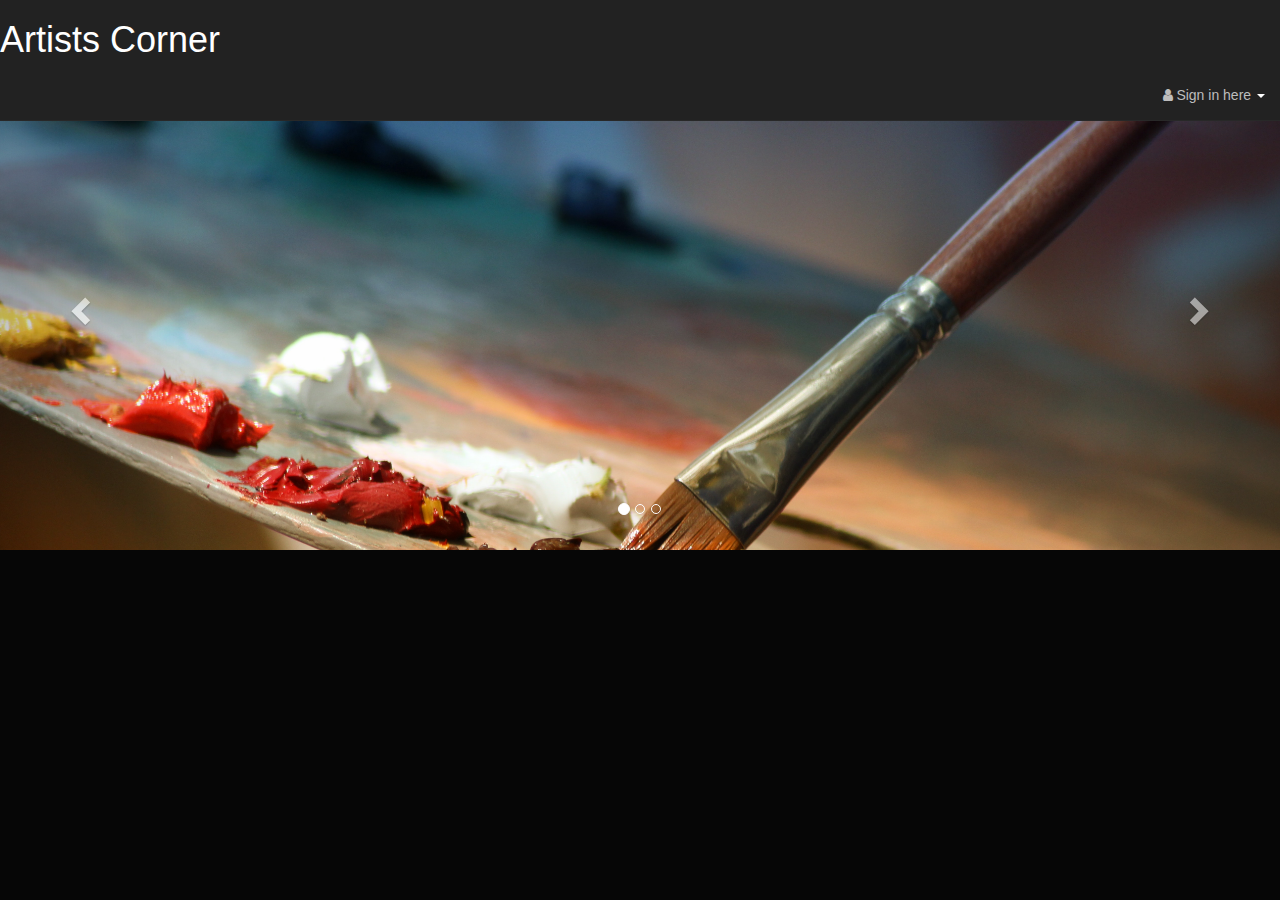
==== views/index.html @ 0ccc1a13 "Initial commit" ====
<!DOCTYPE html>
<html lang="en">
<head>
    <meta charset="utf-8">
    <meta name="viewport" content="width=device-width, initial-scale=1.0">
    <title>Welcome</title>

    <link rel="icon" type="image/x-icon" href="../assets/images/icon.jpg">

    <link rel="stylesheet" type="text/css" href="../bootstrap/css/bootstrap.min.css" />
    <link rel="stylesheet" type="text/css" href="../font-awesome/css/font-awesome.min.css" />
    <link rel="stylesheet" type="text/css" href="../css/local.css" />

    <script type="text/javascript" src="../js/jquery-1.10.2.min.js"></script>
    <script type="text/javascript" src="../bootstrap/js/bootstrap.min.js"></script>
    <script type="text/javascript" src="../js/config.js"></script>
    <script type="text/javascript" src="../js/logout.js"></script>

    <script src="https://unpkg.com/sweetalert/dist/sweetalert.min.js"></script>

    <script type="text/javascript" src="../js/index.js"></script>
    <script type="text/javascript" src="../js/showCurrentUser.js"></script>

    <script>
        $('.carousel').carousel({
            interval: 2000
        })
    </script>



    <style>
        .item{
            height: 480px;
    }
    </style>
</head>
<body>

    <div id="wrapper">
        <nav class="navbar navbar-inverse navbar-fixed-top" role="navigation">
            <h1>Artists Corner</h1>

            <div class="collapse navbar-collapse navbar-ex1-collapse">
                <ul class="nav navbar-nav navbar-right navbar-user">
                    <li class="dropdown user-dropdown" id="signinButton">
                        <a href="#" class="dropdown-toggle" data-toggle="dropdown"><i class="fa fa-user"></i> Sign in here <b class="caret"></b></a>
                        <ul class="dropdown-menu">
                            <li><a href="signin.html"><i class="fa fa-power-off"></i> Log in</a></li>
                            <li><a href="signup.html"><i class="fa fa-power-off"></i> sign up</a></li>
                        </ul>
                    </li>
                        <li class="dropdown user-dropdown" id="sideBar">
                                <a href="" class="dropdown-toggle" data-toggle="dropdown">
                                    <i class="fa fa-user"></i><span id="fullName"> </span><b class="caret"></b>
                                </a>
                                <ul class="dropdown-menu">
                                    <li><a href="profile.html" id="redirectBtn"><i class="fa fa-user"></i> Profile</a></li>
                                    <li class="divider"></li>
                                    <li><a href="" id="logout"><i class="fa fa-power-off"></i> Log Out</a></li>
                                </ul>
                        </li>

                </ul>
            </div>
        </nav>
    </div>

    <div class="row">
        <div id="myCarousel" class="carousel slide" data-ride="carousel">
            <!-- Indicators -->
            <ol class="carousel-indicators">
                <li data-target="#myCarousel" data-slide-to="0" class="active"></li>
                <li data-target="#myCarousel" data-slide-to="1"></li>
                <li data-target="#myCarousel" data-slide-to="2"></li>
            </ol>

            <!-- Wrapper for slides -->
            <div class="carousel-inner">
                <div class="item active">
                    <img src="../assets/images/carousel/art-artist-brush-102127.jpg" alt="Los Angeles">
                </div>

                <div class="item">
                    <img src="../assets/images/carousel/4k-wallpaper-abstract-abstract-expressionism-1266808.jpg" alt="Chicago">
                </div>

                <div class="item">
                    <img src="../assets/images/carousel/igor-miske-177849-unsplash.jpg" alt="New York">
                </div>
            </div>

            <!-- Left and right controls -->
            <a class="left carousel-control" href="#myCarousel" data-slide="prev">
                <span class="glyphicon glyphicon-chevron-left"></span>
                <span class="sr-only">Previous</span>
            </a>
            <a class="right carousel-control" href="#myCarousel" data-slide="next">
                <span class="glyphicon glyphicon-chevron-right"></span>
                <span class="sr-only">Next</span>
            </a>
        </div>
    </div>
    <br>
    <br>
    <br>
    <h4 id="selecArtistHeader">Select Artist to see the paintings</h4>
    <br>
    <div class="col-sm-4" style="float: right;">
        <p id="noArtist"></p>
    </div>
    <div id="publicImgDiv">

    </div>
    <button id="loadMore" type="button"
    class="btn btn-warning btn-lg center-block" style="display:none; ">Load More</button>

</body>
</html>
---- css/local.css ----
﻿/* Dark Admin Bootstrap Theme by PrepBootstrap - http://www.prepbootstrap.com */
html {
  font-family: sans-serif;
  -ms-text-size-adjust: 100%;
  -webkit-text-size-adjust: 100%;
}
body {
  margin: 0;
}
article,
aside,
details,
figcaption,
figure,
footer,
header,
hgroup,
main,
nav,
section,
summary {
  display: block;
}
audio,
canvas,
progress,
video {
  display: inline-block;
  vertical-align: baseline;
}
audio:not([controls]) {
  display: none;
  height: 0;
}
[hidden],
template {
  display: none;
}
a {
  background: transparent;
}
a:active,
a:hover {
  outline: 0;
}
abbr[title] {
  border-bottom: 1px dotted;
}
b,
strong {
  font-weight: bold;
}
dfn {
  font-style: italic;
}
h1 {
  font-size: 2em;
  margin: 0.67em 0;
}
mark {
  background: #ff0;
  color: #000;
}
small {
  font-size: 80%;
}
sub,
sup {
  font-size: 75%;
  line-height: 0;
  position: relative;
  vertical-align: baseline;
}
sup {
  top: -0.5em;
}
sub {
  bottom: -0.25em;
}
img {
  border: 0;
}
svg:not(:root) {
  overflow: hidden;
}
figure {
  margin: 1em 40px;
}
hr {
  -moz-box-sizing: content-box;
  box-sizing: content-box;
  height: 0;
}
pre {
  overflow: auto;
}
code,
kbd,
pre,
samp {
  font-family: monospace, monospace;
  font-size: 1em;
}
button,
input,
optgroup,
select,
textarea {
  color: inherit;
  font: inherit;
  margin: 0;
}
button {
  overflow: visible;
}
button,
select {
  text-transform: none;
}
button,
html input[type="button"],
input[type="reset"],
input[type="submit"] {
  -webkit-appearance: button;
  cursor: pointer;
}
button[disabled],
html input[disabled] {
  cursor: default;
}
button::-moz-focus-inner,
input::-moz-focus-inner {
  border: 0;
  padding: 0;
}
input {
  line-height: normal;
}
input[type="checkbox"],
input[type="radio"] {
  box-sizing: border-box;
  padding: 0;
}
input[type="number"]::-webkit-inner-spin-button,
input[type="number"]::-webkit-outer-spin-button {
  height: auto;
}
input[type="search"] {
  -webkit-appearance: textfield;
  -moz-box-sizing: content-box;
  -webkit-box-sizing: content-box;
  box-sizing: content-box;
}
input[type="search"]::-webkit-search-cancel-button,
input[type="search"]::-webkit-search-decoration {
  -webkit-appearance: none;
}
fieldset {
  border: 1px solid #c0c0c0;
  margin: 0 2px;
  padding: 0.35em 0.625em 0.75em;
}
legend {
  border: 0;
  padding: 0;
}
textarea {
  overflow: auto;
}
optgroup {
  font-weight: bold;
}
table {
  border-collapse: collapse;
  border-spacing: 0;
}
td,
th {
  padding: 0;
}
@media print {
  * {
    text-shadow: none !important;
    color: #000 !important;
    background: transparent !important;
    box-shadow: none !important;
  }
  a,
  a:visited {
    text-decoration: underline;
  }
  a[href]:after {
    content: " (" attr(href) ")";
  }
  abbr[title]:after {
    content: " (" attr(title) ")";
  }
  a[href^="javascript:"]:after,
  a[href^="#"]:after {
    content: "";
  }
  pre,
  blockquote {
    border: 1px solid #999;
    page-break-inside: avoid;
  }
  thead {
    display: table-header-group;
  }
  tr,
  img {
    page-break-inside: avoid;
  }
  img {
    max-width: 100% !important;
  }
  p,
  h2,
  h3 {
    orphans: 3;
    widows: 3;
  }
  h2,
  h3 {
    page-break-after: avoid;
  }
  select {
    background: #fff !important;
  }
  .navbar {
    display: none;
  }
  .table td,
  .table th {
    background-color: #fff !important;
  }
  .btn > .caret,
  .dropup > .btn > .caret {
    border-top-color: #000 !important;
  }
  .label {
    border: 1px solid #000;
  }
  .table {
    border-collapse: collapse !important;
  }
  .table-bordered th,
  .table-bordered td {
    border: 1px solid #ddd !important;
  }
}
* {
  -webkit-box-sizing: border-box;
  -moz-box-sizing: border-box;
  box-sizing: border-box;
}
*:before,
*:after {
  -webkit-box-sizing: border-box;
  -moz-box-sizing: border-box;
  box-sizing: border-box;
}
html {
  font-size: 62.5%;
  -webkit-tap-highlight-color: rgba(0, 0, 0, 0);
}
body {
  font-family: "Droid Sans", "Helvetica Neue", Helvetica, Arial, sans-serif;
  font-size: 14px;
  line-height: 1.42857143;
  color: #BDBDBD;
  background-color: #060606;
}
input,
button,
select,
textarea {
  font-family: inherit;
  font-size: inherit;
  line-height: inherit;
}
a {
  color: #2a9fd6;
  text-decoration: none;
}
a:hover,
a:focus {
  color: #2a9fd6;
  text-decoration: underline;
}
a:focus {
  outline: thin dotted;
  outline: 5px auto -webkit-focus-ring-color;
  outline-offset: -2px;
}
figure {
  margin: 0;
}
img {
  vertical-align: middle;
}
.img-responsive,
.thumbnail > img,
.thumbnail a > img,
.carousel-inner > .item > img,
.carousel-inner > .item > a > img {
  display: block;
  max-width: 100%;
  height: auto;
}
.img-rounded {
  border-radius: 6px;
}
.img-thumbnail {
  padding: 4px;
  line-height: 1.42857143;
  background-color: #060606;
  border: 1px solid #dddddd;
  border-radius: 4px;
  -webkit-transition: all 0.2s ease-in-out;
  transition: all 0.2s ease-in-out;
  display: inline-block;
  max-width: 100%;
  height: auto;
}
.img-circle {
  border-radius: 50%;
}
hr {
  margin-top: 20px;
  margin-bottom: 20px;
  border: 0;
  border-top: 1px solid #282828;
}
.sr-only {
  position: absolute;
  width: 1px;
  height: 1px;
  margin: -1px;
  padding: 0;
  overflow: hidden;
  clip: rect(0, 0, 0, 0);
  border: 0;
}
h1,
h2,
h3,
h4,
h5,
h6,
.h1,
.h2,
.h3,
.h4,
.h5,
.h6 {
  font-family: "Droid Sans", "Helvetica Neue", Helvetica, Arial, sans-serif;
  font-weight: 500;
  line-height: 1.1;
  color: #ffffff;
}
h1 small,
h2 small,
h3 small,
h4 small,
h5 small,
h6 small,
.h1 small,
.h2 small,
.h3 small,
.h4 small,
.h5 small,
.h6 small,
h1 .small,
h2 .small,
h3 .small,
h4 .small,
h5 .small,
h6 .small,
.h1 .small,
.h2 .small,
.h3 .small,
.h4 .small,
.h5 .small,
.h6 .small {
  font-weight: normal;
  line-height: 1;
  color: #BDBDBD;
}
h1,
.h1,
h2,
.h2,
h3,
.h3 {
  margin-top: 20px;
  margin-bottom: 10px;
}
h1 small,
.h1 small,
h2 small,
.h2 small,
h3 small,
.h3 small,
h1 .small,
.h1 .small,
h2 .small,
.h2 .small,
h3 .small,
.h3 .small {
  font-size: 65%;
}
h4,
.h4,
h5,
.h5,
h6,
.h6 {
  margin-top: 10px;
  margin-bottom: 10px;
}
h4 small,
.h4 small,
h5 small,
.h5 small,
h6 small,
.h6 small,
h4 .small,
.h4 .small,
h5 .small,
.h5 .small,
h6 .small,
.h6 .small {
  font-size: 75%;
}
h1,
.h1 {
  font-size: 36px;
}
h2,
.h2 {
  font-size: 30px;
}
h3,
.h3 {
  font-size: 24px;
}
h4,
.h4 {
  font-size: 18px;
}
h5,
.h5 {
  font-size: 14px;
}
h6,
.h6 {
  font-size: 12px;
}
p {
  margin: 0 0 10px;
}
.lead {
  margin-bottom: 20px;
  font-size: 16px;
  font-weight: 200;
  line-height: 1.4;
}
@media (min-width: 768px) {
  .lead {
    font-size: 21px;
  }
}
small,
.small {
  font-size: 85%;
}
cite {
  font-style: normal;
}
.text-left {
  text-align: left;
}
.text-right {
  text-align: right;
}
.text-center {
  text-align: center;
}
.text-justify {
  text-align: justify;
}
.text-muted {
  color: #BDBDBD;
}
.text-primary {
  color: #2a9fd6;
}
a.text-primary:hover {
  color: #2180ac;
}
.text-success {
  color: #ffffff;
}
a.text-success:hover {
  color: #e6e6e6;
}
.text-info {
  color: #ffffff;
}
a.text-info:hover {
  color: #e6e6e6;
}
.text-warning {
  color: #ffffff;
}
a.text-warning:hover {
  color: #e6e6e6;
}
.text-danger {
  color: #ffffff;
}
a.text-danger:hover {
  color: #e6e6e6;
}
.bg-primary {
  color: #fff;
  background-color: #2a9fd6;
}
a.bg-primary:hover {
  background-color: #2180ac;
}
.bg-success {
  background-color: #77b300;
}
a.bg-success:hover {
  background-color: #558000;
}
.bg-info {
  background-color: #9933cc;
}
a.bg-info:hover {
  background-color: #7a29a3;
}
.bg-warning {
  background-color: #ff8800;
}
a.bg-warning:hover {
  background-color: #cc6d00;
}
.bg-danger {
  background-color: #cc0000;
}
a.bg-danger:hover {
  background-color: #990000;
}
.page-header {
  padding-bottom: 9px;
  margin: 40px 0 20px;
  border-bottom: 1px solid #282828;
}
ul,
ol {
  margin-top: 0;
  margin-bottom: 10px;
}
ul ul,
ol ul,
ul ol,
ol ol {
  margin-bottom: 0;
}
.list-unstyled {
  padding-left: 0;
  list-style: none;
}
.list-inline {
  padding-left: 0;
  list-style: none;
  margin-left: -5px;
}
.list-inline > li {
  display: inline-block;
  padding-left: 5px;
  padding-right: 5px;
}
dl {
  margin-top: 0;
  margin-bottom: 20px;
}
dt,
dd {
  line-height: 1.42857143;
}
dt {
  font-weight: bold;
}
dd {
  margin-left: 0;
}
@media (min-width: 768px) {
  .dl-horizontal dt {
    float: left;
    width: 160px;
    clear: left;
    text-align: right;
    overflow: hidden;
    text-overflow: ellipsis;
    white-space: nowrap;
  }
  .dl-horizontal dd {
    margin-left: 180px;
  }
}
abbr[title],
abbr[data-original-title] {
  cursor: help;
  border-bottom: 1px dotted #BDBDBD;
}
.initialism {
  font-size: 90%;
  text-transform: uppercase;
}
blockquote {
  padding: 10px 20px;
  margin: 0 0 20px;
  font-size: 17.5px;
  border-left: 5px solid #282828;
}
blockquote p:last-child,
blockquote ul:last-child,
blockquote ol:last-child {
  margin-bottom: 0;
}
blockquote footer,
blockquote small,
blockquote .small {
  display: block;
  font-size: 80%;
  line-height: 1.42857143;
  color: #555555;
}
blockquote footer:before,
blockquote small:before,
blockquote .small:before {
  content: '\2014 \00A0';
}
.blockquote-reverse,
blockquote.pull-right {
  padding-right: 15px;
  padding-left: 0;
  border-right: 5px solid #282828;
  border-left: 0;
  text-align: right;
}
.blockquote-reverse footer:before,
blockquote.pull-right footer:before,
.blockquote-reverse small:before,
blockquote.pull-right small:before,
.blockquote-reverse .small:before,
blockquote.pull-right .small:before {
  content: '';
}
.blockquote-reverse footer:after,
blockquote.pull-right footer:after,
.blockquote-reverse small:after,
blockquote.pull-right small:after,
.blockquote-reverse .small:after,
blockquote.pull-right .small:after {
  content: '\00A0 \2014';
}
blockquote:before,
blockquote:after {
  content: "";
}
address {
  margin-bottom: 20px;
  font-style: normal;
  line-height: 1.42857143;
}
code,
kbd,
pre,
samp {
  font-family: Menlo, Monaco, Consolas, "Courier New", monospace;
}
code {
  padding: 2px 4px;
  font-size: 90%;
  color: #c7254e;
  background-color: #f9f2f4;
  white-space: nowrap;
  border-radius: 4px;
}
kbd {
  padding: 2px 4px;
  font-size: 90%;
  color: #ffffff;
  background-color: #333333;
  border-radius: 3px;
  box-shadow: inset 0 -1px 0 rgba(0, 0, 0, 0.25);
}
pre {
  display: block;
  padding: 9.5px;
  margin: 0 0 10px;
  font-size: 13px;
  line-height: 1.42857143;
  word-break: break-all;
  word-wrap: break-word;
  color: #282828;
  background-color: #f5f5f5;
  border: 1px solid #cccccc;
  border-radius: 4px;
}
pre code {
  padding: 0;
  font-size: inherit;
  color: inherit;
  white-space: pre-wrap;
  background-color: transparent;
  border-radius: 0;
}
.pre-scrollable {
  max-height: 340px;
  overflow-y: scroll;
}
.container {
  margin-right: auto;
  margin-left: auto;
  padding-left: 15px;
  padding-right: 15px;
}
@media (min-width: 768px) {
  .container {
    width: 750px;
  }
}
@media (min-width: 992px) {
  .container {
    width: 970px;
  }
}
@media (min-width: 1200px) {
  .container {
    width: 1170px;
  }
}
.container-fluid {
  margin-right: auto;
  margin-left: auto;
  padding-left: 15px;
  padding-right: 15px;
}
.row {
  margin-left: -15px;
  margin-right: -15px;
}
.col-xs-1, .col-sm-1, .col-md-1, .col-lg-1, .col-xs-2, .col-sm-2, .col-md-2, .col-lg-2, .col-xs-3, .col-sm-3, .col-md-3, .col-lg-3, .col-xs-4, .col-sm-4, .col-md-4, .col-lg-4, .col-xs-5, .col-sm-5, .col-md-5, .col-lg-5, .col-xs-6, .col-sm-6, .col-md-6, .col-lg-6, .col-xs-7, .col-sm-7, .col-md-7, .col-lg-7, .col-xs-8, .col-sm-8, .col-md-8, .col-lg-8, .col-xs-9, .col-sm-9, .col-md-9, .col-lg-9, .col-xs-10, .col-sm-10, .col-md-10, .col-lg-10, .col-xs-11, .col-sm-11, .col-md-11, .col-lg-11, .col-xs-12, .col-sm-12, .col-md-12, .col-lg-12 {
  position: relative;
  min-height: 1px;
  padding-left: 15px;
  padding-right: 15px;
}
.col-xs-1, .col-xs-2, .col-xs-3, .col-xs-4, .col-xs-5, .col-xs-6, .col-xs-7, .col-xs-8, .col-xs-9, .col-xs-10, .col-xs-11, .col-xs-12 {
  float: left;
}
.col-xs-12 {
  width: 100%;
}
.col-xs-11 {
  width: 91.66666667%;
}
.col-xs-10 {
  width: 83.33333333%;
}
.col-xs-9 {
  width: 75%;
}
.col-xs-8 {
  width: 66.66666667%;
}
.col-xs-7 {
  width: 58.33333333%;
}
.col-xs-6 {
  width: 50%;
}
.col-xs-5 {
  width: 41.66666667%;
}
.col-xs-4 {
  width: 33.33333333%;
}
.col-xs-3 {
  width: 25%;
}
.col-xs-2 {
  width: 16.66666667%;
}
.col-xs-1 {
  width: 8.33333333%;
}
.col-xs-pull-12 {
  right: 100%;
}
.col-xs-pull-11 {
  right: 91.66666667%;
}
.col-xs-pull-10 {
  right: 83.33333333%;
}
.col-xs-pull-9 {
  right: 75%;
}
.col-xs-pull-8 {
  right: 66.66666667%;
}
.col-xs-pull-7 {
  right: 58.33333333%;
}
.col-xs-pull-6 {
  right: 50%;
}
.col-xs-pull-5 {
  right: 41.66666667%;
}
.col-xs-pull-4 {
  right: 33.33333333%;
}
.col-xs-pull-3 {
  right: 25%;
}
.col-xs-pull-2 {
  right: 16.66666667%;
}
.col-xs-pull-1 {
  right: 8.33333333%;
}
.col-xs-pull-0 {
  right: 0%;
}
.col-xs-push-12 {
  left: 100%;
}
.col-xs-push-11 {
  left: 91.66666667%;
}
.col-xs-push-10 {
  left: 83.33333333%;
}
.col-xs-push-9 {
  left: 75%;
}
.col-xs-push-8 {
  left: 66.66666667%;
}
.col-xs-push-7 {
  left: 58.33333333%;
}
.col-xs-push-6 {
  left: 50%;
}
.col-xs-push-5 {
  left: 41.66666667%;
}
.col-xs-push-4 {
  left: 33.33333333%;
}
.col-xs-push-3 {
  left: 25%;
}
.col-xs-push-2 {
  left: 16.66666667%;
}
.col-xs-push-1 {
  left: 8.33333333%;
}
.col-xs-push-0 {
  left: 0%;
}
.col-xs-offset-12 {
  margin-left: 100%;
}
.col-xs-offset-11 {
  margin-left: 91.66666667%;
}
.col-xs-offset-10 {
  margin-left: 83.33333333%;
}
.col-xs-offset-9 {
  margin-left: 75%;
}
.col-xs-offset-8 {
  margin-left: 66.66666667%;
}
.col-xs-offset-7 {
  margin-left: 58.33333333%;
}
.col-xs-offset-6 {
  margin-left: 50%;
}
.col-xs-offset-5 {
  margin-left: 41.66666667%;
}
.col-xs-offset-4 {
  margin-left: 33.33333333%;
}
.col-xs-offset-3 {
  margin-left: 25%;
}
.col-xs-offset-2 {
  margin-left: 16.66666667%;
}
.col-xs-offset-1 {
  margin-left: 8.33333333%;
}
.col-xs-offset-0 {
  margin-left: 0%;
}
@media (min-width: 768px) {
  .col-sm-1, .col-sm-2, .col-sm-3, .col-sm-4, .col-sm-5, .col-sm-6, .col-sm-7, .col-sm-8, .col-sm-9, .col-sm-10, .col-sm-11, .col-sm-12 {
    float: left;
  }
  .col-sm-12 {
    width: 100%;
  }
  .col-sm-11 {
    width: 91.66666667%;
  }
  .col-sm-10 {
    width: 83.33333333%;
  }
  .col-sm-9 {
    width: 75%;
  }
  .col-sm-8 {
    width: 66.66666667%;
  }
  .col-sm-7 {
    width: 58.33333333%;
  }
  .col-sm-6 {
    width: 50%;
  }
  .col-sm-5 {
    width: 41.66666667%;
  }
  .col-sm-4 {
    width: 33.33333333%;
  }
  .col-sm-3 {
    width: 25%;
  }
  .col-sm-2 {
    width: 16.66666667%;
  }
  .col-sm-1 {
    width: 8.33333333%;
  }
  .col-sm-pull-12 {
    right: 100%;
  }
  .col-sm-pull-11 {
    right: 91.66666667%;
  }
  .col-sm-pull-10 {
    right: 83.33333333%;
  }
  .col-sm-pull-9 {
    right: 75%;
  }
  .col-sm-pull-8 {
    right: 66.66666667%;
  }
  .col-sm-pull-7 {
    right: 58.33333333%;
  }
  .col-sm-pull-6 {
    right: 50%;
  }
  .col-sm-pull-5 {
    right: 41.66666667%;
  }
  .col-sm-pull-4 {
    right: 33.33333333%;
  }
  .col-sm-pull-3 {
    right: 25%;
  }
  .col-sm-pull-2 {
    right: 16.66666667%;
  }
  .col-sm-pull-1 {
    right: 8.33333333%;
  }
  .col-sm-pull-0 {
    right: 0%;
  }
  .col-sm-push-12 {
    left: 100%;
  }
  .col-sm-push-11 {
    left: 91.66666667%;
  }
  .col-sm-push-10 {
    left: 83.33333333%;
  }
  .col-sm-push-9 {
    left: 75%;
  }
  .col-sm-push-8 {
    left: 66.66666667%;
  }
  .col-sm-push-7 {
    left: 58.33333333%;
  }
  .col-sm-push-6 {
    left: 50%;
  }
  .col-sm-push-5 {
    left: 41.66666667%;
  }
  .col-sm-push-4 {
    left: 33.33333333%;
  }
  .col-sm-push-3 {
    left: 25%;
  }
  .col-sm-push-2 {
    left: 16.66666667%;
  }
  .col-sm-push-1 {
    left: 8.33333333%;
  }
  .col-sm-push-0 {
    left: 0%;
  }
  .col-sm-offset-12 {
    margin-left: 100%;
  }
  .col-sm-offset-11 {
    margin-left: 91.66666667%;
  }
  .col-sm-offset-10 {
    margin-left: 83.33333333%;
  }
  .col-sm-offset-9 {
    margin-left: 75%;
  }
  .col-sm-offset-8 {
    margin-left: 66.66666667%;
  }
  .col-sm-offset-7 {
    margin-left: 58.33333333%;
  }
  .col-sm-offset-6 {
    margin-left: 50%;
  }
  .col-sm-offset-5 {
    margin-left: 41.66666667%;
  }
  .col-sm-offset-4 {
    margin-left: 33.33333333%;
  }
  .col-sm-offset-3 {
    margin-left: 25%;
  }
  .col-sm-offset-2 {
    margin-left: 16.66666667%;
  }
  .col-sm-offset-1 {
    margin-left: 8.33333333%;
  }
  .col-sm-offset-0 {
    margin-left: 0%;
  }
}
@media (min-width: 992px) {
  .col-md-1, .col-md-2, .col-md-3, .col-md-4, .col-md-5, .col-md-6, .col-md-7, .col-md-8, .col-md-9, .col-md-10, .col-md-11, .col-md-12 {
    float: left;
  }
  .col-md-12 {
    width: 100%;
  }
  .col-md-11 {
    width: 91.66666667%;
  }
  .col-md-10 {
    width: 83.33333333%;
  }
  .col-md-9 {
    width: 75%;
  }
  .col-md-8 {
    width: 66.66666667%;
  }
  .col-md-7 {
    width: 58.33333333%;
  }
  .col-md-6 {
    width: 50%;
  }
  .col-md-5 {
    width: 41.66666667%;
  }
  .col-md-4 {
    width: 33.33333333%;
  }
  .col-md-3 {
    width: 25%;
  }
  .col-md-2 {
    width: 16.66666667%;
  }
  .col-md-1 {
    width: 8.33333333%;
  }
  .col-md-pull-12 {
    right: 100%;
  }
  .col-md-pull-11 {
    right: 91.66666667%;
  }
  .col-md-pull-10 {
    right: 83.33333333%;
  }
  .col-md-pull-9 {
    right: 75%;
  }
  .col-md-pull-8 {
    right: 66.66666667%;
  }
  .col-md-pull-7 {
    right: 58.33333333%;
  }
  .col-md-pull-6 {
    right: 50%;
  }
  .col-md-pull-5 {
    right: 41.66666667%;
  }
  .col-md-pull-4 {
    right: 33.33333333%;
  }
  .col-md-pull-3 {
    right: 25%;
  }
  .col-md-pull-2 {
    right: 16.66666667%;
  }
  .col-md-pull-1 {
    right: 8.33333333%;
  }
  .col-md-pull-0 {
    right: 0%;
  }
  .col-md-push-12 {
    left: 100%;
  }
  .col-md-push-11 {
    left: 91.66666667%;
  }
  .col-md-push-10 {
    left: 83.33333333%;
  }
  .col-md-push-9 {
    left: 75%;
  }
  .col-md-push-8 {
    left: 66.66666667%;
  }
  .col-md-push-7 {
    left: 58.33333333%;
  }
  .col-md-push-6 {
    left: 50%;
  }
  .col-md-push-5 {
    left: 41.66666667%;
  }
  .col-md-push-4 {
    left: 33.33333333%;
  }
  .col-md-push-3 {
    left: 25%;
  }
  .col-md-push-2 {
    left: 16.66666667%;
  }
  .col-md-push-1 {
    left: 8.33333333%;
  }
  .col-md-push-0 {
    left: 0%;
  }
  .col-md-offset-12 {
    margin-left: 100%;
  }
  .col-md-offset-11 {
    margin-left: 91.66666667%;
  }
  .col-md-offset-10 {
    margin-left: 83.33333333%;
  }
  .col-md-offset-9 {
    margin-left: 75%;
  }
  .col-md-offset-8 {
    margin-left: 66.66666667%;
  }
  .col-md-offset-7 {
    margin-left: 58.33333333%;
  }
  .col-md-offset-6 {
    margin-left: 50%;
  }
  .col-md-offset-5 {
    margin-left: 41.66666667%;
  }
  .col-md-offset-4 {
    margin-left: 33.33333333%;
  }
  .col-md-offset-3 {
    margin-left: 25%;
  }
  .col-md-offset-2 {
    margin-left: 16.66666667%;
  }
  .col-md-offset-1 {
    margin-left: 8.33333333%;
  }
  .col-md-offset-0 {
    margin-left: 0%;
  }
}
@media (min-width: 1200px) {
  .col-lg-1, .col-lg-2, .col-lg-3, .col-lg-4, .col-lg-5, .col-lg-6, .col-lg-7, .col-lg-8, .col-lg-9, .col-lg-10, .col-lg-11, .col-lg-12 {
    float: left;
  }
  .col-lg-12 {
    width: 100%;
  }
  .col-lg-11 {
    width: 91.66666667%;
  }
  .col-lg-10 {
    width: 83.33333333%;
  }
  .col-lg-9 {
    width: 75%;
  }
  .col-lg-8 {
    width: 66.66666667%;
  }
  .col-lg-7 {
    width: 58.33333333%;
  }
  .col-lg-6 {
    width: 50%;
  }
  .col-lg-5 {
    width: 41.66666667%;
  }
  .col-lg-4 {
    width: 33.33333333%;
  }
  .col-lg-3 {
    width: 25%;
  }
  .col-lg-2 {
    width: 16.66666667%;
  }
  .col-lg-1 {
    width: 8.33333333%;
  }
  .col-lg-pull-12 {
    right: 100%;
  }
  .col-lg-pull-11 {
    right: 91.66666667%;
  }
  .col-lg-pull-10 {
    right: 83.33333333%;
  }
  .col-lg-pull-9 {
    right: 75%;
  }
  .col-lg-pull-8 {
    right: 66.66666667%;
  }
  .col-lg-pull-7 {
    right: 58.33333333%;
  }
  .col-lg-pull-6 {
    right: 50%;
  }
  .col-lg-pull-5 {
    right: 41.66666667%;
  }
  .col-lg-pull-4 {
    right: 33.33333333%;
  }
  .col-lg-pull-3 {
    right: 25%;
  }
  .col-lg-pull-2 {
    right: 16.66666667%;
  }
  .col-lg-pull-1 {
    right: 8.33333333%;
  }
  .col-lg-pull-0 {
    right: 0%;
  }
  .col-lg-push-12 {
    left: 100%;
  }
  .col-lg-push-11 {
    left: 91.66666667%;
  }
  .col-lg-push-10 {
    left: 83.33333333%;
  }
  .col-lg-push-9 {
    left: 75%;
  }
  .col-lg-push-8 {
    left: 66.66666667%;
  }
  .col-lg-push-7 {
    left: 58.33333333%;
  }
  .col-lg-push-6 {
    left: 50%;
  }
  .col-lg-push-5 {
    left: 41.66666667%;
  }
  .col-lg-push-4 {
    left: 33.33333333%;
  }
  .col-lg-push-3 {
    left: 25%;
  }
  .col-lg-push-2 {
    left: 16.66666667%;
  }
  .col-lg-push-1 {
    left: 8.33333333%;
  }
  .col-lg-push-0 {
    left: 0%;
  }
  .col-lg-offset-12 {
    margin-left: 100%;
  }
  .col-lg-offset-11 {
    margin-left: 91.66666667%;
  }
  .col-lg-offset-10 {
    margin-left: 83.33333333%;
  }
  .col-lg-offset-9 {
    margin-left: 75%;
  }
  .col-lg-offset-8 {
    margin-left: 66.66666667%;
  }
  .col-lg-offset-7 {
    margin-left: 58.33333333%;
  }
  .col-lg-offset-6 {
    margin-left: 50%;
  }
  .col-lg-offset-5 {
    margin-left: 41.66666667%;
  }
  .col-lg-offset-4 {
    margin-left: 33.33333333%;
  }
  .col-lg-offset-3 {
    margin-left: 25%;
  }
  .col-lg-offset-2 {
    margin-left: 16.66666667%;
  }
  .col-lg-offset-1 {
    margin-left: 8.33333333%;
  }
  .col-lg-offset-0 {
    margin-left: 0%;
  }
}
table {
  max-width: 100%;
  background-color: #181818;
}
th {
  text-align: left;
}
.table {
  width: 100%;
  /* margin-bottom: 20px; */
}
.table > thead > tr > th,
.table > tbody > tr > th,
.table > tfoot > tr > th,
.table > thead > tr > td,
.table > tbody > tr > td,
.table > tfoot > tr > td {
  padding: 8px;
  line-height: 1.42857143;
  vertical-align: top;
  border-top: 1px solid #282828;
}
.table > thead > tr > th {
  vertical-align: bottom;
  border-bottom: 2px solid #282828;
}
.table > caption + thead > tr:first-child > th,
.table > colgroup + thead > tr:first-child > th,
.table > thead:first-child > tr:first-child > th,
.table > caption + thead > tr:first-child > td,
.table > colgroup + thead > tr:first-child > td,
.table > thead:first-child > tr:first-child > td {
  border-top: 0;
}
.table > tbody + tbody {
  border-top: 2px solid #282828;
}
.table .table {
  background-color: #060606;
}
.table-condensed > thead > tr > th,
.table-condensed > tbody > tr > th,
.table-condensed > tfoot > tr > th,
.table-condensed > thead > tr > td,
.table-condensed > tbody > tr > td,
.table-condensed > tfoot > tr > td {
  padding: 5px;
}
.table-bordered {
  border: 1px solid #282828;
}
.table-bordered > thead > tr > th,
.table-bordered > tbody > tr > th,
.table-bordered > tfoot > tr > th,
.table-bordered > thead > tr > td,
.table-bordered > tbody > tr > td,
.table-bordered > tfoot > tr > td {
  border: 1px solid #282828;
}
.table-bordered > thead > tr > th,
.table-bordered > thead > tr > td {
  border-bottom-width: 2px;
}
.table-striped > tbody > tr:nth-child(odd) > td,
.table-striped > tbody > tr:nth-child(odd) > th {
  background-color: #080808;
}
.table-hover > tbody > tr:hover > td,
.table-hover > tbody > tr:hover > th {
  background-color: #282828;
}
table col[class*="col-"] {
  position: static;
  float: none;
  display: table-column;
}
table td[class*="col-"],
table th[class*="col-"] {
  position: static;
  float: none;
  display: table-cell;
}
.table > thead > tr > td.active,
.table > tbody > tr > td.active,
.table > tfoot > tr > td.active,
.table > thead > tr > th.active,
.table > tbody > tr > th.active,
.table > tfoot > tr > th.active,
.table > thead > tr.active > td,
.table > tbody > tr.active > td,
.table > tfoot > tr.active > td,
.table > thead > tr.active > th,
.table > tbody > tr.active > th,
.table > tfoot > tr.active > th {
  background-color: #282828;
}
.table-hover > tbody > tr > td.active:hover,
.table-hover > tbody > tr > th.active:hover,
.table-hover > tbody > tr.active:hover > td,
.table-hover > tbody > tr.active:hover > th {
  background-color: #1b1b1b;
}
.table > thead > tr > td.success,
.table > tbody > tr > td.success,
.table > tfoot > tr > td.success,
.table > thead > tr > th.success,
.table > tbody > tr > th.success,
.table > tfoot > tr > th.success,
.table > thead > tr.success > td,
.table > tbody > tr.success > td,
.table > tfoot > tr.success > td,
.table > thead > tr.success > th,
.table > tbody > tr.success > th,
.table > tfoot > tr.success > th {
  background-color: #77b300;
}
.table-hover > tbody > tr > td.success:hover,
.table-hover > tbody > tr > th.success:hover,
.table-hover > tbody > tr.success:hover > td,
.table-hover > tbody > tr.success:hover > th {
  background-color: #669a00;
}
.table > thead > tr > td.info,
.table > tbody > tr > td.info,
.table > tfoot > tr > td.info,
.table > thead > tr > th.info,
.table > tbody > tr > th.info,
.table > tfoot > tr > th.info,
.table > thead > tr.info > td,
.table > tbody > tr.info > td,
.table > tfoot > tr.info > td,
.table > thead > tr.info > th,
.table > tbody > tr.info > th,
.table > tfoot > tr.info > th {
  background-color: #9933cc;
}
.table-hover > tbody > tr > td.info:hover,
.table-hover > tbody > tr > th.info:hover,
.table-hover > tbody > tr.info:hover > td,
.table-hover > tbody > tr.info:hover > th {
  background-color: #8a2eb8;
}
.table > thead > tr > td.warning,
.table > tbody > tr > td.warning,
.table > tfoot > tr > td.warning,
.table > thead > tr > th.warning,
.table > tbody > tr > th.warning,
.table > tfoot > tr > th.warning,
.table > thead > tr.warning > td,
.table > tbody > tr.warning > td,
.table > tfoot > tr.warning > td,
.table > thead > tr.warning > th,
.table > tbody > tr.warning > th,
.table > tfoot > tr.warning > th {
  background-color: #ff8800;
}
.table-hover > tbody > tr > td.warning:hover,
.table-hover > tbody > tr > th.warning:hover,
.table-hover > tbody > tr.warning:hover > td,
.table-hover > tbody > tr.warning:hover > th {
  background-color: #e67a00;
}
.table > thead > tr > td.danger,
.table > tbody > tr > td.danger,
.table > tfoot > tr > td.danger,
.table > thead > tr > th.danger,
.table > tbody > tr > th.danger,
.table > tfoot > tr > th.danger,
.table > thead > tr.danger > td,
.table > tbody > tr.danger > td,
.table > tfoot > tr.danger > td,
.table > thead > tr.danger > th,
.table > tbody > tr.danger > th,
.table > tfoot > tr.danger > th {
  background-color: #cc0000;
}
.table-hover > tbody > tr > td.danger:hover,
.table-hover > tbody > tr > th.danger:hover,
.table-hover > tbody > tr.danger:hover > td,
.table-hover > tbody > tr.danger:hover > th {
  background-color: #b30000;
}
@media (max-width: 767px) {
  .table-responsive {
    width: 100%;
    margin-bottom: 15px;
    overflow-y: hidden;
    overflow-x: scroll;
    -ms-overflow-style: -ms-autohiding-scrollbar;
    border: 1px solid #282828;
    -webkit-overflow-scrolling: touch;
  }
  .table-responsive > .table {
    margin-bottom: 0;
  }
  .table-responsive > .table > thead > tr > th,
  .table-responsive > .table > tbody > tr > th,
  .table-responsive > .table > tfoot > tr > th,
  .table-responsive > .table > thead > tr > td,
  .table-responsive > .table > tbody > tr > td,
  .table-responsive > .table > tfoot > tr > td {
    white-space: nowrap;
  }
  .table-responsive > .table-bordered {
    border: 0;
  }
  .table-responsive > .table-bordered > thead > tr > th:first-child,
  .table-responsive > .table-bordered > tbody > tr > th:first-child,
  .table-responsive > .table-bordered > tfoot > tr > th:first-child,
  .table-responsive > .table-bordered > thead > tr > td:first-child,
  .table-responsive > .table-bordered > tbody > tr > td:first-child,
  .table-responsive > .table-bordered > tfoot > tr > td:first-child {
    border-left: 0;
  }
  .table-responsive > .table-bordered > thead > tr > th:last-child,
  .table-responsive > .table-bordered > tbody > tr > th:last-child,
  .table-responsive > .table-bordered > tfoot > tr > th:last-child,
  .table-responsive > .table-bordered > thead > tr > td:last-child,
  .table-responsive > .table-bordered > tbody > tr > td:last-child,
  .table-responsive > .table-bordered > tfoot > tr > td:last-child {
    border-right: 0;
  }
  .table-responsive > .table-bordered > tbody > tr:last-child > th,
  .table-responsive > .table-bordered > tfoot > tr:last-child > th,
  .table-responsive > .table-bordered > tbody > tr:last-child > td,
  .table-responsive > .table-bordered > tfoot > tr:last-child > td {
    border-bottom: 0;
  }
}
fieldset {
  padding: 0;
  margin: 0;
  border: 0;
  min-width: 0;
}
legend {
  display: block;
  width: 100%;
  padding: 0;
  margin-bottom: 20px;
  font-size: 21px;
  line-height: inherit;
  color: #BDBDBD;
  border: 0;
  border-bottom: 1px solid #282828;
}
label {
  display: inline-block;
  margin-bottom: 5px;
  font-weight: bold;
}
input[type="search"] {
  -webkit-box-sizing: border-box;
  -moz-box-sizing: border-box;
  box-sizing: border-box;
}
input[type="radio"],
input[type="checkbox"] {
  margin: 4px 0 0;
  margin-top: 1px \9;
  /* IE8-9 */
  line-height: normal;
}
input[type="file"] {
  display: block;
}
input[type="range"] {
  display: block;
  width: 100%;
}
select[multiple],
select[size] {
  height: auto;
}
input[type="file"]:focus,
input[type="radio"]:focus,
input[type="checkbox"]:focus {
  outline: thin dotted;
  outline: 5px auto -webkit-focus-ring-color;
  outline-offset: -2px;
}
output {
  display: block;
  padding-top: 9px;
  font-size: 14px;
  line-height: 1.42857143;
  color: #BDBDBD;
}
.form-control {
  display: block;
  width: 100%;
  height: 38px;
  padding: 8px 12px;
  font-size: 14px;
  line-height: 1.42857143;
  color: #BDBDBD;
  background-color: #ffffff;
  background-image: none;
  border: 1px solid #282828;
  border-radius: 4px;
  -webkit-box-shadow: inset 0 1px 1px rgba(0, 0, 0, 0.075);
  box-shadow: inset 0 1px 1px rgba(0, 0, 0, 0.075);
  -webkit-transition: border-color ease-in-out .15s, box-shadow ease-in-out .15s;
  transition: border-color ease-in-out .15s, box-shadow ease-in-out .15s;
}
.form-control:focus {
  border-color: #66afe9;
  outline: 0;
  -webkit-box-shadow: inset 0 1px 1px rgba(0,0,0,.075), 0 0 8px rgba(102, 175, 233, 0.6);
  box-shadow: inset 0 1px 1px rgba(0,0,0,.075), 0 0 8px rgba(102, 175, 233, 0.6);
}
.form-control::-moz-placeholder {
  color: #BDBDBD;
  opacity: 1;
}
.form-control:-ms-input-placeholder {
  color: #BDBDBD;
}
.form-control::-webkit-input-placeholder {
  color: #BDBDBD;
}
.form-control[disabled],
.form-control[readonly],
fieldset[disabled] .form-control {
  cursor: not-allowed;
  background-color: #adafae;
  opacity: 1;
}
textarea.form-control {
  height: auto;
}
input[type="search"] {
  -webkit-appearance: none;
}
input[type="date"] {
  line-height: 38px;
}
.form-group {
  margin-bottom: 15px;
}
.radio,
.checkbox {
  display: block;
  min-height: 20px;
  margin-top: 10px;
  margin-bottom: 10px;
  padding-left: 20px;
}
.radio label,
.checkbox label {
  display: inline;
  font-weight: normal;
  cursor: pointer;
}
.radio input[type="radio"],
.radio-inline input[type="radio"],
.checkbox input[type="checkbox"],
.checkbox-inline input[type="checkbox"] {
  float: left;
  margin-left: -20px;
}
.radio + .radio,
.checkbox + .checkbox {
  margin-top: -5px;
}
.radio-inline,
.checkbox-inline {
  display: inline-block;
  padding-left: 20px;
  margin-bottom: 0;
  vertical-align: middle;
  font-weight: normal;
  cursor: pointer;
}
.radio-inline + .radio-inline,
.checkbox-inline + .checkbox-inline {
  margin-top: 0;
  margin-left: 10px;
}
input[type="radio"][disabled],
input[type="checkbox"][disabled],
.radio[disabled],
.radio-inline[disabled],
.checkbox[disabled],
.checkbox-inline[disabled],
fieldset[disabled] input[type="radio"],
fieldset[disabled] input[type="checkbox"],
fieldset[disabled] .radio,
fieldset[disabled] .radio-inline,
fieldset[disabled] .checkbox,
fieldset[disabled] .checkbox-inline {
  cursor: not-allowed;
}
.input-sm {
  height: 30px;
  padding: 5px 10px;
  font-size: 12px;
  line-height: 1.5;
  border-radius: 3px;
}
select.input-sm {
  height: 30px;
  line-height: 30px;
}
textarea.input-sm,
select[multiple].input-sm {
  height: auto;
}
.input-lg {
  height: 54px;
  padding: 14px 16px;
  font-size: 18px;
  line-height: 1.33;
  border-radius: 6px;
}
select.input-lg {
  height: 54px;
  line-height: 54px;
}
textarea.input-lg,
select[multiple].input-lg {
  height: auto;
}
.has-feedback {
  position: relative;
}
.has-feedback .form-control {
  padding-right: 47.5px;
}
.has-feedback .form-control-feedback {
  position: absolute;
  top: 25px;
  right: 0;
  display: block;
  width: 38px;
  height: 38px;
  line-height: 38px;
  text-align: center;
}
.has-success .help-block,
.has-success .control-label,
.has-success .radio,
.has-success .checkbox,
.has-success .radio-inline,
.has-success .checkbox-inline {
  color: #ffffff;
}
.has-success .form-control {
  border-color: #ffffff;
  -webkit-box-shadow: inset 0 1px 1px rgba(0, 0, 0, 0.075);
  box-shadow: inset 0 1px 1px rgba(0, 0, 0, 0.075);
}
.has-success .form-control:focus {
  border-color: #e6e6e6;
  -webkit-box-shadow: inset 0 1px 1px rgba(0, 0, 0, 0.075), 0 0 6px #ffffff;
  box-shadow: inset 0 1px 1px rgba(0, 0, 0, 0.075), 0 0 6px #ffffff;
}
.has-success .input-group-addon {
  color: #ffffff;
  border-color: #ffffff;
  background-color: #77b300;
}
.has-success .form-control-feedback {
  color: #ffffff;
}
.has-warning .help-block,
.has-warning .control-label,
.has-warning .radio,
.has-warning .checkbox,
.has-warning .radio-inline,
.has-warning .checkbox-inline {
  color: #ffffff;
}
.has-warning .form-control {
  border-color: #ffffff;
  -webkit-box-shadow: inset 0 1px 1px rgba(0, 0, 0, 0.075);
  box-shadow: inset 0 1px 1px rgba(0, 0, 0, 0.075);
}
.has-warning .form-control:focus {
  border-color: #e6e6e6;
  -webkit-box-shadow: inset 0 1px 1px rgba(0, 0, 0, 0.075), 0 0 6px #ffffff;
  box-shadow: inset 0 1px 1px rgba(0, 0, 0, 0.075), 0 0 6px #ffffff;
}
.has-warning .input-group-addon {
  color: #ffffff;
  border-color: #ffffff;
  background-color: #ff8800;
}
.has-warning .form-control-feedback {
  color: #ffffff;
}
.has-error .help-block,
.has-error .control-label,
.has-error .radio,
.has-error .checkbox,
.has-error .radio-inline,
.has-error .checkbox-inline {
  color: #ffffff;
}
.has-error .form-control {
  border-color: #ffffff;
  -webkit-box-shadow: inset 0 1px 1px rgba(0, 0, 0, 0.075);
  box-shadow: inset 0 1px 1px rgba(0, 0, 0, 0.075);
}
.has-error .form-control:focus {
  border-color: #e6e6e6;
  -webkit-box-shadow: inset 0 1px 1px rgba(0, 0, 0, 0.075), 0 0 6px #ffffff;
  box-shadow: inset 0 1px 1px rgba(0, 0, 0, 0.075), 0 0 6px #ffffff;
}
.has-error .input-group-addon {
  color: #ffffff;
  border-color: #ffffff;
  background-color: #cc0000;
}
.has-error .form-control-feedback {
  color: #ffffff;
}
.form-control-static {
  margin-bottom: 0;
}
.help-block {
  display: block;
  margin-top: 5px;
  margin-bottom: 10px;
  color: #c8c8c8;
}
@media (min-width: 768px) {
  .form-inline .form-group {
    display: inline-block;
    margin-bottom: 0;
    vertical-align: middle;
  }
  .form-inline .form-control {
    display: inline-block;
    width: auto;
    vertical-align: middle;
  }
  .form-inline .input-group > .form-control {
    width: 100%;
  }
  .form-inline .control-label {
    margin-bottom: 0;
    vertical-align: middle;
  }
  .form-inline .radio,
  .form-inline .checkbox {
    display: inline-block;
    margin-top: 0;
    margin-bottom: 0;
    padding-left: 0;
    vertical-align: middle;
  }
  .form-inline .radio input[type="radio"],
  .form-inline .checkbox input[type="checkbox"] {
    float: none;
    margin-left: 0;
  }
  .form-inline .has-feedback .form-control-feedback {
    top: 0;
  }
}
.form-horizontal .control-label,
.form-horizontal .radio,
.form-horizontal .checkbox,
.form-horizontal .radio-inline,
.form-horizontal .checkbox-inline {
  margin-top: 0;
  margin-bottom: 0;
  padding-top: 9px;
}
.form-horizontal .radio,
.form-horizontal .checkbox {
  min-height: 29px;
}
.form-horizontal .form-group {
  margin-left: -15px;
  margin-right: -15px;
}
.form-horizontal .form-control-static {
  padding-top: 9px;
}
@media (min-width: 768px) {
  .form-horizontal .control-label {
    text-align: right;
  }
}
.form-horizontal .has-feedback .form-control-feedback {
  top: 0;
  right: 15px;
}
.btn {
  display: inline-block;
  margin-bottom: 0;
  font-weight: normal;
  text-align: center;
  vertical-align: middle;
  cursor: pointer;
  background-image: none;
  border: 1px solid transparent;
  white-space: nowrap;
  padding: 8px 12px;
  font-size: 14px;
  line-height: 1.42857143;
  border-radius: 4px;
  -webkit-user-select: none;
  -moz-user-select: none;
  -ms-user-select: none;
  user-select: none;
}
.btn:focus,
.btn:active:focus,
.btn.active:focus {
  outline: thin dotted;
  outline: 5px auto -webkit-focus-ring-color;
  outline-offset: -2px;
}
.btn:hover,
.btn:focus {
  color: #ffffff;
  text-decoration: none;
}
.btn:active,
.btn.active {
  outline: 0;
  background-image: none;
  -webkit-box-shadow: inset 0 3px 5px rgba(0, 0, 0, 0.125);
  box-shadow: inset 0 3px 5px rgba(0, 0, 0, 0.125);
}
.btn.disabled,
.btn[disabled],
fieldset[disabled] .btn {
  cursor: not-allowed;
  pointer-events: none;
  opacity: 0.65;
  filter: alpha(opacity=65);
  -webkit-box-shadow: none;
  box-shadow: none;
}
.btn-default {
  color: #ffffff;
  background-color: #424242;
  border-color: #424242;
}
.btn-default:hover,
.btn-default:focus,
.btn-default:active,
.btn-default.active,
.open .dropdown-toggle.btn-default {
  color: #ffffff;
  background-color: #2d2d2d;
  border-color: #232323;
}
.btn-default:active,
.btn-default.active,
.open .dropdown-toggle.btn-default {
  background-image: none;
}
.btn-default.disabled,
.btn-default[disabled],
fieldset[disabled] .btn-default,
.btn-default.disabled:hover,
.btn-default[disabled]:hover,
fieldset[disabled] .btn-default:hover,
.btn-default.disabled:focus,
.btn-default[disabled]:focus,
fieldset[disabled] .btn-default:focus,
.btn-default.disabled:active,
.btn-default[disabled]:active,
fieldset[disabled] .btn-default:active,
.btn-default.disabled.active,
.btn-default[disabled].active,
fieldset[disabled] .btn-default.active {
  background-color: #424242;
  border-color: #424242;
}
.btn-default .badge {
  color: #424242;
  background-color: #ffffff;
}
.btn-primary {
  color: #ffffff;
  background-color: #2a9fd6;
  border-color: #2a9fd6;
}
.btn-primary:hover,
.btn-primary:focus,
.btn-primary:active,
.btn-primary.active,
.open .dropdown-toggle.btn-primary {
  color: #ffffff;
  background-color: #2386b4;
  border-color: #1f79a3;
}
.btn-primary:active,
.btn-primary.active,
.open .dropdown-toggle.btn-primary {
  background-image: none;
}
.btn-primary.disabled,
.btn-primary[disabled],
fieldset[disabled] .btn-primary,
.btn-primary.disabled:hover,
.btn-primary[disabled]:hover,
fieldset[disabled] .btn-primary:hover,
.btn-primary.disabled:focus,
.btn-primary[disabled]:focus,
fieldset[disabled] .btn-primary:focus,
.btn-primary.disabled:active,
.btn-primary[disabled]:active,
fieldset[disabled] .btn-primary:active,
.btn-primary.disabled.active,
.btn-primary[disabled].active,
fieldset[disabled] .btn-primary.active {
  background-color: #2a9fd6;
  border-color: #2a9fd6;
}
.btn-primary .badge {
  color: #2a9fd6;
  background-color: #ffffff;
}
.btn-success {
  color: #ffffff;
  background-color: #77b300;
  border-color: #77b300;
}
.btn-success:hover,
.btn-success:focus,
.btn-success:active,
.btn-success.active,
.open .dropdown-toggle.btn-success {
  color: #ffffff;
  background-color: #5c8a00;
  border-color: #4e7600;
}
.btn-success:active,
.btn-success.active,
.open .dropdown-toggle.btn-success {
  background-image: none;
}
.btn-success.disabled,
.btn-success[disabled],
fieldset[disabled] .btn-success,
.btn-success.disabled:hover,
.btn-success[disabled]:hover,
fieldset[disabled] .btn-success:hover,
.btn-success.disabled:focus,
.btn-success[disabled]:focus,
fieldset[disabled] .btn-success:focus,
.btn-success.disabled:active,
.btn-success[disabled]:active,
fieldset[disabled] .btn-success:active,
.btn-success.disabled.active,
.btn-success[disabled].active,
fieldset[disabled] .btn-success.active {
  background-color: #77b300;
  border-color: #77b300;
}
.btn-success .badge {
  color: #77b300;
  background-color: #ffffff;
}
.btn-info {
  color: #ffffff;
  background-color: #9933cc;
  border-color: #9933cc;
}
.btn-info:hover,
.btn-info:focus,
.btn-info:active,
.btn-info.active,
.open .dropdown-toggle.btn-info {
  color: #ffffff;
  background-color: #812bab;
  border-color: #74279b;
}
.btn-info:active,
.btn-info.active,
.open .dropdown-toggle.btn-info {
  background-image: none;
}
.btn-info.disabled,
.btn-info[disabled],
fieldset[disabled] .btn-info,
.btn-info.disabled:hover,
.btn-info[disabled]:hover,
fieldset[disabled] .btn-info:hover,
.btn-info.disabled:focus,
.btn-info[disabled]:focus,
fieldset[disabled] .btn-info:focus,
.btn-info.disabled:active,
.btn-info[disabled]:active,
fieldset[disabled] .btn-info:active,
.btn-info.disabled.active,
.btn-info[disabled].active,
fieldset[disabled] .btn-info.active {
  background-color: #9933cc;
  border-color: #9933cc;
}
.btn-info .badge {
  color: #9933cc;
  background-color: #ffffff;
}
.btn-warning {
  color: #ffffff;
  background-color: #ff8800;
  border-color: #ff8800;
}
.btn-warning:hover,
.btn-warning:focus,
.btn-warning:active,
.btn-warning.active,
.open .dropdown-toggle.btn-warning {
  color: #ffffff;
  background-color: #d67200;
  border-color: #c26700;
}
.btn-warning:active,
.btn-warning.active,
.open .dropdown-toggle.btn-warning {
  background-image: none;
}
.btn-warning.disabled,
.btn-warning[disabled],
fieldset[disabled] .btn-warning,
.btn-warning.disabled:hover,
.btn-warning[disabled]:hover,
fieldset[disabled] .btn-warning:hover,
.btn-warning.disabled:focus,
.btn-warning[disabled]:focus,
fieldset[disabled] .btn-warning:focus,
.btn-warning.disabled:active,
.btn-warning[disabled]:active,
fieldset[disabled] .btn-warning:active,
.btn-warning.disabled.active,
.btn-warning[disabled].active,
fieldset[disabled] .btn-warning.active {
  background-color: #ff8800;
  border-color: #ff8800;
}
.btn-warning .badge {
  color: #ff8800;
  background-color: #ffffff;
}
.btn-danger {
  color: #ffffff;
  background-color: #cc0000;
  border-color: #cc0000;
}
.btn-danger:hover,
.btn-danger:focus,
.btn-danger:active,
.btn-danger.active,
.open .dropdown-toggle.btn-danger {
  color: #ffffff;
  background-color: #a30000;
  border-color: #8f0000;
}
.btn-danger:active,
.btn-danger.active,
.open .dropdown-toggle.btn-danger {
  background-image: none;
}
.btn-danger.disabled,
.btn-danger[disabled],
fieldset[disabled] .btn-danger,
.btn-danger.disabled:hover,
.btn-danger[disabled]:hover,
fieldset[disabled] .btn-danger:hover,
.btn-danger.disabled:focus,
.btn-danger[disabled]:focus,
fieldset[disabled] .btn-danger:focus,
.btn-danger.disabled:active,
.btn-danger[disabled]:active,
fieldset[disabled] .btn-danger:active,
.btn-danger.disabled.active,
.btn-danger[disabled].active,
fieldset[disabled] .btn-danger.active {
  background-color: #cc0000;
  border-color: #cc0000;
}
.btn-danger .badge {
  color: #cc0000;
  background-color: #ffffff;
}
.btn-link {
  color: #2a9fd6;
  font-weight: normal;
  cursor: pointer;
  border-radius: 0;
}
.btn-link,
.btn-link:active,
.btn-link[disabled],
fieldset[disabled] .btn-link {
  background-color: transparent;
  -webkit-box-shadow: none;
  box-shadow: none;
}
.btn-link,
.btn-link:hover,
.btn-link:focus,
.btn-link:active {
  border-color: transparent;
}
.btn-link:hover,
.btn-link:focus {
  color: #2a9fd6;
  text-decoration: underline;
  background-color: transparent;
}
.btn-link[disabled]:hover,
fieldset[disabled] .btn-link:hover,
.btn-link[disabled]:focus,
fieldset[disabled] .btn-link:focus {
  color: #BDBDBD;
  text-decoration: none;
}
.btn-lg,
.btn-group-lg > .btn {
  padding: 14px 16px;
  font-size: 18px;
  line-height: 1.33;
  border-radius: 6px;
}
.btn-sm,
.btn-group-sm > .btn {
  padding: 5px 10px;
  font-size: 12px;
  line-height: 1.5;
  border-radius: 3px;
}
.btn-xs,
.btn-group-xs > .btn {
  padding: 1px 5px;
  font-size: 12px;
  line-height: 1.5;
  border-radius: 3px;
}
.btn-block {
  display: block;
  width: 100%;
  padding-left: 0;
  padding-right: 0;
}
.btn-block + .btn-block {
  margin-top: 5px;
}
input[type="submit"].btn-block,
input[type="reset"].btn-block,
input[type="button"].btn-block {
  width: 100%;
}
.fade {
  opacity: 0;
  -webkit-transition: opacity 0.15s linear;
  transition: opacity 0.15s linear;
}
.fade.in {
  opacity: 1;
}
.collapse {
  display: none;
}
.collapse.in {
  display: block;
}
.collapsing {
  position: relative;
  height: 0;
  overflow: hidden;
  -webkit-transition: height 0.35s ease;
  transition: height 0.35s ease;
}
@font-face {
  font-family: 'Glyphicons Halflings';
  src: url('../fonts/glyphicons-halflings-regular.eot');
  src: url('../fonts/glyphicons-halflings-regular.eot?#iefix') format('embedded-opentype'), url('../fonts/glyphicons-halflings-regular.woff') format('woff'), url('../fonts/glyphicons-halflings-regular.ttf') format('truetype'), url('../fonts/glyphicons-halflings-regular.svg#glyphicons_halflingsregular') format('svg');
}
.glyphicon {
  position: relative;
  top: 1px;
  display: inline-block;
  font-family: 'Glyphicons Halflings';
  font-style: normal;
  font-weight: normal;
  line-height: 1;
  -webkit-font-smoothing: antialiased;
  -moz-osx-font-smoothing: grayscale;
}
.glyphicon-asterisk:before {
  content: "\2a";
}
.glyphicon-plus:before {
  content: "\2b";
}
.glyphicon-euro:before {
  content: "\20ac";
}
.glyphicon-minus:before {
  content: "\2212";
}
.glyphicon-cloud:before {
  content: "\2601";
}
.glyphicon-envelope:before {
  content: "\2709";
}
.glyphicon-pencil:before {
  content: "\270f";
}
.glyphicon-glass:before {
  content: "\e001";
}
.glyphicon-music:before {
  content: "\e002";
}
.glyphicon-search:before {
  content: "\e003";
}
.glyphicon-heart:before {
  content: "\e005";
}
.glyphicon-star:before {
  content: "\e006";
}
.glyphicon-star-empty:before {
  content: "\e007";
}
.glyphicon-user:before {
  content: "\e008";
}
.glyphicon-film:before {
  content: "\e009";
}
.glyphicon-th-large:before {
  content: "\e010";
}
.glyphicon-th:before {
  content: "\e011";
}
.glyphicon-th-list:before {
  content: "\e012";
}
.glyphicon-ok:before {
  content: "\e013";
}
.glyphicon-remove:before {
  content: "\e014";
}
.glyphicon-zoom-in:before {
  content: "\e015";
}
.glyphicon-zoom-out:before {
  content: "\e016";
}
.glyphicon-off:before {
  content: "\e017";
}
.glyphicon-signal:before {
  content: "\e018";
}
.glyphicon-cog:before {
  content: "\e019";
}
.glyphicon-trash:before {
  content: "\e020";
}
.glyphicon-home:before {
  content: "\e021";
}
.glyphicon-file:before {
  content: "\e022";
}
.glyphicon-time:before {
  content: "\e023";
}
.glyphicon-road:before {
  content: "\e024";
}
.glyphicon-download-alt:before {
  content: "\e025";
}
.glyphicon-download:before {
  content: "\e026";
}
.glyphicon-upload:before {
  content: "\e027";
}
.glyphicon-inbox:before {
  content: "\e028";
}
.glyphicon-play-circle:before {
  content: "\e029";
}
.glyphicon-repeat:before {
  content: "\e030";
}
.glyphicon-refresh:before {
  content: "\e031";
}
.glyphicon-list-alt:before {
  content: "\e032";
}
.glyphicon-lock:before {
  content: "\e033";
}
.glyphicon-flag:before {
  content: "\e034";
}
.glyphicon-headphones:before {
  content: "\e035";
}
.glyphicon-volume-off:before {
  content: "\e036";
}
.glyphicon-volume-down:before {
  content: "\e037";
}
.glyphicon-volume-up:before {
  content: "\e038";
}
.glyphicon-qrcode:before {
  content: "\e039";
}
.glyphicon-barcode:before {
  content: "\e040";
}
.glyphicon-tag:before {
  content: "\e041";
}
.glyphicon-tags:before {
  content: "\e042";
}
.glyphicon-book:before {
  content: "\e043";
}
.glyphicon-bookmark:before {
  content: "\e044";
}
.glyphicon-print:before {
  content: "\e045";
}
.glyphicon-camera:before {
  content: "\e046";
}
.glyphicon-font:before {
  content: "\e047";
}
.glyphicon-bold:before {
  content: "\e048";
}
.glyphicon-italic:before {
  content: "\e049";
}
.glyphicon-text-height:before {
  content: "\e050";
}
.glyphicon-text-width:before {
  content: "\e051";
}
.glyphicon-align-left:before {
  content: "\e052";
}
.glyphicon-align-center:before {
  content: "\e053";
}
.glyphicon-align-right:before {
  content: "\e054";
}
.glyphicon-align-justify:before {
  content: "\e055";
}
.glyphicon-list:before {
  content: "\e056";
}
.glyphicon-indent-left:before {
  content: "\e057";
}
.glyphicon-indent-right:before {
  content: "\e058";
}
.glyphicon-facetime-video:before {
  content: "\e059";
}
.glyphicon-picture:before {
  content: "\e060";
}
.glyphicon-map-marker:before {
  content: "\e062";
}
.glyphicon-adjust:before {
  content: "\e063";
}
.glyphicon-tint:before {
  content: "\e064";
}
.glyphicon-edit:before {
  content: "\e065";
}
.glyphicon-share:before {
  content: "\e066";
}
.glyphicon-check:before {
  content: "\e067";
}
.glyphicon-move:before {
  content: "\e068";
}
.glyphicon-step-backward:before {
  content: "\e069";
}
.glyphicon-fast-backward:before {
  content: "\e070";
}
.glyphicon-backward:before {
  content: "\e071";
}
.glyphicon-play:before {
  content: "\e072";
}
.glyphicon-pause:before {
  content: "\e073";
}
.glyphicon-stop:before {
  content: "\e074";
}
.glyphicon-forward:before {
  content: "\e075";
}
.glyphicon-fast-forward:before {
  content: "\e076";
}
.glyphicon-step-forward:before {
  content: "\e077";
}
.glyphicon-eject:before {
  content: "\e078";
}
.glyphicon-chevron-left:before {
  content: "\e079";
}
.glyphicon-chevron-right:before {
  content: "\e080";
}
.glyphicon-plus-sign:before {
  content: "\e081";
}
.glyphicon-minus-sign:before {
  content: "\e082";
}
.glyphicon-remove-sign:before {
  content: "\e083";
}
.glyphicon-ok-sign:before {
  content: "\e084";
}
.glyphicon-question-sign:before {
  content: "\e085";
}
.glyphicon-info-sign:before {
  content: "\e086";
}
.glyphicon-screenshot:before {
  content: "\e087";
}
.glyphicon-remove-circle:before {
  content: "\e088";
}
.glyphicon-ok-circle:before {
  content: "\e089";
}
.glyphicon-ban-circle:before {
  content: "\e090";
}
.glyphicon-arrow-left:before {
  content: "\e091";
}
.glyphicon-arrow-right:before {
  content: "\e092";
}
.glyphicon-arrow-up:before {
  content: "\e093";
}
.glyphicon-arrow-down:before {
  content: "\e094";
}
.glyphicon-share-alt:before {
  content: "\e095";
}
.glyphicon-resize-full:before {
  content: "\e096";
}
.glyphicon-resize-small:before {
  content: "\e097";
}
.glyphicon-exclamation-sign:before {
  content: "\e101";
}
.glyphicon-gift:before {
  content: "\e102";
}
.glyphicon-leaf:before {
  content: "\e103";
}
.glyphicon-fire:before {
  content: "\e104";
}
.glyphicon-eye-open:before {
  content: "\e105";
}
.glyphicon-eye-close:before {
  content: "\e106";
}
.glyphicon-warning-sign:before {
  content: "\e107";
}
.glyphicon-plane:before {
  content: "\e108";
}
.glyphicon-calendar:before {
  content: "\e109";
}
.glyphicon-random:before {
  content: "\e110";
}
.glyphicon-comment:before {
  content: "\e111";
}
.glyphicon-magnet:before {
  content: "\e112";
}
.glyphicon-chevron-up:before {
  content: "\e113";
}
.glyphicon-chevron-down:before {
  content: "\e114";
}
.glyphicon-retweet:before {
  content: "\e115";
}
.glyphicon-shopping-cart:before {
  content: "\e116";
}
.glyphicon-folder-close:before {
  content: "\e117";
}
.glyphicon-folder-open:before {
  content: "\e118";
}
.glyphicon-resize-vertical:before {
  content: "\e119";
}
.glyphicon-resize-horizontal:before {
  content: "\e120";
}
.glyphicon-hdd:before {
  content: "\e121";
}
.glyphicon-bullhorn:before {
  content: "\e122";
}
.glyphicon-bell:before {
  content: "\e123";
}
.glyphicon-certificate:before {
  content: "\e124";
}
.glyphicon-thumbs-up:before {
  content: "\e125";
}
.glyphicon-thumbs-down:before {
  content: "\e126";
}
.glyphicon-hand-right:before {
  content: "\e127";
}
.glyphicon-hand-left:before {
  content: "\e128";
}
.glyphicon-hand-up:before {
  content: "\e129";
}
.glyphicon-hand-down:before {
  content: "\e130";
}
.glyphicon-circle-arrow-right:before {
  content: "\e131";
}
.glyphicon-circle-arrow-left:before {
  content: "\e132";
}
.glyphicon-circle-arrow-up:before {
  content: "\e133";
}
.glyphicon-circle-arrow-down:before {
  content: "\e134";
}
.glyphicon-globe:before {
  content: "\e135";
}
.glyphicon-wrench:before {
  content: "\e136";
}
.glyphicon-tasks:before {
  content: "\e137";
}
.glyphicon-filter:before {
  content: "\e138";
}
.glyphicon-briefcase:before {
  content: "\e139";
}
.glyphicon-fullscreen:before {
  content: "\e140";
}
.glyphicon-dashboard:before {
  content: "\e141";
}
.glyphicon-paperclip:before {
  content: "\e142";
}
.glyphicon-heart-empty:before {
  content: "\e143";
}
.glyphicon-link:before {
  content: "\e144";
}
.glyphicon-phone:before {
  content: "\e145";
}
.glyphicon-pushpin:before {
  content: "\e146";
}
.glyphicon-usd:before {
  content: "\e148";
}
.glyphicon-gbp:before {
  content: "\e149";
}
.glyphicon-sort:before {
  content: "\e150";
}
.glyphicon-sort-by-alphabet:before {
  content: "\e151";
}
.glyphicon-sort-by-alphabet-alt:before {
  content: "\e152";
}
.glyphicon-sort-by-order:before {
  content: "\e153";
}
.glyphicon-sort-by-order-alt:before {
  content: "\e154";
}
.glyphicon-sort-by-attributes:before {
  content: "\e155";
}
.glyphicon-sort-by-attributes-alt:before {
  content: "\e156";
}
.glyphicon-unchecked:before {
  content: "\e157";
}
.glyphicon-expand:before {
  content: "\e158";
}
.glyphicon-collapse-down:before {
  content: "\e159";
}
.glyphicon-collapse-up:before {
  content: "\e160";
}
.glyphicon-log-in:before {
  content: "\e161";
}
.glyphicon-flash:before {
  content: "\e162";
}
.glyphicon-log-out:before {
  content: "\e163";
}
.glyphicon-new-window:before {
  content: "\e164";
}
.glyphicon-record:before {
  content: "\e165";
}
.glyphicon-save:before {
  content: "\e166";
}
.glyphicon-open:before {
  content: "\e167";
}
.glyphicon-saved:before {
  content: "\e168";
}
.glyphicon-import:before {
  content: "\e169";
}
.glyphicon-export:before {
  content: "\e170";
}
.glyphicon-send:before {
  content: "\e171";
}
.glyphicon-floppy-disk:before {
  content: "\e172";
}
.glyphicon-floppy-saved:before {
  content: "\e173";
}
.glyphicon-floppy-remove:before {
  content: "\e174";
}
.glyphicon-floppy-save:before {
  content: "\e175";
}
.glyphicon-floppy-open:before {
  content: "\e176";
}
.glyphicon-credit-card:before {
  content: "\e177";
}
.glyphicon-transfer:before {
  content: "\e178";
}
.glyphicon-cutlery:before {
  content: "\e179";
}
.glyphicon-header:before {
  content: "\e180";
}
.glyphicon-compressed:before {
  content: "\e181";
}
.glyphicon-earphone:before {
  content: "\e182";
}
.glyphicon-phone-alt:before {
  content: "\e183";
}
.glyphicon-tower:before {
  content: "\e184";
}
.glyphicon-stats:before {
  content: "\e185";
}
.glyphicon-sd-video:before {
  content: "\e186";
}
.glyphicon-hd-video:before {
  content: "\e187";
}
.glyphicon-subtitles:before {
  content: "\e188";
}
.glyphicon-sound-stereo:before {
  content: "\e189";
}
.glyphicon-sound-dolby:before {
  content: "\e190";
}
.glyphicon-sound-5-1:before {
  content: "\e191";
}
.glyphicon-sound-6-1:before {
  content: "\e192";
}
.glyphicon-sound-7-1:before {
  content: "\e193";
}
.glyphicon-copyright-mark:before {
  content: "\e194";
}
.glyphicon-registration-mark:before {
  content: "\e195";
}
.glyphicon-cloud-download:before {
  content: "\e197";
}
.glyphicon-cloud-upload:before {
  content: "\e198";
}
.glyphicon-tree-conifer:before {
  content: "\e199";
}
.glyphicon-tree-deciduous:before {
  content: "\e200";
}
.caret {
  display: inline-block;
  width: 0;
  height: 0;
  margin-left: 2px;
  vertical-align: middle;
  border-top: 4px solid;
  border-right: 4px solid transparent;
  border-left: 4px solid transparent;
}
.dropdown {
  position: relative;
}
.dropdown-toggle:focus {
  outline: 0;
}
.dropdown-menu {
  position: absolute;
  top: 100%;
  left: 0;
  z-index: 1000;
  display: none;
  float: left;
  min-width: 160px;
  padding: 5px 0;
  margin: 2px 0 0;
  list-style: none;
  font-size: 14px;
  background-color: #222222;
  border: 1px solid #444444;
  border: 1px solid rgba(255, 255, 255, 0.1);
  border-radius: 4px;
  -webkit-box-shadow: 0 6px 12px rgba(0, 0, 0, 0.175);
  box-shadow: 0 6px 12px rgba(0, 0, 0, 0.175);
  background-clip: padding-box;
}
.dropdown-menu.pull-right {
  right: 0;
  left: auto;
}
.dropdown-menu .divider {
  height: 1px;
  margin: 9px 0;
  overflow: hidden;
  background-color: rgba(255, 255, 255, 0.1);
}
.dropdown-menu > li > a {
  display: block;
  padding: 3px 20px;
  clear: both;
  font-weight: normal;
  line-height: 1.42857143;
  color: #ffffff;
  white-space: nowrap;
}
.dropdown-menu > li > a:hover,
.dropdown-menu > li > a:focus {
  text-decoration: none;
  color: #ffffff;
  background-color: #2a9fd6;
}
.dropdown-menu > .active > a,
.dropdown-menu > .active > a:hover,
.dropdown-menu > .active > a:focus {
  color: #ffffff;
  text-decoration: none;
  outline: 0;
  background-color: #2a9fd6;
}
.dropdown-menu > .disabled > a,
.dropdown-menu > .disabled > a:hover,
.dropdown-menu > .disabled > a:focus {
  color: #BDBDBD;
}
.dropdown-menu > .disabled > a:hover,
.dropdown-menu > .disabled > a:focus {
  text-decoration: none;
  background-color: transparent;
  background-image: none;
  filter: progid:DXImageTransform.Microsoft.gradient(enabled = false);
  cursor: not-allowed;
}
.open > .dropdown-menu {
  display: block;
}
.open > a {
  outline: 0;
}
.dropdown-menu-right {
  left: auto;
  right: 0;
}
.dropdown-menu-left {
  left: 0;
  right: auto;
}
.dropdown-header {
  display: block;
  padding: 3px 20px;
  font-size: 12px;
  line-height: 1.42857143;
  color: #BDBDBD;
}
.dropdown-backdrop {
  position: fixed;
  left: 0;
  right: 0;
  bottom: 0;
  top: 0;
  z-index: 990;
}
.pull-right > .dropdown-menu {
  right: 0;
  left: auto;
}
.dropup .caret,
.navbar-fixed-bottom .dropdown .caret {
  border-top: 0;
  border-bottom: 4px solid;
  content: "";
}
.dropup .dropdown-menu,
.navbar-fixed-bottom .dropdown .dropdown-menu {
  top: auto;
  bottom: 100%;
  margin-bottom: 1px;
}
@media (min-width: 768px) {
  .navbar-right .dropdown-menu {
    left: auto;
    right: 0;
  }
  .navbar-right .dropdown-menu-left {
    left: 0;
    right: auto;
  }
}
.btn-group,
.btn-group-vertical {
  position: relative;
  display: inline-block;
  vertical-align: middle;
}
.btn-group > .btn,
.btn-group-vertical > .btn {
  position: relative;
  float: left;
}
.btn-group > .btn:hover,
.btn-group-vertical > .btn:hover,
.btn-group > .btn:focus,
.btn-group-vertical > .btn:focus,
.btn-group > .btn:active,
.btn-group-vertical > .btn:active,
.btn-group > .btn.active,
.btn-group-vertical > .btn.active {
  z-index: 2;
}
.btn-group > .btn:focus,
.btn-group-vertical > .btn:focus {
  outline: none;
}
.btn-group .btn + .btn,
.btn-group .btn + .btn-group,
.btn-group .btn-group + .btn,
.btn-group .btn-group + .btn-group {
  margin-left: -1px;
}
.btn-toolbar {
  margin-left: -5px;
}
.btn-toolbar .btn-group,
.btn-toolbar .input-group {
  float: left;
}
.btn-toolbar > .btn,
.btn-toolbar > .btn-group,
.btn-toolbar > .input-group {
  margin-left: 5px;
}
.btn-group > .btn:not(:first-child):not(:last-child):not(.dropdown-toggle) {
  border-radius: 0;
}
.btn-group > .btn:first-child {
  margin-left: 0;
}
.btn-group > .btn:first-child:not(:last-child):not(.dropdown-toggle) {
  border-bottom-right-radius: 0;
  border-top-right-radius: 0;
}
.btn-group > .btn:last-child:not(:first-child),
.btn-group > .dropdown-toggle:not(:first-child) {
  border-bottom-left-radius: 0;
  border-top-left-radius: 0;
}
.btn-group > .btn-group {
  float: left;
}
.btn-group > .btn-group:not(:first-child):not(:last-child) > .btn {
  border-radius: 0;
}
.btn-group > .btn-group:first-child > .btn:last-child,
.btn-group > .btn-group:first-child > .dropdown-toggle {
  border-bottom-right-radius: 0;
  border-top-right-radius: 0;
}
.btn-group > .btn-group:last-child > .btn:first-child {
  border-bottom-left-radius: 0;
  border-top-left-radius: 0;
}
.btn-group .dropdown-toggle:active,
.btn-group.open .dropdown-toggle {
  outline: 0;
}
.btn-group > .btn + .dropdown-toggle {
  padding-left: 8px;
  padding-right: 8px;
}
.btn-group > .btn-lg + .dropdown-toggle {
  padding-left: 12px;
  padding-right: 12px;
}
.btn-group.open .dropdown-toggle {
  -webkit-box-shadow: inset 0 3px 5px rgba(0, 0, 0, 0.125);
  box-shadow: inset 0 3px 5px rgba(0, 0, 0, 0.125);
}
.btn-group.open .dropdown-toggle.btn-link {
  -webkit-box-shadow: none;
  box-shadow: none;
}
.btn .caret {
  margin-left: 0;
}
.btn-lg .caret {
  border-width: 5px 5px 0;
  border-bottom-width: 0;
}
.dropup .btn-lg .caret {
  border-width: 0 5px 5px;
}
.btn-group-vertical > .btn,
.btn-group-vertical > .btn-group,
.btn-group-vertical > .btn-group > .btn {
  display: block;
  float: none;
  width: 100%;
  max-width: 100%;
}
.btn-group-vertical > .btn-group > .btn {
  float: none;
}
.btn-group-vertical > .btn + .btn,
.btn-group-vertical > .btn + .btn-group,
.btn-group-vertical > .btn-group + .btn,
.btn-group-vertical > .btn-group + .btn-group {
  margin-top: -1px;
  margin-left: 0;
}
.btn-group-vertical > .btn:not(:first-child):not(:last-child) {
  border-radius: 0;
}
.btn-group-vertical > .btn:first-child:not(:last-child) {
  border-top-right-radius: 4px;
  border-bottom-right-radius: 0;
  border-bottom-left-radius: 0;
}
.btn-group-vertical > .btn:last-child:not(:first-child) {
  border-bottom-left-radius: 4px;
  border-top-right-radius: 0;
  border-top-left-radius: 0;
}
.btn-group-vertical > .btn-group:not(:first-child):not(:last-child) > .btn {
  border-radius: 0;
}
.btn-group-vertical > .btn-group:first-child:not(:last-child) > .btn:last-child,
.btn-group-vertical > .btn-group:first-child:not(:last-child) > .dropdown-toggle {
  border-bottom-right-radius: 0;
  border-bottom-left-radius: 0;
}
.btn-group-vertical > .btn-group:last-child:not(:first-child) > .btn:first-child {
  border-top-right-radius: 0;
  border-top-left-radius: 0;
}
.btn-group-justified {
  display: table;
  width: 100%;
  table-layout: fixed;
  border-collapse: separate;
}
.btn-group-justified > .btn,
.btn-group-justified > .btn-group {
  float: none;
  display: table-cell;
  width: 1%;
}
.btn-group-justified > .btn-group .btn {
  width: 100%;
}
[data-toggle="buttons"] > .btn > input[type="radio"],
[data-toggle="buttons"] > .btn > input[type="checkbox"] {
  display: none;
}
.input-group {
  position: relative;
  display: table;
  border-collapse: separate;
}
.input-group[class*="col-"] {
  float: none;
  padding-left: 0;
  padding-right: 0;
}
.input-group .form-control {
  position: relative;
  z-index: 2;
  float: left;
  width: 100%;
  margin-bottom: 0;
}
.input-group-lg > .form-control,
.input-group-lg > .input-group-addon,
.input-group-lg > .input-group-btn > .btn {
  height: 54px;
  padding: 14px 16px;
  font-size: 18px;
  line-height: 1.33;
  border-radius: 6px;
}
select.input-group-lg > .form-control,
select.input-group-lg > .input-group-addon,
select.input-group-lg > .input-group-btn > .btn {
  height: 54px;
  line-height: 54px;
}
textarea.input-group-lg > .form-control,
textarea.input-group-lg > .input-group-addon,
textarea.input-group-lg > .input-group-btn > .btn,
select[multiple].input-group-lg > .form-control,
select[multiple].input-group-lg > .input-group-addon,
select[multiple].input-group-lg > .input-group-btn > .btn {
  height: auto;
}
.input-group-sm > .form-control,
.input-group-sm > .input-group-addon,
.input-group-sm > .input-group-btn > .btn {
  height: 30px;
  padding: 5px 10px;
  font-size: 12px;
  line-height: 1.5;
  border-radius: 3px;
}
select.input-group-sm > .form-control,
select.input-group-sm > .input-group-addon,
select.input-group-sm > .input-group-btn > .btn {
  height: 30px;
  line-height: 30px;
}
textarea.input-group-sm > .form-control,
textarea.input-group-sm > .input-group-addon,
textarea.input-group-sm > .input-group-btn > .btn,
select[multiple].input-group-sm > .form-control,
select[multiple].input-group-sm > .input-group-addon,
select[multiple].input-group-sm > .input-group-btn > .btn {
  height: auto;
}
.input-group-addon,
.input-group-btn,
.input-group .form-control {
  display: table-cell;
}
.input-group-addon:not(:first-child):not(:last-child),
.input-group-btn:not(:first-child):not(:last-child),
.input-group .form-control:not(:first-child):not(:last-child) {
  border-radius: 0;
}
.input-group-addon,
.input-group-btn {
  width: 1%;
  white-space: nowrap;
  vertical-align: middle;
}
.input-group-addon {
  padding: 8px 12px;
  font-size: 14px;
  font-weight: normal;
  line-height: 1;
  color: #BDBDBD;
  text-align: center;
  background-color: #adafae;
  border: 1px solid #282828;
  border-radius: 4px;
}
.input-group-addon.input-sm {
  padding: 5px 10px;
  font-size: 12px;
  border-radius: 3px;
}
.input-group-addon.input-lg {
  padding: 14px 16px;
  font-size: 18px;
  border-radius: 6px;
}
.input-group-addon input[type="radio"],
.input-group-addon input[type="checkbox"] {
  margin-top: 0;
}
.input-group .form-control:first-child,
.input-group-addon:first-child,
.input-group-btn:first-child > .btn,
.input-group-btn:first-child > .btn-group > .btn,
.input-group-btn:first-child > .dropdown-toggle,
.input-group-btn:last-child > .btn:not(:last-child):not(.dropdown-toggle),
.input-group-btn:last-child > .btn-group:not(:last-child) > .btn {
  border-bottom-right-radius: 0;
  border-top-right-radius: 0;
}
.input-group-addon:first-child {
  border-right: 0;
}
.input-group .form-control:last-child,
.input-group-addon:last-child,
.input-group-btn:last-child > .btn,
.input-group-btn:last-child > .btn-group > .btn,
.input-group-btn:last-child > .dropdown-toggle,
.input-group-btn:first-child > .btn:not(:first-child),
.input-group-btn:first-child > .btn-group:not(:first-child) > .btn {
  border-bottom-left-radius: 0;
  border-top-left-radius: 0;
}
.input-group-addon:last-child {
  border-left: 0;
}
.input-group-btn {
  position: relative;
  font-size: 0;
  white-space: nowrap;
}
.input-group-btn > .btn {
  position: relative;
}
.input-group-btn > .btn + .btn {
  margin-left: -1px;
}
.input-group-btn > .btn:hover,
.input-group-btn > .btn:focus,
.input-group-btn > .btn:active {
  z-index: 2;
}
.input-group-btn:first-child > .btn,
.input-group-btn:first-child > .btn-group {
  margin-right: -1px;
}
.input-group-btn:last-child > .btn,
.input-group-btn:last-child > .btn-group {
  margin-left: -1px;
}
.nav {
  margin-bottom: 0;
  padding-left: 0;
  list-style: none;
}
.nav > li {
  position: relative;
  display: block;
}
.nav > li > a {
  position: relative;
  display: block;
  padding: 10px 15px;
}
.nav > li > a:hover,
.nav > li > a:focus {
  text-decoration: none;
  background-color: #222222;
}
.nav > li.disabled > a {
  color: #BDBDBD;
}
.nav > li.disabled > a:hover,
.nav > li.disabled > a:focus {
  color: #BDBDBD;
  text-decoration: none;
  background-color: transparent;
  cursor: not-allowed;
}
.nav .open > a,
.nav .open > a:hover,
.nav .open > a:focus {
  background-color: #222222;
  border-color: #2a9fd6;
}
.nav .nav-divider {
  height: 1px;
  margin: 9px 0;
  overflow: hidden;
  background-color: #e5e5e5;
}
.nav > li > a > img {
  max-width: none;
}
.nav-tabs {
  border-bottom: 1px solid #282828;
}
.nav-tabs > li {
  float: left;
  margin-bottom: -1px;
}
.nav-tabs > li > a {
  margin-right: 2px;
  line-height: 1.42857143;
  border: 1px solid transparent;
  border-radius: 4px 4px 0 0;
}
.nav-tabs > li > a:hover {
  border-color: transparent transparent #282828;
}
.nav-tabs > li.active > a,
.nav-tabs > li.active > a:hover,
.nav-tabs > li.active > a:focus {
  color: #ffffff;
  background-color: #2a9fd6;
  border: 1px solid #282828;
  border-bottom-color: transparent;
  cursor: default;
}
.nav-tabs.nav-justified {
  width: 100%;
  border-bottom: 0;
}
.nav-tabs.nav-justified > li {
  float: none;
}
.nav-tabs.nav-justified > li > a {
  text-align: center;
  margin-bottom: 5px;
}
.nav-tabs.nav-justified > .dropdown .dropdown-menu {
  top: auto;
  left: auto;
}
@media (min-width: 768px) {
  .nav-tabs.nav-justified > li {
    display: table-cell;
    width: 1%;
  }
  .nav-tabs.nav-justified > li > a {
    margin-bottom: 0;
  }
}
.nav-tabs.nav-justified > li > a {
  margin-right: 0;
  border-radius: 4px;
}
.nav-tabs.nav-justified > .active > a,
.nav-tabs.nav-justified > .active > a:hover,
.nav-tabs.nav-justified > .active > a:focus {
  border: 1px solid #dddddd;
}
@media (min-width: 768px) {
  .nav-tabs.nav-justified > li > a {
    border-bottom: 1px solid #dddddd;
    border-radius: 4px 4px 0 0;
  }
  .nav-tabs.nav-justified > .active > a,
  .nav-tabs.nav-justified > .active > a:hover,
  .nav-tabs.nav-justified > .active > a:focus {
    border-bottom-color: #060606;
  }
}
.nav-pills > li {
  float: left;
}
.nav-pills > li > a {
  border-radius: 4px;
}
.nav-pills > li + li {
  margin-left: 2px;
}
.nav-pills > li.active > a,
.nav-pills > li.active > a:hover,
.nav-pills > li.active > a:focus {
  color: #ffffff;
  background-color: #2a9fd6;
}
.nav-stacked > li {
  float: none;
}
.nav-stacked > li + li {
  margin-top: 2px;
  margin-left: 0;
}
.nav-justified {
  width: 100%;
}
.nav-justified > li {
  float: none;
}
.nav-justified > li > a {
  text-align: center;
  margin-bottom: 5px;
}
.nav-justified > .dropdown .dropdown-menu {
  top: auto;
  left: auto;
}
@media (min-width: 768px) {
  .nav-justified > li {
    display: table-cell;
    width: 1%;
  }
  .nav-justified > li > a {
    margin-bottom: 0;
  }
}
.nav-tabs-justified {
  border-bottom: 0;
}
.nav-tabs-justified > li > a {
  margin-right: 0;
  border-radius: 4px;
}
.nav-tabs-justified > .active > a,
.nav-tabs-justified > .active > a:hover,
.nav-tabs-justified > .active > a:focus {
  border: 1px solid #dddddd;
}
@media (min-width: 768px) {
  .nav-tabs-justified > li > a {
    border-bottom: 1px solid #dddddd;
    border-radius: 4px 4px 0 0;
  }
  .nav-tabs-justified > .active > a,
  .nav-tabs-justified > .active > a:hover,
  .nav-tabs-justified > .active > a:focus {
    border-bottom-color: #060606;
  }
}
.tab-content > .tab-pane {
  display: none;
}
.tab-content > .active {
  display: block;
}
.nav-tabs .dropdown-menu {
  margin-top: -1px;
  border-top-right-radius: 0;
  border-top-left-radius: 0;
}
.navbar {
  position: relative;
  min-height: 50px;
  margin-bottom: 20px;
  border: 1px solid transparent;
}
@media (min-width: 768px) {
  .navbar {
    border-radius: 4px;
  }
}
@media (min-width: 768px) {
  .navbar-header {
    float: left;
  }
}
.navbar-collapse {
  max-height: 340px;
  overflow-x: visible;
  padding-right: 15px;
  padding-left: 15px;
  border-top: 1px solid transparent;
  box-shadow: inset 0 1px 0 rgba(255, 255, 255, 0.1);
  -webkit-overflow-scrolling: touch;
}
.navbar-collapse.in {
  overflow-y: auto;
}
@media (min-width: 768px) {
  .navbar-collapse {
    width: auto;
    border-top: 0;
    box-shadow: none;
  }
  .navbar-collapse.collapse {
    display: block !important;
    height: auto !important;
    padding-bottom: 0;
    overflow: visible !important;
  }
  .navbar-collapse.in {
    overflow-y: visible;
  }
  .navbar-fixed-top .navbar-collapse,
  .navbar-static-top .navbar-collapse,
  .navbar-fixed-bottom .navbar-collapse {
    padding-left: 0;
    padding-right: 0;
  }
}
.container > .navbar-header,
.container-fluid > .navbar-header,
.container > .navbar-collapse,
.container-fluid > .navbar-collapse {
  margin-right: -15px;
  margin-left: -15px;
}
@media (min-width: 768px) {
  .container > .navbar-header,
  .container-fluid > .navbar-header,
  .container > .navbar-collapse,
  .container-fluid > .navbar-collapse {
    margin-right: 0;
    margin-left: 0;
  }
}
.navbar-static-top {
  z-index: 1000;
  border-width: 0 0 1px;
}
@media (min-width: 768px) {
  .navbar-static-top {
    border-radius: 0;
  }
}
.navbar-fixed-top,
.navbar-fixed-bottom {
  position: fixed;
  right: 0;
  left: 0;
  z-index: 1030;
}
@media (min-width: 768px) {
  .navbar-fixed-top,
  .navbar-fixed-bottom {
    border-radius: 0;
  }
}
.navbar-fixed-top {
  top: 0;
  border-width: 0 0 1px;
}
.navbar-fixed-bottom {
  bottom: 0;
  margin-bottom: 0;
  border-width: 1px 0 0;
}
.navbar-brand {
  float: left;
  padding: 15px 15px;
  font-size: 18px;
  line-height: 20px;
  height: 50px;
}
.navbar-brand:hover,
.navbar-brand:focus {
  text-decoration: none;
}
@media (min-width: 768px) {
  .navbar > .container .navbar-brand,
  .navbar > .container-fluid .navbar-brand {
    margin-left: -15px;
  }
}
.navbar-toggle {
  position: relative;
  float: right;
  margin-right: 15px;
  padding: 9px 10px;
  margin-top: 8px;
  margin-bottom: 8px;
  background-color: transparent;
  background-image: none;
  border: 1px solid transparent;
  border-radius: 4px;
}
.navbar-toggle:focus {
  outline: none;
}
.navbar-toggle .icon-bar {
  display: block;
  width: 22px;
  height: 2px;
  border-radius: 1px;
}
.navbar-toggle .icon-bar + .icon-bar {
  margin-top: 4px;
}
@media (min-width: 768px) {
  .navbar-toggle {
    display: none;
  }
}
.navbar-nav {
  margin: 7.5px -15px;
}
.navbar-nav > li > a {
  padding-top: 10px;
  padding-bottom: 10px;
  line-height: 20px;
}
@media (max-width: 767px) {
  .navbar-nav .open .dropdown-menu {
    position: static;
    float: none;
    width: auto;
    margin-top: 0;
    background-color: transparent;
    border: 0;
    box-shadow: none;
  }
  .navbar-nav .open .dropdown-menu > li > a,
  .navbar-nav .open .dropdown-menu .dropdown-header {
    padding: 5px 15px 5px 25px;
  }
  .navbar-nav .open .dropdown-menu > li > a {
    line-height: 20px;
  }
  .navbar-nav .open .dropdown-menu > li > a:hover,
  .navbar-nav .open .dropdown-menu > li > a:focus {
    background-image: none;
  }
}
@media (min-width: 768px) {
  .navbar-nav {
    float: left;
    margin: 0;
  }
  .navbar-nav > li {
    float: left;
  }
  .navbar-nav > li > a {
    padding-top: 15px;
    padding-bottom: 15px;
  }
  .navbar-nav.navbar-right:last-child {
    margin-right: -15px;
  }
}
@media (min-width: 768px) {
  .navbar-left {
    float: left !important;
  }
  .navbar-right {
    float: right !important;
  }
}
.navbar-form {
  margin-left: -15px;
  margin-right: -15px;
  padding: 10px 15px;
  border-top: 1px solid transparent;
  border-bottom: 1px solid transparent;
  -webkit-box-shadow: inset 0 1px 0 rgba(255, 255, 255, 0.1), 0 1px 0 rgba(255, 255, 255, 0.1);
  box-shadow: inset 0 1px 0 rgba(255, 255, 255, 0.1), 0 1px 0 rgba(255, 255, 255, 0.1);
  margin-top: 6px;
  margin-bottom: 6px;
}
@media (min-width: 768px) {
  .navbar-form .form-group {
    display: inline-block;
    margin-bottom: 0;
    vertical-align: middle;
  }
  .navbar-form .form-control {
    display: inline-block;
    width: auto;
    vertical-align: middle;
  }
  .navbar-form .input-group > .form-control {
    width: 100%;
  }
  .navbar-form .control-label {
    margin-bottom: 0;
    vertical-align: middle;
  }
  .navbar-form .radio,
  .navbar-form .checkbox {
    display: inline-block;
    margin-top: 0;
    margin-bottom: 0;
    padding-left: 0;
    vertical-align: middle;
  }
  .navbar-form .radio input[type="radio"],
  .navbar-form .checkbox input[type="checkbox"] {
    float: none;
    margin-left: 0;
  }
  .navbar-form .has-feedback .form-control-feedback {
    top: 0;
  }
}
@media (max-width: 767px) {
  .navbar-form .form-group {
    margin-bottom: 5px;
  }
}
@media (min-width: 768px) {
  .navbar-form {
    width: auto;
    border: 0;
    margin-left: 0;
    margin-right: 0;
    padding-top: 0;
    padding-bottom: 0;
    -webkit-box-shadow: none;
    box-shadow: none;
  }
  .navbar-form.navbar-right:last-child {
    margin-right: -15px;
  }
}
.navbar-nav > li > .dropdown-menu {
  margin-top: 0;
  border-top-right-radius: 0;
  border-top-left-radius: 0;
}
.navbar-fixed-bottom .navbar-nav > li > .dropdown-menu {
  border-bottom-right-radius: 0;
  border-bottom-left-radius: 0;
}
.navbar-btn {
  margin-top: 6px;
  margin-bottom: 6px;
}
.navbar-btn.btn-sm {
  margin-top: 10px;
  margin-bottom: 10px;
}
.navbar-btn.btn-xs {
  margin-top: 14px;
  margin-bottom: 14px;
}
.navbar-text {
  margin-top: 15px;
  margin-bottom: 15px;
}
@media (min-width: 768px) {
  .navbar-text {
    float: left;
    margin-left: 15px;
    margin-right: 15px;
  }
  .navbar-text.navbar-right:last-child {
    margin-right: 0;
  }
}
.navbar-default {
  background-color: #060606;
  border-color: #000000;
}
.navbar-default .navbar-brand {
  color: #ffffff;
}
.navbar-default .navbar-brand:hover,
.navbar-default .navbar-brand:focus {
  color: #ffffff;
  background-color: transparent;
}
.navbar-default .navbar-text {
  color: #BDBDBD;
}
.navbar-default .navbar-nav > li > a {
  color: #BDBDBD;
}
.navbar-default .navbar-nav > li > a:hover,
.navbar-default .navbar-nav > li > a:focus {
  color: #ffffff;
  background-color: transparent;
}
.navbar-default .navbar-nav > .active > a,
.navbar-default .navbar-nav > .active > a:hover,
.navbar-default .navbar-nav > .active > a:focus {
  color: #ffffff;
  background-color: transparent;
}
.navbar-default .navbar-nav > .disabled > a,
.navbar-default .navbar-nav > .disabled > a:hover,
.navbar-default .navbar-nav > .disabled > a:focus {
  color: #BDBDBD;
  background-color: transparent;
}
.navbar-default .navbar-toggle {
  border-color: #282828;
}
.navbar-default .navbar-toggle:hover,
.navbar-default .navbar-toggle:focus {
  background-color: #282828;
}
.navbar-default .navbar-toggle .icon-bar {
  background-color: #cccccc;
}
.navbar-default .navbar-collapse,
.navbar-default .navbar-form {
  border-color: #000000;
}
.navbar-default .navbar-nav > .open > a,
.navbar-default .navbar-nav > .open > a:hover,
.navbar-default .navbar-nav > .open > a:focus {
  background-color: transparent;
  color: #ffffff;
}
@media (max-width: 767px) {
  .navbar-default .navbar-nav .open .dropdown-menu > li > a {
    color: #BDBDBD;
  }
  .navbar-default .navbar-nav .open .dropdown-menu > li > a:hover,
  .navbar-default .navbar-nav .open .dropdown-menu > li > a:focus {
    color: #ffffff;
    background-color: transparent;
  }
  .navbar-default .navbar-nav .open .dropdown-menu > .active > a,
  .navbar-default .navbar-nav .open .dropdown-menu > .active > a:hover,
  .navbar-default .navbar-nav .open .dropdown-menu > .active > a:focus {
    color: #ffffff;
    background-color: transparent;
  }
  .navbar-default .navbar-nav .open .dropdown-menu > .disabled > a,
  .navbar-default .navbar-nav .open .dropdown-menu > .disabled > a:hover,
  .navbar-default .navbar-nav .open .dropdown-menu > .disabled > a:focus {
    color: #BDBDBD;
    background-color: transparent;
  }
}
.navbar-default .navbar-link {
  color: #BDBDBD;
}
.navbar-default .navbar-link:hover {
  color: #ffffff;
}
.navbar-inverse {
  background-color: #222222;
  border-color: #080808;
}
.navbar-inverse .navbar-brand {
  color: #ffffff;
}
.navbar-inverse .navbar-brand:hover,
.navbar-inverse .navbar-brand:focus {
  color: #ffffff;
  background-color: transparent;
}
.navbar-inverse .navbar-text {
  color: #BDBDBD;
}
.navbar-inverse .navbar-nav > li > a {
  color: #BDBDBD;
}
.navbar-inverse .navbar-nav > li > a:hover,
.navbar-inverse .navbar-nav > li > a:focus {
  color: #ffffff;
  background-color: transparent;
}
.navbar-inverse .navbar-nav > .active > a,
.navbar-inverse .navbar-nav > .active > a:hover,
.navbar-inverse .navbar-nav > .active > a:focus {
  color: #ffffff;
  background-color: transparent;
}
.navbar-inverse .navbar-nav > .disabled > a,
.navbar-inverse .navbar-nav > .disabled > a:hover,
.navbar-inverse .navbar-nav > .disabled > a:focus {
  color: #aaaaaa;
  background-color: transparent;
}
.navbar-inverse .navbar-toggle {
  border-color: #333333;
}
.navbar-inverse .navbar-toggle:hover,
.navbar-inverse .navbar-toggle:focus {
  background-color: #333333;
}
.navbar-inverse .navbar-toggle .icon-bar {
  background-color: #ffffff;
}
.navbar-inverse .navbar-collapse,
.navbar-inverse .navbar-form {
  border-color: #101010;
}
.navbar-inverse .navbar-nav > .open > a,
.navbar-inverse .navbar-nav > .open > a:hover,
.navbar-inverse .navbar-nav > .open > a:focus {
  background-color: transparent;
  color: #ffffff;
}
@media (max-width: 767px) {
  .navbar-inverse .navbar-nav .open .dropdown-menu > .dropdown-header {
    border-color: #080808;
  }
  .navbar-inverse .navbar-nav .open .dropdown-menu .divider {
    background-color: #080808;
  }
  .navbar-inverse .navbar-nav .open .dropdown-menu > li > a {
    color: #BDBDBD;
  }
  .navbar-inverse .navbar-nav .open .dropdown-menu > li > a:hover,
  .navbar-inverse .navbar-nav .open .dropdown-menu > li > a:focus {
    color: #ffffff;
    background-color: transparent;
  }
  .navbar-inverse .navbar-nav .open .dropdown-menu > .active > a,
  .navbar-inverse .navbar-nav .open .dropdown-menu > .active > a:hover,
  .navbar-inverse .navbar-nav .open .dropdown-menu > .active > a:focus {
    color: #ffffff;
    background-color: transparent;
  }
  .navbar-inverse .navbar-nav .open .dropdown-menu > .disabled > a,
  .navbar-inverse .navbar-nav .open .dropdown-menu > .disabled > a:hover,
  .navbar-inverse .navbar-nav .open .dropdown-menu > .disabled > a:focus {
    color: #aaaaaa;
    background-color: transparent;
  }
}
.navbar-inverse .navbar-link {
  color: #BDBDBD;
}
.navbar-inverse .navbar-link:hover {
  color: #ffffff;
}
.breadcrumb {
  padding: 8px 15px;
  margin-bottom: 20px;
  list-style: none;
  background-color: #222222;
  border-radius: 4px;
}
.breadcrumb > li {
  display: inline-block;
}
.breadcrumb > li + li:before {
  content: "/\00a0";
  padding: 0 5px;
  color: #ffffff;
}
.breadcrumb > .active {
  color: #BDBDBD;
}
.pagination {
  display: inline-block;
  padding-left: 0;
  margin: 20px 0;
  border-radius: 4px;
}
.pagination > li {
  display: inline;
}
.pagination > li > a,
.pagination > li > span {
  position: relative;
  float: left;
  padding: 8px 12px;
  line-height: 1.42857143;
  text-decoration: none;
  color: #ffffff;
  background-color: #222222;
  border: 1px solid #282828;
  margin-left: -1px;
}
.pagination > li:first-child > a,
.pagination > li:first-child > span {
  margin-left: 0;
  border-bottom-left-radius: 4px;
  border-top-left-radius: 4px;
}
.pagination > li:last-child > a,
.pagination > li:last-child > span {
  border-bottom-right-radius: 4px;
  border-top-right-radius: 4px;
}
.pagination > li > a:hover,
.pagination > li > span:hover,
.pagination > li > a:focus,
.pagination > li > span:focus {
  color: #ffffff;
  background-color: #2a9fd6;
  border-color: transparent;
}
.pagination > .active > a,
.pagination > .active > span,
.pagination > .active > a:hover,
.pagination > .active > span:hover,
.pagination > .active > a:focus,
.pagination > .active > span:focus {
  z-index: 2;
  color: #ffffff;
  background-color: #2a9fd6;
  border-color: transparent;
  cursor: default;
}
.pagination > .disabled > span,
.pagination > .disabled > span:hover,
.pagination > .disabled > span:focus,
.pagination > .disabled > a,
.pagination > .disabled > a:hover,
.pagination > .disabled > a:focus {
  color: #BDBDBD;
  background-color: #222222;
  border-color: #282828;
  cursor: not-allowed;
}
.pagination-lg > li > a,
.pagination-lg > li > span {
  padding: 14px 16px;
  font-size: 18px;
}
.pagination-lg > li:first-child > a,
.pagination-lg > li:first-child > span {
  border-bottom-left-radius: 6px;
  border-top-left-radius: 6px;
}
.pagination-lg > li:last-child > a,
.pagination-lg > li:last-child > span {
  border-bottom-right-radius: 6px;
  border-top-right-radius: 6px;
}
.pagination-sm > li > a,
.pagination-sm > li > span {
  padding: 5px 10px;
  font-size: 12px;
}
.pagination-sm > li:first-child > a,
.pagination-sm > li:first-child > span {
  border-bottom-left-radius: 3px;
  border-top-left-radius: 3px;
}
.pagination-sm > li:last-child > a,
.pagination-sm > li:last-child > span {
  border-bottom-right-radius: 3px;
  border-top-right-radius: 3px;
}
.pager {
  padding-left: 0;
  margin: 20px 0;
  list-style: none;
  text-align: center;
}
.pager li {
  display: inline;
}
.pager li > a,
.pager li > span {
  display: inline-block;
  padding: 5px 14px;
  background-color: #222222;
  border: 1px solid #282828;
  border-radius: 15px;
}
.pager li > a:hover,
.pager li > a:focus {
  text-decoration: none;
  background-color: #2a9fd6;
}
.pager .next > a,
.pager .next > span {
  float: right;
}
.pager .previous > a,
.pager .previous > span {
  float: left;
}
.pager .disabled > a,
.pager .disabled > a:hover,
.pager .disabled > a:focus,
.pager .disabled > span {
  color: #BDBDBD;
  background-color: #222222;
  cursor: not-allowed;
}
.label {
  display: inline;
  padding: .2em .6em .3em;
  font-size: 75%;
  font-weight: bold;
  line-height: 1;
  color: #ffffff;
  text-align: center;
  white-space: nowrap;
  vertical-align: baseline;
  border-radius: .25em;
}
.label[href]:hover,
.label[href]:focus {
  color: #ffffff;
  text-decoration: none;
  cursor: pointer;
}
.label:empty {
  display: none;
}
.btn .label {
  position: relative;
  top: -1px;
}
.label-default {
  background-color: #424242;
}
.label-default[href]:hover,
.label-default[href]:focus {
  background-color: #282828;
}
.label-primary {
  background-color: #2a9fd6;
}
.label-primary[href]:hover,
.label-primary[href]:focus {
  background-color: #2180ac;
}
.label-success {
  background-color: #77b300;
}
.label-success[href]:hover,
.label-success[href]:focus {
  background-color: #558000;
}
.label-info {
  background-color: #9933cc;
}
.label-info[href]:hover,
.label-info[href]:focus {
  background-color: #7a29a3;
}
.label-warning {
  background-color: #ff8800;
}
.label-warning[href]:hover,
.label-warning[href]:focus {
  background-color: #cc6d00;
}
.label-danger {
  background-color: #cc0000;
}
.label-danger[href]:hover,
.label-danger[href]:focus {
  background-color: #990000;
}
.badge {
  display: inline-block;
  min-width: 10px;
  padding: 3px 7px;
  font-size: 12px;
  font-weight: bold;
  color: #ffffff;
  line-height: 1;
  vertical-align: baseline;
  white-space: nowrap;
  text-align: center;
  background-color: #2a9fd6;
  border-radius: 10px;
}
.badge:empty {
  display: none;
}
.btn .badge {
  position: relative;
  top: -1px;
}
.btn-xs .badge {
  top: 0;
  padding: 1px 5px;
}
a.badge:hover,
a.badge:focus {
  color: #ffffff;
  text-decoration: none;
  cursor: pointer;
}
a.list-group-item.active > .badge,
.nav-pills > .active > a > .badge {
  color: #2a9fd6;
  background-color: #ffffff;
}
.nav-pills > li > a > .badge {
  margin-left: 3px;
}
.jumbotron {
  padding: 30px;
  margin-bottom: 30px;
  color: inherit;
  background-color: #151515;
}
.jumbotron h1,
.jumbotron .h1 {
  color: inherit;
}
.jumbotron p {
  margin-bottom: 15px;
  font-size: 21px;
  font-weight: 200;
}
.container .jumbotron {
  border-radius: 6px;
}
.jumbotron .container {
  max-width: 100%;
}
@media screen and (min-width: 768px) {
  .jumbotron {
    padding-top: 48px;
    padding-bottom: 48px;
  }
  .container .jumbotron {
    padding-left: 60px;
    padding-right: 60px;
  }
  .jumbotron h1,
  .jumbotron .h1 {
    font-size: 63px;
  }
}
.thumbnail {
  display: block;
  padding: 4px;
  margin-bottom: 20px;
  line-height: 1.42857143;
  background-color: #060606;
  border: 1px solid #dddddd;
  border-radius: 4px;
  -webkit-transition: all 0.2s ease-in-out;
  transition: all 0.2s ease-in-out;
}
.thumbnail > img,
.thumbnail a > img {
  margin-left: auto;
  margin-right: auto;
}
a.thumbnail:hover,
a.thumbnail:focus,
a.thumbnail.active {
  border-color: #2a9fd6;
}
.thumbnail .caption {
  padding: 9px;
  color: #BDBDBD;
}
.alert {
  padding: 15px;
  margin-bottom: 20px;
  border: 1px solid transparent;
  border-radius: 4px;
}
.alert h4 {
  margin-top: 0;
  color: inherit;
}
.alert .alert-link {
  font-weight: bold;
}
.alert > p,
.alert > ul {
  margin-bottom: 0;
}
.alert > p + p {
  margin-top: 5px;
}
.alert-dismissable {
  padding-right: 35px;
}
.alert-dismissable .close {
  position: relative;
  top: -2px;
  right: -21px;
  color: inherit;
}
.alert-success {
  background-color: #77b300;
  border-color: #809a00;
  color: #ffffff;
}
.alert-success hr {
  border-top-color: #6a8000;
}
.alert-success .alert-link {
  color: #e6e6e6;
}
.alert-info {
  background-color: #9933cc;
  border-color: #6e2caf;
  color: #ffffff;
}
.alert-info hr {
  border-top-color: #61279b;
}
.alert-info .alert-link {
  color: #e6e6e6;
}
.alert-warning {
  background-color: #ff8800;
  border-color: #f05800;
  color: #ffffff;
}
.alert-warning hr {
  border-top-color: #d64f00;
}
.alert-warning .alert-link {
  color: #e6e6e6;
}
.alert-danger {
  background-color: #cc0000;
  border-color: #bd001f;
  color: #ffffff;
}
.alert-danger hr {
  border-top-color: #a3001b;
}
.alert-danger .alert-link {
  color: #e6e6e6;
}
@-webkit-keyframes progress-bar-stripes {
  from {
    background-position: 40px 0;
  }
  to {
    background-position: 0 0;
  }
}
@keyframes progress-bar-stripes {
  from {
    background-position: 40px 0;
  }
  to {
    background-position: 0 0;
  }
}
.progress {
  overflow: hidden;
  height: 20px;
  margin-bottom: 20px;
  background-color: #222222;
  border-radius: 4px;
  -webkit-box-shadow: inset 0 1px 2px rgba(0, 0, 0, 0.1);
  box-shadow: inset 0 1px 2px rgba(0, 0, 0, 0.1);
}
.progress-bar {
  float: left;
  width: 0%;
  height: 100%;
  font-size: 12px;
  line-height: 20px;
  color: #ffffff;
  text-align: center;
  background-color: #2a9fd6;
  -webkit-box-shadow: inset 0 -1px 0 rgba(0, 0, 0, 0.15);
  box-shadow: inset 0 -1px 0 rgba(0, 0, 0, 0.15);
  -webkit-transition: width 0.6s ease;
  transition: width 0.6s ease;
}
.progress-striped .progress-bar {
  background-image: -webkit-linear-gradient(45deg, rgba(255, 255, 255, 0.15) 25%, transparent 25%, transparent 50%, rgba(255, 255, 255, 0.15) 50%, rgba(255, 255, 255, 0.15) 75%, transparent 75%, transparent);
  background-image: linear-gradient(45deg, rgba(255, 255, 255, 0.15) 25%, transparent 25%, transparent 50%, rgba(255, 255, 255, 0.15) 50%, rgba(255, 255, 255, 0.15) 75%, transparent 75%, transparent);
  background-size: 40px 40px;
}
.progress.active .progress-bar {
  -webkit-animation: progress-bar-stripes 2s linear infinite;
  animation: progress-bar-stripes 2s linear infinite;
}
.progress-bar-success {
  background-color: #77b300;
}
.progress-striped .progress-bar-success {
  background-image: -webkit-linear-gradient(45deg, rgba(255, 255, 255, 0.15) 25%, transparent 25%, transparent 50%, rgba(255, 255, 255, 0.15) 50%, rgba(255, 255, 255, 0.15) 75%, transparent 75%, transparent);
  background-image: linear-gradient(45deg, rgba(255, 255, 255, 0.15) 25%, transparent 25%, transparent 50%, rgba(255, 255, 255, 0.15) 50%, rgba(255, 255, 255, 0.15) 75%, transparent 75%, transparent);
}
.progress-bar-info {
  background-color: #9933cc;
}
.progress-striped .progress-bar-info {
  background-image: -webkit-linear-gradient(45deg, rgba(255, 255, 255, 0.15) 25%, transparent 25%, transparent 50%, rgba(255, 255, 255, 0.15) 50%, rgba(255, 255, 255, 0.15) 75%, transparent 75%, transparent);
  background-image: linear-gradient(45deg, rgba(255, 255, 255, 0.15) 25%, transparent 25%, transparent 50%, rgba(255, 255, 255, 0.15) 50%, rgba(255, 255, 255, 0.15) 75%, transparent 75%, transparent);
}
.progress-bar-warning {
  background-color: #ff8800;
}
.progress-striped .progress-bar-warning {
  background-image: -webkit-linear-gradient(45deg, rgba(255, 255, 255, 0.15) 25%, transparent 25%, transparent 50%, rgba(255, 255, 255, 0.15) 50%, rgba(255, 255, 255, 0.15) 75%, transparent 75%, transparent);
  background-image: linear-gradient(45deg, rgba(255, 255, 255, 0.15) 25%, transparent 25%, transparent 50%, rgba(255, 255, 255, 0.15) 50%, rgba(255, 255, 255, 0.15) 75%, transparent 75%, transparent);
}
.progress-bar-danger {
  background-color: #cc0000;
}
.progress-striped .progress-bar-danger {
  background-image: -webkit-linear-gradient(45deg, rgba(255, 255, 255, 0.15) 25%, transparent 25%, transparent 50%, rgba(255, 255, 255, 0.15) 50%, rgba(255, 255, 255, 0.15) 75%, transparent 75%, transparent);
  background-image: linear-gradient(45deg, rgba(255, 255, 255, 0.15) 25%, transparent 25%, transparent 50%, rgba(255, 255, 255, 0.15) 50%, rgba(255, 255, 255, 0.15) 75%, transparent 75%, transparent);
}
.media,
.media-body {
  overflow: hidden;
  zoom: 1;
}
.media,
.media .media {
  margin-top: 15px;
}
.media:first-child {
  margin-top: 0;
}
.media-object {
  display: block;
}
.media-heading {
  margin: 0 0 5px;
}
.media > .pull-left {
  margin-right: 10px;
}
.media > .pull-right {
  margin-left: 10px;
}
.media-list {
  padding-left: 0;
  list-style: none;
}
.list-group {
  margin-bottom: 20px;
  padding-left: 0;
}
.list-group-item {
  position: relative;
  display: block;
  padding: 10px 15px;
  margin-bottom: -1px;
  background-color: #222222;
  border: 1px solid #282828;
}
.list-group-item:first-child {
  border-top-right-radius: 4px;
  border-top-left-radius: 4px;
}
.list-group-item:last-child {
  margin-bottom: 0;
  border-bottom-right-radius: 4px;
  border-bottom-left-radius: 4px;
}
.list-group-item > .badge {
  float: right;
}
.list-group-item > .badge + .badge {
  margin-right: 5px;
}
a.list-group-item {
  color: #BDBDBD;
}
a.list-group-item .list-group-item-heading {
  color: #ffffff;
}
a.list-group-item:hover,
a.list-group-item:focus {
  text-decoration: none;
  background-color: #484848;
}
a.list-group-item.active,
a.list-group-item.active:hover,
a.list-group-item.active:focus {
  z-index: 2;
  color: #ffffff;
  background-color: #2a9fd6;
  border-color: #2a9fd6;
}
a.list-group-item.active .list-group-item-heading,
a.list-group-item.active:hover .list-group-item-heading,
a.list-group-item.active:focus .list-group-item-heading {
  color: inherit;
}
a.list-group-item.active .list-group-item-text,
a.list-group-item.active:hover .list-group-item-text,
a.list-group-item.active:focus .list-group-item-text {
  color: #d5ecf7;
}
.list-group-item-success {
  color: #ffffff;
  background-color: #77b300;
}
a.list-group-item-success {
  color: #ffffff;
}
a.list-group-item-success .list-group-item-heading {
  color: inherit;
}
a.list-group-item-success:hover,
a.list-group-item-success:focus {
  color: #ffffff;
  background-color: #669a00;
}
a.list-group-item-success.active,
a.list-group-item-success.active:hover,
a.list-group-item-success.active:focus {
  color: #fff;
  background-color: #ffffff;
  border-color: #ffffff;
}
.list-group-item-info {
  color: #ffffff;
  background-color: #9933cc;
}
a.list-group-item-info {
  color: #ffffff;
}
a.list-group-item-info .list-group-item-heading {
  color: inherit;
}
a.list-group-item-info:hover,
a.list-group-item-info:focus {
  color: #ffffff;
  background-color: #8a2eb8;
}
a.list-group-item-info.active,
a.list-group-item-info.active:hover,
a.list-group-item-info.active:focus {
  color: #fff;
  background-color: #ffffff;
  border-color: #ffffff;
}
.list-group-item-warning {
  color: #ffffff;
  background-color: #ff8800;
}
a.list-group-item-warning {
  color: #ffffff;
}
a.list-group-item-warning .list-group-item-heading {
  color: inherit;
}
a.list-group-item-warning:hover,
a.list-group-item-warning:focus {
  color: #ffffff;
  background-color: #e67a00;
}
a.list-group-item-warning.active,
a.list-group-item-warning.active:hover,
a.list-group-item-warning.active:focus {
  color: #fff;
  background-color: #ffffff;
  border-color: #ffffff;
}
.list-group-item-danger {
  color: #ffffff;
  background-color: #cc0000;
}
a.list-group-item-danger {
  color: #ffffff;
}
a.list-group-item-danger .list-group-item-heading {
  color: inherit;
}
a.list-group-item-danger:hover,
a.list-group-item-danger:focus {
  color: #ffffff;
  background-color: #b30000;
}
a.list-group-item-danger.active,
a.list-group-item-danger.active:hover,
a.list-group-item-danger.active:focus {
  color: #fff;
  background-color: #ffffff;
  border-color: #ffffff;
}
.list-group-item-heading {
  margin-top: 0;
  margin-bottom: 5px;
}
.list-group-item-text {
  margin-bottom: 0;
  line-height: 1.3;
}
.panel {
  margin-bottom: 20px;
  background-color: #222222;
  border: 1px solid transparent;
  border-radius: 4px;
  -webkit-box-shadow: 0 1px 1px rgba(0, 0, 0, 0.05);
  box-shadow: 0 1px 1px rgba(0, 0, 0, 0.05);
}
.panel-body {
  padding: 15px;
}
.panel-heading {
  padding: 10px 15px;
  border-bottom: 1px solid transparent;
  border-top-right-radius: 3px;
  border-top-left-radius: 3px;
}
.panel-heading > .dropdown .dropdown-toggle {
  color: inherit;
}
.panel-title {
  margin-top: 0;
  margin-bottom: 0;
  font-size: 16px;
  color: inherit;
}
.panel-title > a {
  color: inherit;
}
.panel-footer {
  padding: 10px 15px;
  background-color: #3c3c3c;
  border-top: 1px solid #282828;
  border-bottom-right-radius: 3px;
  border-bottom-left-radius: 3px;
}
.panel > .list-group {
  margin-bottom: 0;
}
.panel > .list-group .list-group-item {
  border-width: 1px 0;
  border-radius: 0;
}
.panel > .list-group:first-child .list-group-item:first-child {
  border-top: 0;
  border-top-right-radius: 3px;
  border-top-left-radius: 3px;
}
.panel > .list-group:last-child .list-group-item:last-child {
  border-bottom: 0;
  border-bottom-right-radius: 3px;
  border-bottom-left-radius: 3px;
}
.panel-heading + .list-group .list-group-item:first-child {
  border-top-width: 0;
}
.panel > .table,
.panel > .table-responsive > .table {
  margin-bottom: 0;
}
.panel > .table:first-child,
.panel > .table-responsive:first-child > .table:first-child {
  border-top-right-radius: 3px;
  border-top-left-radius: 3px;
}
.panel > .table:first-child > thead:first-child > tr:first-child td:first-child,
.panel > .table-responsive:first-child > .table:first-child > thead:first-child > tr:first-child td:first-child,
.panel > .table:first-child > tbody:first-child > tr:first-child td:first-child,
.panel > .table-responsive:first-child > .table:first-child > tbody:first-child > tr:first-child td:first-child,
.panel > .table:first-child > thead:first-child > tr:first-child th:first-child,
.panel > .table-responsive:first-child > .table:first-child > thead:first-child > tr:first-child th:first-child,
.panel > .table:first-child > tbody:first-child > tr:first-child th:first-child,
.panel > .table-responsive:first-child > .table:first-child > tbody:first-child > tr:first-child th:first-child {
  border-top-left-radius: 3px;
}
.panel > .table:first-child > thead:first-child > tr:first-child td:last-child,
.panel > .table-responsive:first-child > .table:first-child > thead:first-child > tr:first-child td:last-child,
.panel > .table:first-child > tbody:first-child > tr:first-child td:last-child,
.panel > .table-responsive:first-child > .table:first-child > tbody:first-child > tr:first-child td:last-child,
.panel > .table:first-child > thead:first-child > tr:first-child th:last-child,
.panel > .table-responsive:first-child > .table:first-child > thead:first-child > tr:first-child th:last-child,
.panel > .table:first-child > tbody:first-child > tr:first-child th:last-child,
.panel > .table-responsive:first-child > .table:first-child > tbody:first-child > tr:first-child th:last-child {
  border-top-right-radius: 3px;
}
.panel > .table:last-child,
.panel > .table-responsive:last-child > .table:last-child {
  border-bottom-right-radius: 3px;
  border-bottom-left-radius: 3px;
}
.panel > .table:last-child > tbody:last-child > tr:last-child td:first-child,
.panel > .table-responsive:last-child > .table:last-child > tbody:last-child > tr:last-child td:first-child,
.panel > .table:last-child > tfoot:last-child > tr:last-child td:first-child,
.panel > .table-responsive:last-child > .table:last-child > tfoot:last-child > tr:last-child td:first-child,
.panel > .table:last-child > tbody:last-child > tr:last-child th:first-child,
.panel > .table-responsive:last-child > .table:last-child > tbody:last-child > tr:last-child th:first-child,
.panel > .table:last-child > tfoot:last-child > tr:last-child th:first-child,
.panel > .table-responsive:last-child > .table:last-child > tfoot:last-child > tr:last-child th:first-child {
  border-bottom-left-radius: 3px;
}
.panel > .table:last-child > tbody:last-child > tr:last-child td:last-child,
.panel > .table-responsive:last-child > .table:last-child > tbody:last-child > tr:last-child td:last-child,
.panel > .table:last-child > tfoot:last-child > tr:last-child td:last-child,
.panel > .table-responsive:last-child > .table:last-child > tfoot:last-child > tr:last-child td:last-child,
.panel > .table:last-child > tbody:last-child > tr:last-child th:last-child,
.panel > .table-responsive:last-child > .table:last-child > tbody:last-child > tr:last-child th:last-child,
.panel > .table:last-child > tfoot:last-child > tr:last-child th:last-child,
.panel > .table-responsive:last-child > .table:last-child > tfoot:last-child > tr:last-child th:last-child {
  border-bottom-right-radius: 3px;
}
.panel > .panel-body + .table,
.panel > .panel-body + .table-responsive {
  border-top: 1px solid #282828;
}
.panel > .table > tbody:first-child > tr:first-child th,
.panel > .table > tbody:first-child > tr:first-child td {
  border-top: 0;
}
.panel > .table-bordered,
.panel > .table-responsive > .table-bordered {
  border: 0;
}
.panel > .table-bordered > thead > tr > th:first-child,
.panel > .table-responsive > .table-bordered > thead > tr > th:first-child,
.panel > .table-bordered > tbody > tr > th:first-child,
.panel > .table-responsive > .table-bordered > tbody > tr > th:first-child,
.panel > .table-bordered > tfoot > tr > th:first-child,
.panel > .table-responsive > .table-bordered > tfoot > tr > th:first-child,
.panel > .table-bordered > thead > tr > td:first-child,
.panel > .table-responsive > .table-bordered > thead > tr > td:first-child,
.panel > .table-bordered > tbody > tr > td:first-child,
.panel > .table-responsive > .table-bordered > tbody > tr > td:first-child,
.panel > .table-bordered > tfoot > tr > td:first-child,
.panel > .table-responsive > .table-bordered > tfoot > tr > td:first-child {
  border-left: 0;
}
.panel > .table-bordered > thead > tr > th:last-child,
.panel > .table-responsive > .table-bordered > thead > tr > th:last-child,
.panel > .table-bordered > tbody > tr > th:last-child,
.panel > .table-responsive > .table-bordered > tbody > tr > th:last-child,
.panel > .table-bordered > tfoot > tr > th:last-child,
.panel > .table-responsive > .table-bordered > tfoot > tr > th:last-child,
.panel > .table-bordered > thead > tr > td:last-child,
.panel > .table-responsive > .table-bordered > thead > tr > td:last-child,
.panel > .table-bordered > tbody > tr > td:last-child,
.panel > .table-responsive > .table-bordered > tbody > tr > td:last-child,
.panel > .table-bordered > tfoot > tr > td:last-child,
.panel > .table-responsive > .table-bordered > tfoot > tr > td:last-child {
  border-right: 0;
}
.panel > .table-bordered > thead > tr:first-child > td,
.panel > .table-responsive > .table-bordered > thead > tr:first-child > td,
.panel > .table-bordered > tbody > tr:first-child > td,
.panel > .table-responsive > .table-bordered > tbody > tr:first-child > td,
.panel > .table-bordered > thead > tr:first-child > th,
.panel > .table-responsive > .table-bordered > thead > tr:first-child > th,
.panel > .table-bordered > tbody > tr:first-child > th,
.panel > .table-responsive > .table-bordered > tbody > tr:first-child > th {
  border-bottom: 0;
}
.panel > .table-bordered > tbody > tr:last-child > td,
.panel > .table-responsive > .table-bordered > tbody > tr:last-child > td,
.panel > .table-bordered > tfoot > tr:last-child > td,
.panel > .table-responsive > .table-bordered > tfoot > tr:last-child > td,
.panel > .table-bordered > tbody > tr:last-child > th,
.panel > .table-responsive > .table-bordered > tbody > tr:last-child > th,
.panel > .table-bordered > tfoot > tr:last-child > th,
.panel > .table-responsive > .table-bordered > tfoot > tr:last-child > th {
  border-bottom: 0;
}
.panel > .table-responsive {
  border: 0;
  margin-bottom: 0;
}
.panel-group {
  margin-bottom: 20px;
}
.panel-group .panel {
  margin-bottom: 0;
  border-radius: 4px;
  overflow: hidden;
}
.panel-group .panel + .panel {
  margin-top: 5px;
}
.panel-group .panel-heading {
  border-bottom: 0;
}
.panel-group .panel-heading + .panel-collapse .panel-body {
  border-top: 1px solid #282828;
}
.panel-group .panel-footer {
  border-top: 0;
}
.panel-group .panel-footer + .panel-collapse .panel-body {
  border-bottom: 1px solid #282828;
}
.panel-default {
  border-color: #282828;
}
.panel-default > .panel-heading {
  color: #BDBDBD;
  background-color: #3c3c3c;
  border-color: #282828;
}
.panel-default > .panel-heading + .panel-collapse .panel-body {
  border-top-color: #282828;
}
.panel-default > .panel-footer + .panel-collapse .panel-body {
  border-bottom-color: #282828;
}
.panel-primary {
  border-color: #2a9fd6;
}
.panel-primary > .panel-heading {
  color: #ffffff;
  background-color: #2a9fd6;
  border-color: #2a9fd6;
}
.panel-primary > .panel-heading + .panel-collapse .panel-body {
  border-top-color: #2a9fd6;
}
.panel-primary > .panel-footer + .panel-collapse .panel-body {
  border-bottom-color: #2a9fd6;
}
.panel-success {
  border-color: #809a00;
}
.panel-success > .panel-heading {
  color: #ffffff;
  background-color: #77b300;
  border-color: #809a00;
}
.panel-success > .panel-heading + .panel-collapse .panel-body {
  border-top-color: #809a00;
}
.panel-success > .panel-footer + .panel-collapse .panel-body {
  border-bottom-color: #809a00;
}
.panel-info {
  border-color: #6e2caf;
}
.panel-info > .panel-heading {
  color: #ffffff;
  background-color: #9933cc;
  border-color: #6e2caf;
}
.panel-info > .panel-heading + .panel-collapse .panel-body {
  border-top-color: #6e2caf;
}
.panel-info > .panel-footer + .panel-collapse .panel-body {
  border-bottom-color: #6e2caf;
}
.panel-warning {
  border-color: #f05800;
}
.panel-warning > .panel-heading {
  color: #ffffff;
  background-color: #ff8800;
  border-color: #f05800;
}
.panel-warning > .panel-heading + .panel-collapse .panel-body {
  border-top-color: #f05800;
}
.panel-warning > .panel-footer + .panel-collapse .panel-body {
  border-bottom-color: #f05800;
}
.panel-danger {
  border-color: #bd001f;
}
.panel-danger > .panel-heading {
  color: #ffffff;
  background-color: #cc0000;
  border-color: #bd001f;
}
.panel-danger > .panel-heading + .panel-collapse .panel-body {
  border-top-color: #bd001f;
}
.panel-danger > .panel-footer + .panel-collapse .panel-body {
  border-bottom-color: #bd001f;
}
.well {
  min-height: 20px;
  padding: 19px;
  margin-bottom: 20px;
  background-color: #151515;
  border: 1px solid #030303;
  border-radius: 4px;
  -webkit-box-shadow: inset 0 1px 1px rgba(0, 0, 0, 0.05);
  box-shadow: inset 0 1px 1px rgba(0, 0, 0, 0.05);
}
.well blockquote {
  border-color: #ddd;
  border-color: rgba(0, 0, 0, 0.15);
}
.well-lg {
  padding: 24px;
  border-radius: 6px;
}
.well-sm {
  padding: 9px;
  border-radius: 3px;
}
.close {
  float: right;
  font-size: 21px;
  font-weight: bold;
  line-height: 1;
  color: #000000;
  text-shadow: 0 1px 0 #ffffff;
  opacity: 0.2;
  filter: alpha(opacity=20);
}
.close:hover,
.close:focus {
  color: #000000;
  text-decoration: none;
  cursor: pointer;
  opacity: 0.5;
  filter: alpha(opacity=50);
}
button.close {
  padding: 0;
  cursor: pointer;
  background: transparent;
  border: 0;
  -webkit-appearance: none;
}
.modal-open {
  overflow: hidden;
}
.modal {
  display: none;
  overflow: auto;
  overflow-y: scroll;
  position: fixed;
  top: 0;
  right: 0;
  bottom: 0;
  left: 0;
  z-index: 1050;
  -webkit-overflow-scrolling: touch;
  outline: 0;
}
.modal.fade .modal-dialog {
  -webkit-transform: translate(0, -25%);
  -ms-transform: translate(0, -25%);
  transform: translate(0, -25%);
  -webkit-transition: -webkit-transform 0.3s ease-out;
  -moz-transition: -moz-transform 0.3s ease-out;
  -o-transition: -o-transform 0.3s ease-out;
  transition: transform 0.3s ease-out;
}
.modal.in .modal-dialog {
  -webkit-transform: translate(0, 0);
  -ms-transform: translate(0, 0);
  transform: translate(0, 0);
}
.modal-dialog {
  position: relative;
  width: auto;
  margin: 10px;
}
.modal-content {
  position: relative;
  background-color: #202020;
  border: 1px solid #999999;
  border: 1px solid rgba(0, 0, 0, 0.2);
  border-radius: 6px;
  -webkit-box-shadow: 0 3px 9px rgba(0, 0, 0, 0.5);
  box-shadow: 0 3px 9px rgba(0, 0, 0, 0.5);
  background-clip: padding-box;
  outline: none;
}
.modal-backdrop {
  position: fixed;
  top: 0;
  right: 0;
  bottom: 0;
  left: 0;
  z-index: 1040;
  background-color: #000000;
}
.modal-backdrop.fade {
  opacity: 0;
  filter: alpha(opacity=0);
}
.modal-backdrop.in {
  opacity: 0.5;
  filter: alpha(opacity=50);
}
.modal-header {
  padding: 15px;
  border-bottom: 1px solid #282828;
  min-height: 16.42857143px;
}
.modal-header .close {
  margin-top: -2px;
}
.modal-title {
  margin: 0;
  line-height: 1.42857143;
}
.modal-body {
  position: relative;
  padding: 20px;
}
.modal-footer {
  margin-top: 15px;
  padding: 19px 20px 20px;
  text-align: right;
  border-top: 1px solid #282828;
}
.modal-footer .btn + .btn {
  margin-left: 5px;
  margin-bottom: 0;
}
.modal-footer .btn-group .btn + .btn {
  margin-left: -1px;
}
.modal-footer .btn-block + .btn-block {
  margin-left: 0;
}
@media (min-width: 768px) {
  .modal-dialog {
    width: 600px;
    margin: 30px auto;
  }
  .modal-content {
    -webkit-box-shadow: 0 5px 15px rgba(0, 0, 0, 0.5);
    box-shadow: 0 5px 15px rgba(0, 0, 0, 0.5);
  }
  .modal-sm {
    width: 300px;
  }
}
@media (min-width: 992px) {
  .modal-lg {
    width: 900px;
  }
}
.tooltip {
  position: absolute;
  z-index: 1030;
  display: block;
  visibility: visible;
  font-size: 12px;
  line-height: 1.4;
  opacity: 0;
  filter: alpha(opacity=0);
}
.tooltip.in {
  opacity: 0.9;
  filter: alpha(opacity=90);
}
.tooltip.top {
  margin-top: -3px;
  padding: 5px 0;
}
.tooltip.right {
  margin-left: 3px;
  padding: 0 5px;
}
.tooltip.bottom {
  margin-top: 3px;
  padding: 5px 0;
}
.tooltip.left {
  margin-left: -3px;
  padding: 0 5px;
}
.tooltip-inner {
  max-width: 200px;
  padding: 3px 8px;
  color: #ffffff;
  text-align: center;
  text-decoration: none;
  background-color: rgba(0, 0, 0, 0.9);
  border-radius: 4px;
}
.tooltip-arrow {
  position: absolute;
  width: 0;
  height: 0;
  border-color: transparent;
  border-style: solid;
}
.tooltip.top .tooltip-arrow {
  bottom: 0;
  left: 50%;
  margin-left: -5px;
  border-width: 5px 5px 0;
  border-top-color: rgba(0, 0, 0, 0.9);
}
.tooltip.top-left .tooltip-arrow {
  bottom: 0;
  left: 5px;
  border-width: 5px 5px 0;
  border-top-color: rgba(0, 0, 0, 0.9);
}
.tooltip.top-right .tooltip-arrow {
  bottom: 0;
  right: 5px;
  border-width: 5px 5px 0;
  border-top-color: rgba(0, 0, 0, 0.9);
}
.tooltip.right .tooltip-arrow {
  top: 50%;
  left: 0;
  margin-top: -5px;
  border-width: 5px 5px 5px 0;
  border-right-color: rgba(0, 0, 0, 0.9);
}
.tooltip.left .tooltip-arrow {
  top: 50%;
  right: 0;
  margin-top: -5px;
  border-width: 5px 0 5px 5px;
  border-left-color: rgba(0, 0, 0, 0.9);
}
.tooltip.bottom .tooltip-arrow {
  top: 0;
  left: 50%;
  margin-left: -5px;
  border-width: 0 5px 5px;
  border-bottom-color: rgba(0, 0, 0, 0.9);
}
.tooltip.bottom-left .tooltip-arrow {
  top: 0;
  left: 5px;
  border-width: 0 5px 5px;
  border-bottom-color: rgba(0, 0, 0, 0.9);
}
.tooltip.bottom-right .tooltip-arrow {
  top: 0;
  right: 5px;
  border-width: 0 5px 5px;
  border-bottom-color: rgba(0, 0, 0, 0.9);
}
.popover {
  position: absolute;
  top: 0;
  left: 0;
  z-index: 1010;
  display: none;
  max-width: 276px;
  padding: 1px;
  text-align: left;
  background-color: #202020;
  background-clip: padding-box;
  border: 1px solid #999999;
  border: 1px solid rgba(0, 0, 0, 0.2);
  border-radius: 6px;
  -webkit-box-shadow: 0 5px 10px rgba(0, 0, 0, 0.2);
  box-shadow: 0 5px 10px rgba(0, 0, 0, 0.2);
  white-space: normal;
}
.popover.top {
  margin-top: -10px;
}
.popover.right {
  margin-left: 10px;
}
.popover.bottom {
  margin-top: 10px;
}
.popover.left {
  margin-left: -10px;
}
.popover-title {
  margin: 0;
  padding: 8px 14px;
  font-size: 14px;
  font-weight: normal;
  line-height: 18px;
  background-color: #181818;
  border-bottom: 1px solid #0b0b0b;
  border-radius: 5px 5px 0 0;
}
.popover-content {
  padding: 9px 14px;
}
.popover > .arrow,
.popover > .arrow:after {
  position: absolute;
  display: block;
  width: 0;
  height: 0;
  border-color: transparent;
  border-style: solid;
}
.popover > .arrow {
  border-width: 11px;
}
.popover > .arrow:after {
  border-width: 10px;
  content: "";
}
.popover.top > .arrow {
  left: 50%;
  margin-left: -11px;
  border-bottom-width: 0;
  border-top-color: #666666;
  border-top-color: rgba(0, 0, 0, 0.25);
  bottom: -11px;
}
.popover.top > .arrow:after {
  content: " ";
  bottom: 1px;
  margin-left: -10px;
  border-bottom-width: 0;
  border-top-color: #202020;
}
.popover.right > .arrow {
  top: 50%;
  left: -11px;
  margin-top: -11px;
  border-left-width: 0;
  border-right-color: #666666;
  border-right-color: rgba(0, 0, 0, 0.25);
}
.popover.right > .arrow:after {
  content: " ";
  left: 1px;
  bottom: -10px;
  border-left-width: 0;
  border-right-color: #202020;
}
.popover.bottom > .arrow {
  left: 50%;
  margin-left: -11px;
  border-top-width: 0;
  border-bottom-color: #666666;
  border-bottom-color: rgba(0, 0, 0, 0.25);
  top: -11px;
}
.popover.bottom > .arrow:after {
  content: " ";
  top: 1px;
  margin-left: -10px;
  border-top-width: 0;
  border-bottom-color: #202020;
}
.popover.left > .arrow {
  top: 50%;
  right: -11px;
  margin-top: -11px;
  border-right-width: 0;
  border-left-color: #666666;
  border-left-color: rgba(0, 0, 0, 0.25);
}
.popover.left > .arrow:after {
  content: " ";
  right: 1px;
  border-right-width: 0;
  border-left-color: #202020;
  bottom: -10px;
}
.carousel {
  position: relative;
}
.carousel-inner {
  position: relative;
  overflow: hidden;
  width: 100%;
}
.carousel-inner > .item {
  display: none;
  position: relative;
  -webkit-transition: 0.6s ease-in-out left;
  transition: 0.6s ease-in-out left;
}
.carousel-inner > .item > img,
.carousel-inner > .item > a > img {
  line-height: 1;
}
.carousel-inner > .active,
.carousel-inner > .next,
.carousel-inner > .prev {
  display: block;
}
.carousel-inner > .active {
  left: 0;
}
.carousel-inner > .next,
.carousel-inner > .prev {
  position: absolute;
  top: 0;
  width: 100%;
}
.carousel-inner > .next {
  left: 100%;
}
.carousel-inner > .prev {
  left: -100%;
}
.carousel-inner > .next.left,
.carousel-inner > .prev.right {
  left: 0;
}
.carousel-inner > .active.left {
  left: -100%;
}
.carousel-inner > .active.right {
  left: 100%;
}
.carousel-control {
  position: absolute;
  top: 0;
  left: 0;
  bottom: 0;
  width: 15%;
  opacity: 0.5;
  filter: alpha(opacity=50);
  font-size: 20px;
  color: #ffffff;
  text-align: center;
  text-shadow: 0 1px 2px rgba(0, 0, 0, 0.6);
}
.carousel-control.left {
  background-image: -webkit-linear-gradient(left, color-stop(rgba(0, 0, 0, 0.5) 0%), color-stop(rgba(0, 0, 0, 0.0001) 100%));
  background-image: linear-gradient(to right, rgba(0, 0, 0, 0.5) 0%, rgba(0, 0, 0, 0.0001) 100%);
  background-repeat: repeat-x;
  filter: progid:DXImageTransform.Microsoft.gradient(startColorstr='#80000000', endColorstr='#00000000', GradientType=1);
}
.carousel-control.right {
  left: auto;
  right: 0;
  background-image: -webkit-linear-gradient(left, color-stop(rgba(0, 0, 0, 0.0001) 0%), color-stop(rgba(0, 0, 0, 0.5) 100%));
  background-image: linear-gradient(to right, rgba(0, 0, 0, 0.0001) 0%, rgba(0, 0, 0, 0.5) 100%);
  background-repeat: repeat-x;
  filter: progid:DXImageTransform.Microsoft.gradient(startColorstr='#00000000', endColorstr='#80000000', GradientType=1);
}
.carousel-control:hover,
.carousel-control:focus {
  outline: none;
  color: #ffffff;
  text-decoration: none;
  opacity: 0.9;
  filter: alpha(opacity=90);
}
.carousel-control .icon-prev,
.carousel-control .icon-next,
.carousel-control .glyphicon-chevron-left,
.carousel-control .glyphicon-chevron-right {
  position: absolute;
  top: 50%;
  z-index: 5;
  display: inline-block;
}
.carousel-control .icon-prev,
.carousel-control .glyphicon-chevron-left {
  left: 50%;
}
.carousel-control .icon-next,
.carousel-control .glyphicon-chevron-right {
  right: 50%;
}
.carousel-control .icon-prev,
.carousel-control .icon-next {
  width: 20px;
  height: 20px;
  margin-top: -10px;
  margin-left: -10px;
  font-family: serif;
}
.carousel-control .icon-prev:before {
  content: '\2039';
}
.carousel-control .icon-next:before {
  content: '\203a';
}
.carousel-indicators {
  position: absolute;
  bottom: 10px;
  left: 50%;
  z-index: 15;
  width: 60%;
  margin-left: -30%;
  padding-left: 0;
  list-style: none;
  text-align: center;
}
.carousel-indicators li {
  display: inline-block;
  width: 10px;
  height: 10px;
  margin: 1px;
  text-indent: -999px;
  border: 1px solid #ffffff;
  border-radius: 10px;
  cursor: pointer;
  background-color: #000 \9;
  background-color: rgba(0, 0, 0, 0);
}
.carousel-indicators .active {
  margin: 0;
  width: 12px;
  height: 12px;
  background-color: #ffffff;
}
.carousel-caption {
  position: absolute;
  left: 15%;
  right: 15%;
  bottom: 20px;
  z-index: 10;
  padding-top: 20px;
  padding-bottom: 20px;
  color: #ffffff;
  text-align: center;
  text-shadow: 0 1px 2px rgba(0, 0, 0, 0.6);
}
.carousel-caption .btn {
  text-shadow: none;
}
@media screen and (min-width: 768px) {
  .carousel-control .glyphicon-chevron-left,
  .carousel-control .glyphicon-chevron-right,
  .carousel-control .icon-prev,
  .carousel-control .icon-next {
    width: 30px;
    height: 30px;
    margin-top: -15px;
    margin-left: -15px;
    font-size: 30px;
  }
  .carousel-caption {
    left: 20%;
    right: 20%;
    padding-bottom: 30px;
  }
  .carousel-indicators {
    bottom: 20px;
  }
}
@-ms-viewport {
  width: device-width;
}
.visible-xs,
.visible-sm,
.visible-md,
.visible-lg {
  display: none !important;
}
@media (max-width: 767px) {
  .visible-xs {
    display: block !important;
  }
  table.visible-xs {
    display: table;
  }
  tr.visible-xs {
    display: table-row !important;
  }
  th.visible-xs,
  td.visible-xs {
    display: table-cell !important;
  }
}
@media (min-width: 768px) and (max-width: 991px) {
  .visible-sm {
    display: block !important;
  }
  table.visible-sm {
    display: table;
  }
  tr.visible-sm {
    display: table-row !important;
  }
  th.visible-sm,
  td.visible-sm {
    display: table-cell !important;
  }
}
@media (min-width: 992px) and (max-width: 1199px) {
  .visible-md {
    display: block !important;
  }
  table.visible-md {
    display: table;
  }
  tr.visible-md {
    display: table-row !important;
  }
  th.visible-md,
  td.visible-md {
    display: table-cell !important;
  }
}
@media (min-width: 1200px) {
  .visible-lg {
    display: block !important;
  }
  table.visible-lg {
    display: table;
  }
  tr.visible-lg {
    display: table-row !important;
  }
  th.visible-lg,
  td.visible-lg {
    display: table-cell !important;
  }
}
@media (max-width: 767px) {
  .hidden-xs {
    display: none !important;
  }
}
@media (min-width: 768px) and (max-width: 991px) {
  .hidden-sm {
    display: none !important;
  }
}
@media (min-width: 992px) and (max-width: 1199px) {
  .hidden-md {
    display: none !important;
  }
}
@media (min-width: 1200px) {
  .hidden-lg {
    display: none !important;
  }
}
.visible-print {
  display: none !important;
}
@media print {
  .visible-print {
    display: block !important;
  }
  table.visible-print {
    display: table;
  }
  tr.visible-print {
    display: table-row !important;
  }
  th.visible-print,
  td.visible-print {
    display: table-cell !important;
  }
}
@media print {
  .hidden-print {
    display: none !important;
  }
}
.navbar {
  border-bottom: 1px solid #282828;
}
.text-primary,
.text-primary:hover {
  color: #2a9fd6;
}
.text-success,
.text-success:hover {
  color: #77b300;
}
.text-danger,
.text-danger:hover {
  color: #cc0000;
}
.text-warning,
.text-warning:hover {
  color: #ff8800;
}
.text-info,
.text-info:hover {
  color: #9933cc;
}
table,
.table {
  color: #fff;
}
table a,
.table a {
  color: #fff;
  text-decoration: underline;
}
.table-responsive > .table {
  background-color: #181818;
}
.has-warning .help-block,
.has-warning .control-label {
  color: #ff8800;
}
.has-warning .form-control,
.has-warning .form-control:focus {
  border-color: #ff8800;
}
.has-error .help-block,
.has-error .control-label {
  color: #cc0000;
}
.has-error .form-control,
.has-error .form-control:focus {
  border-color: #cc0000;
}
.has-success .help-block,
.has-success .control-label {
  color: #77b300;
}
.has-success .form-control,
.has-success .form-control:focus {
  border-color: #77b300;
}
legend {
  color: #fff;
}
.input-group-addon {
  background-color: #424242;
}
.nav .caret,
.nav a:hover .caret {
  border-top-color: #fff;
  border-bottom-color: #fff;
}
.nav-tabs a,
.nav-pills a,
.breadcrumb a,
.pager a {
  color: #fff;
}
.alert .alert-link,
.alert a {
  color: #ffffff;
  text-decoration: underline;
}
.alert .close {
  color: #fff;
  text-decoration: none;
  opacity: 0.4;
}
.alert .close:hover,
.alert .close:focus {
  color: #fff;
  opacity: 1;
}
.jumbotron h1,
.jumbotron h2,
.jumbotron h3,
.jumbotron h4,
.jumbotron h5,
.jumbotron h6 {
  color: #fff;
}
.clearfix:before,
.clearfix:after,
.container:before,
.container:after,
.container-fluid:before,
.container-fluid:after,
.row:before,
.row:after,
.form-horizontal .form-group:before,
.form-horizontal .form-group:after,
.btn-toolbar:before,
.btn-toolbar:after,
.btn-group-vertical > .btn-group:before,
.btn-group-vertical > .btn-group:after,
.nav:before,
.nav:after,
.navbar:before,
.navbar:after,
.navbar-header:before,
.navbar-header:after,
.navbar-collapse:before,
.navbar-collapse:after,
.pager:before,
.pager:after,
.panel-body:before,
.panel-body:after,
.modal-footer:before,
.modal-footer:after {
  content: " ";
  display: table;
}
.clearfix:after,
.container:after,
.container-fluid:after,
.row:after,
.form-horizontal .form-group:after,
.btn-toolbar:after,
.btn-group-vertical > .btn-group:after,
.nav:after,
.navbar:after,
.navbar-header:after,
.navbar-collapse:after,
.pager:after,
.panel-body:after,
.modal-footer:after {
  clear: both;
}
.center-block {
  display: block;
  margin-left: auto;
  margin-right: auto;
}
.pull-right {
  float: right !important;
}
.pull-left {
  float: left !important;
}
.hide {
  display: none !important;
}
.show {
  display: block !important;
}
.invisible {
  visibility: hidden;
}
.text-hide {
  font: 0/0 a;
  color: transparent;
  text-shadow: none;
  background-color: transparent;
  border: 0;
}
.hidden {
  display: none !important;
  visibility: hidden !important;
}
.affix {
  position: fixed;
}


body {
  margin-top: 70px;
}

#wrapper {
  padding-left: 0;
}

#page-wrapper {
  width: 100%;
  padding: 5px 15px;
}

/* Nav Messages */

.messages-dropdown .dropdown-menu .message-preview .avatar,
.messages-dropdown .dropdown-menu .message-preview .name,
.messages-dropdown .dropdown-menu .message-preview .message,
.messages-dropdown .dropdown-menu .message-preview .time {
  display: block;
}

.messages-dropdown .dropdown-menu .message-preview .avatar {
  float: left;
  margin-right: 15px;
}

.messages-dropdown .dropdown-menu .message-preview .name {
  font-weight: bold;
}

.messages-dropdown .dropdown-menu .message-preview .message {
  font-size: 12px;
}

.messages-dropdown .dropdown-menu .message-preview .time {
  font-size: 12px;
}


/* Nav Announcements */

.alerts-heading {
  font-size: 50px;
  margin: 0;
}

.alerts-text {
  margin: 0;
}

/* Table Headers */

table.tablesorter thead {
  cursor: pointer;
}

table.tablesorter thead tr th:hover {
  background-color: #f5f5f5;
}

/* Edit Below to Customize Widths > 768px */
@media (min-width:768px) {

  /* Wrappers */

  #wrapper {
	padding-left: 225px;
  }

  #page-wrapper {
	padding: 15px 25px;
  }

  /* Side Nav */

  .side-nav {
	margin-left: -225px;
	left: 225px;
	width: 225px;
	position: fixed;
	top: 50px;
	height: 100%;
	border-radius: 0;
	border: none;
	background-color: #222222;
	overflow-y: auto;
  }

  /*menu overrides*/
  .side-nav>li.dropdown>ul.dropdown-menu {
	position: relative;
	min-width: 225px;
	margin: 0;
	padding: 0;
	border: none;
	border-radius: 0;
	background-color: transparent;
	box-shadow: none;
	-webkit-box-shadow: none;
  }

  .side-nav>li.dropdown>ul.dropdown-menu>li>a {
	color: #999999;
	padding: 15px 15px 15px 25px;
  }

  .side-nav>li.dropdown>ul.dropdown-menu>li>a:hover,
  .side-nav>li.dropdown>ul.dropdown-menu>li>a.active,
  .side-nav>li.dropdown>ul.dropdown-menu>li>a:focus {
	color: #fff;
	background-color: #080808;
  }

  .side-nav>li>a {
	width: 225px;
  }

  .navbar-inverse .navbar-nav>li>a:hover,
  .navbar-inverse .navbar-nav>li>a:focus {
	background-color: #080808;
  }

  /* Nav Messages */

  .messages-dropdown .dropdown-menu {
	min-width: 300px;
  }

  .messages-dropdown .dropdown-menu li a {
	white-space: normal;
  }

  .navbar-collapse {
    padding-left: 15px !important;
    padding-right: 15px !important;
  }

}

.divider-vertical {
    border-right: 1px solid #000000;
    height: 50px;
    margin: 0 9px;
    overflow: hidden;
    width: 1px;
}
.navbar-search
{
    padding-right: 27px;
    padding-top: 7px;
}

/*Feed*/

.feed-item:before, .feed-item:after {
    content: " ";
    display: block;
    height: 11px;
}
.feed-item .icon {
    color: #FFFFFF;
    font-size: 16px;
    height: 28px;
    line-height: 28px;
    padding-left: 11px;
    position: relative;
    text-align: center;
    vertical-align: middle;
    width: 28px;
    z-index: 1;
}
.pull-left {
    float: left;
}
.feed-item-body {
    margin-left: 40px;
    padding-top: 3px;
    vertical-align: bottom;
}
.feed-item-body .time {
    color: #D2D2D2;
    font-size: 11.05px;
    line-height: 1.5em;
}
.feed
{
    height: 430px;
    overflow: hidden;
    position: relative;
    width: auto;
    color: #F8F8F8;
}

.news-list,.server-stats {
    list-style: none outside none;
    padding-left: 0;
}

.news-list img, .news-list .icon, .users-list img, .users-list .icon {
    float: left;
    height: 50px;
    width: 50px;
    margin-right: 20px;
}
.news-list li, .users-list li {
    -moz-box-sizing: content-box;
    border-top: 1px solid rgba(51, 51, 51, 0.25);
    cursor: pointer;
     height: 67px;

    padding-bottom: 12px;
    transition: background-color 0.2s ease-out 0s;
}

.selected {
    border-left:7px solid #2A9FD6;
}

 .timeline {
            list-style: none;
            padding: 20px 0 20px;
            position: relative;
        }

            .timeline:before {
                top: 0;
                bottom: 0;
                position: absolute;
                content: " ";
                width: 3px;
                background-color: #eeeeee;
                left: 50%;
                margin-left: -1.5px;
            }

            .timeline > li {
                margin-bottom: 20px;
                position: relative;
            }

                .timeline > li:before,
                .timeline > li:after {
                    content: " ";
                    display: table;
                }

                .timeline > li:after {
                    clear: both;
                }

                .timeline > li:before,
                .timeline > li:after {
                    content: " ";
                    display: table;
                }

                .timeline > li:after {
                    clear: both;
                }

                .timeline > li > .timeline-panel {
                    width: 46%;
                    float: left;
                    border: 1px solid #d4d4d4;
                    border-radius: 2px;
                    padding: 20px;
                    position: relative;
                    -webkit-box-shadow: 0 1px 6px rgba(0, 0, 0, 0.175);
                    box-shadow: 0 1px 6px rgba(0, 0, 0, 0.175);
                }

                    .timeline > li > .timeline-panel:before {
                        position: absolute;
                        top: 26px;
                        right: -15px;
                        display: inline-block;
                        border-top: 15px solid transparent;
                        border-left: 15px solid #ccc;
                        border-right: 0 solid #ccc;
                        border-bottom: 15px solid transparent;
                        content: " ";
                    }

                    .timeline > li > .timeline-panel:after {
                        position: absolute;
                        top: 27px;
                        right: -14px;
                        display: inline-block;
                        border-top: 14px solid transparent;
                        border-left: 14px solid #fff;
                        border-right: 0 solid #fff;
                        border-bottom: 14px solid transparent;
                        content: " ";
                    }

                .timeline > li > .timeline-badge {
                    border:3px solid white;
                    color: #fff;
                    width: 50px;
                    height: 50px;
                    line-height: 50px;
                    font-size: 1.4em;
                    text-align: center;
                    position: absolute;
                    top: 16px;
                    left: 50%;
                    margin-left: -25px;
                    background-color: #999999;
                    z-index: 100;
                    border-top-right-radius: 50%;
                    border-top-left-radius: 50%;
                    border-bottom-right-radius: 50%;
                    border-bottom-left-radius: 50%;
                }

                .timeline > li.timeline-inverted > .timeline-panel {
                    float: right;
                }

                    .timeline > li.timeline-inverted > .timeline-panel:before {
                        border-left-width: 0;
                        border-right-width: 15px;
                        left: -15px;
                        right: auto;
                    }

                    .timeline > li.timeline-inverted > .timeline-panel:after {
                        border-left-width: 0;
                        border-right-width: 14px;
                        left: -14px;
                        right: auto;
                    }

        .timeline-badge.primary {
            background-color: #2e6da4 !important;
        }

        .timeline-badge.success {
            background-color: #3f903f !important;
        }

        .timeline-badge.warning {
            background-color: #f0ad4e !important;
        }

        .timeline-badge.danger {
            background-color: #d9534f !important;
        }

        .timeline-badge.info {
            background-color: #5bc0de !important;
        }

        .timeline-title {
            margin-top: 0;
            color: inherit;
        }

        .timeline-body > p,
        .timeline-body > ul {
            margin-bottom: 0;
        }

            .timeline-body > p + p {
                margin-top: 5px;
            }

        @media (max-width: 767px) {
            ul.timeline:before {
                left: 40px;
            }

            ul.timeline > li > .timeline-panel {
                width: calc(100% - 90px);
                width: -moz-calc(100% - 90px);
                width: -webkit-calc(100% - 90px);
            }

            ul.timeline > li > .timeline-badge {
                left: 15px;
                margin-left: 0;
                top: 16px;
            }

            ul.timeline > li > .timeline-panel {
                float: right;
            }

                ul.timeline > li > .timeline-panel:before {
                    border-left-width: 0;
                    border-right-width: 15px;
                    left: -15px;
                    right: auto;
                }

                ul.timeline > li > .timeline-panel:after {
                    border-left-width: 0;
                    border-right-width: 14px;
                    left: -14px;
                    right: auto;
                }
        }
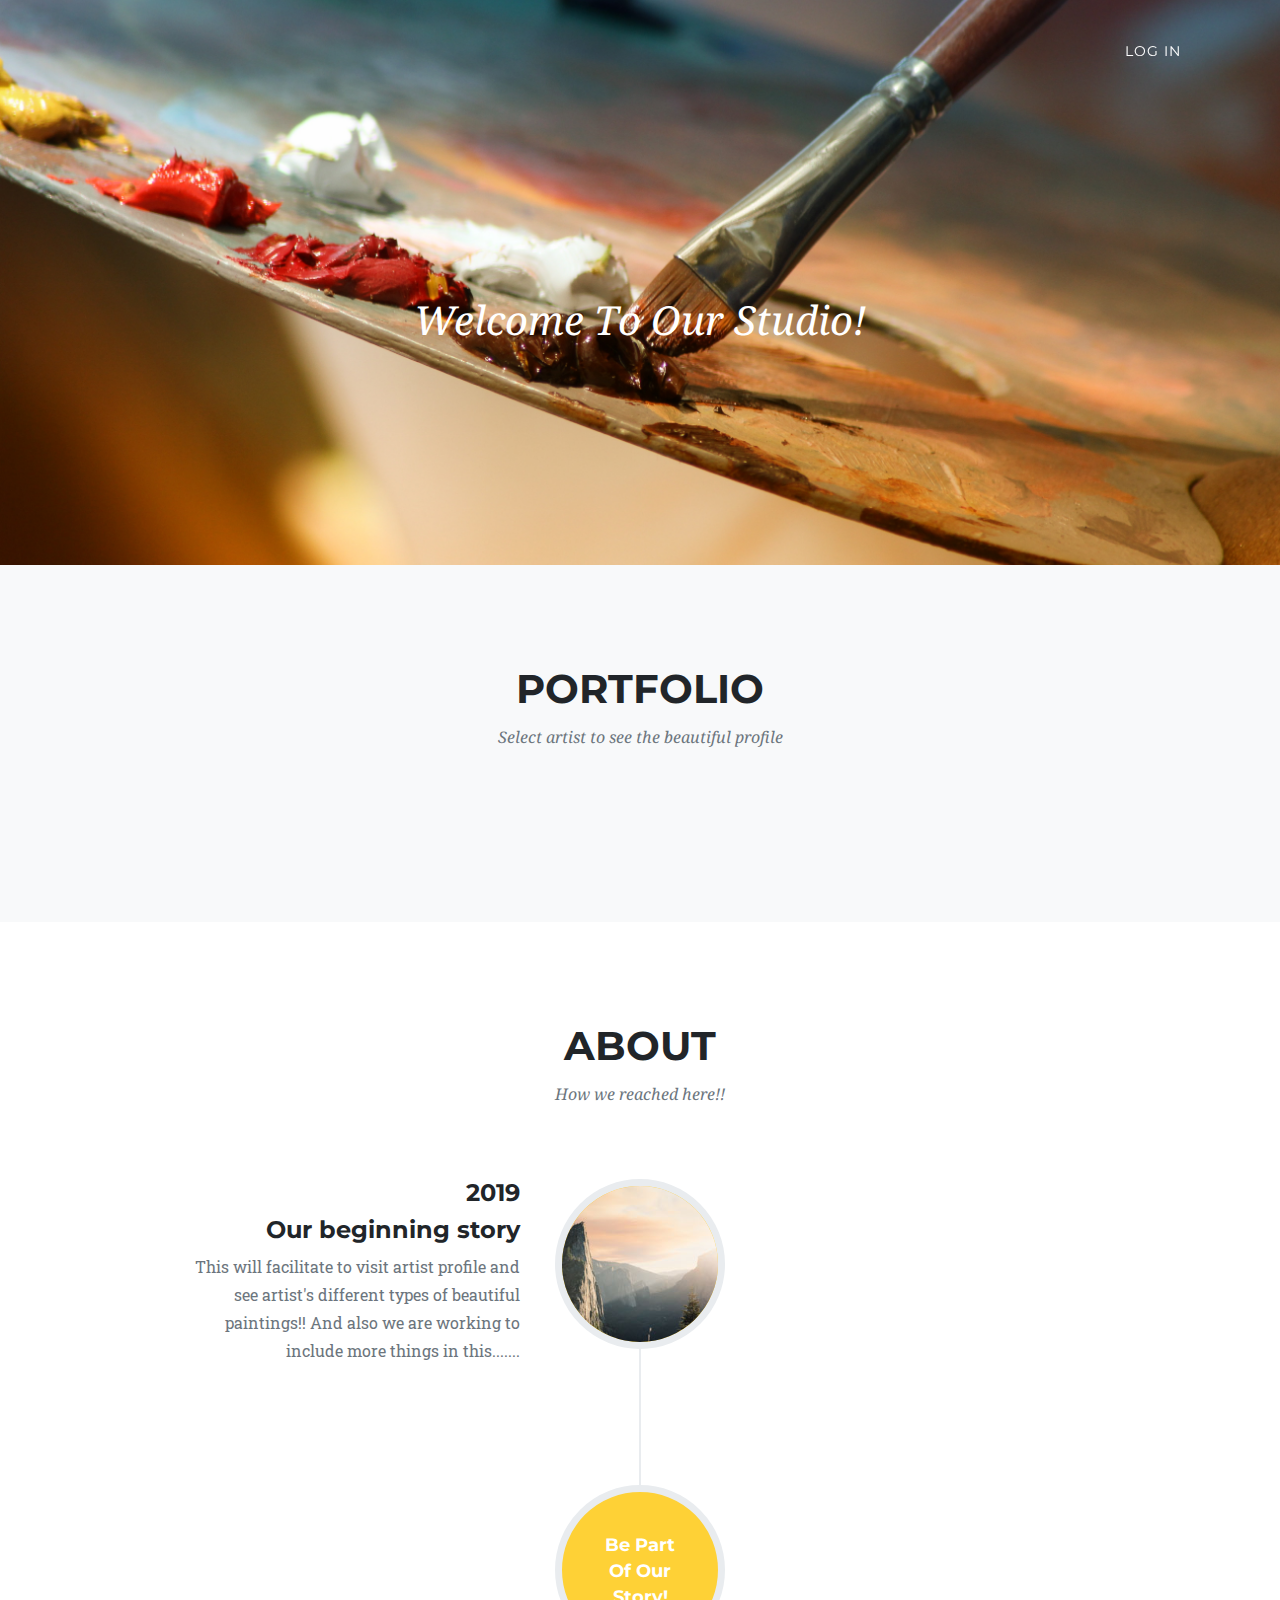
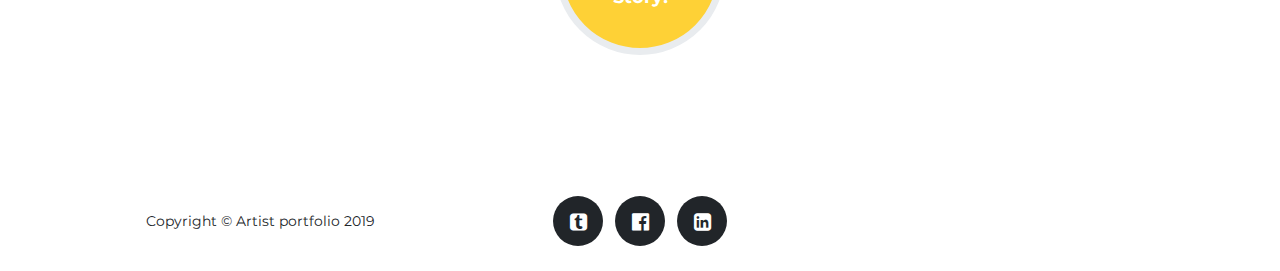
==== commit 35b02303: "Modified theme of index page" ====
--- a/views/index.html
+++ b/views/index.html
@@ -1,120 +1,225 @@
-
 <!DOCTYPE html>
 <html lang="en">
+
 <head>
-    <meta charset="utf-8">
-    <meta name="viewport" content="width=device-width, initial-scale=1.0">
-    <title>Welcome</title>
-
-    <link rel="icon" type="image/x-icon" href="../assets/images/icon.jpg">
-
-    <link rel="stylesheet" type="text/css" href="../bootstrap/css/bootstrap.min.css" />
-    <link rel="stylesheet" type="text/css" href="../font-awesome/css/font-awesome.min.css" />
-    <link rel="stylesheet" type="text/css" href="../css/local.css" />
-
-    <script type="text/javascript" src="../js/jquery-1.10.2.min.js"></script>
-    <script type="text/javascript" src="../bootstrap/js/bootstrap.min.js"></script>
-    <script type="text/javascript" src="../js/config.js"></script>
-    <script type="text/javascript" src="../js/logout.js"></script>
-
-    <script src="https://unpkg.com/sweetalert/dist/sweetalert.min.js"></script>
-
-    <script type="text/javascript" src="../js/index.js"></script>
-    <script type="text/javascript" src="../js/showCurrentUser.js"></script>
-
-    <script>
-        $('.carousel').carousel({
-            interval: 2000
-        })
-    </script>
-
-
-
-    <style>
-        .item{
-            height: 480px;
-    }
-    </style>
+
+  <meta charset="utf-8">
+  <meta name="viewport" content="width=device-width, initial-scale=1, shrink-to-fit=no">
+  <meta name="description" content="">
+  <meta name="author" content="">
+
+  <title>Artist Portfolio</title>
+
+  <!-- Bootstrap core CSS -->
+  <link href="../vendor/bootstrap/css/bootstrap.min.css" rel="stylesheet">
+
+  <link rel="icon" type="image/x-icon" href="../assets/images/icon.jpg">
+
+  <!-- Custom fonts for this template -->
+  <link href="../vendor/fontawesome-free/css/all.min.css" rel="stylesheet" type="text/css">
+  <link rel="stylesheet" href="https://cdnjs.cloudflare.com/ajax/libs/font-awesome/4.7.0/css/font-awesome.min.css">
+  <link href="https://fonts.googleapis.com/css?family=Montserrat:400,700" rel="stylesheet" type="text/css">
+  <link href='https://fonts.googleapis.com/css?family=Kaushan+Script' rel='stylesheet' type='text/css'>
+  <link href='https://fonts.googleapis.com/css?family=Droid+Serif:400,700,400italic,700italic' rel='stylesheet' type='text/css'>
+  <link href='https://fonts.googleapis.com/css?family=Roboto+Slab:400,100,300,700' rel='stylesheet' type='text/css'>
+
+  <!-- Custom styles for this template -->
+  <link href="../css/agency.min.css" rel="stylesheet">
+
+  <style>
+  /* Custom CSS */
+  .img-fixed-size {
+    height: 200px;
+    width: 350px;
+  }
+  </style>
+
 </head>
-<body>
-
-    <div id="wrapper">
-        <nav class="navbar navbar-inverse navbar-fixed-top" role="navigation">
-            <h1>Artists Corner</h1>
-
-            <div class="collapse navbar-collapse navbar-ex1-collapse">
-                <ul class="nav navbar-nav navbar-right navbar-user">
-                    <li class="dropdown user-dropdown" id="signinButton">
-                        <a href="#" class="dropdown-toggle" data-toggle="dropdown"><i class="fa fa-user"></i> Sign in here <b class="caret"></b></a>
-                        <ul class="dropdown-menu">
-                            <li><a href="signin.html"><i class="fa fa-power-off"></i> Log in</a></li>
-                            <li><a href="signup.html"><i class="fa fa-power-off"></i> sign up</a></li>
-                        </ul>
-                    </li>
-                        <li class="dropdown user-dropdown" id="sideBar">
-                                <a href="" class="dropdown-toggle" data-toggle="dropdown">
-                                    <i class="fa fa-user"></i><span id="fullName"> </span><b class="caret"></b>
-                                </a>
-                                <ul class="dropdown-menu">
-                                    <li><a href="profile.html" id="redirectBtn"><i class="fa fa-user"></i> Profile</a></li>
-                                    <li class="divider"></li>
-                                    <li><a href="" id="logout"><i class="fa fa-power-off"></i> Log Out</a></li>
-                                </ul>
-                        </li>
-
-                </ul>
+
+<body id="page-top">
+
+  <!-- Navigation -->
+  <nav class="navbar navbar-expand-lg navbar-dark fixed-top" id="mainNav">
+    <div class="container">
+      <!-- <a class="navbar-brand js-scroll-trigger" href="#page-top">Start Bootstrap</a> -->
+      <button class="navbar-toggler navbar-toggler-right" type="button" data-toggle="collapse" data-target="#navbarResponsive" aria-controls="navbarResponsive" aria-expanded="false" aria-label="Toggle navigation">
+        Menu
+        <i class="fas fa-bars"></i>
+      </button>
+      <div class="collapse navbar-collapse" id="navbarResponsive">
+        <ul class="navbar-nav text-uppercase ml-auto">
+          <!-- <li class="nav-item">
+            <a class="nav-link js-scroll-trigger" href="#services">Services</a>
+          </li>
+          <li class="nav-item">
+            <a class="nav-link js-scroll-trigger" href="#portfolio">Portfolio</a>
+          </li>
+          <li class="nav-item">
+            <a class="nav-link js-scroll-trigger" href="#about">About</a>
+          </li>-->
+          <li class="nav-item" id="sidebar">
+            <a class="nav-link js-scroll-trigger" href="../views/profile.html">Profile</a>
+          </li> 
+          <li class="nav-item" id="sidebarLogOut">
+            <a class="nav-link js-scroll-trigger" href="">Log Out</a>
+          </li>
+          <li class="nav-item" id="signinButton">
+            <a class="nav-link js-scroll-trigger" href="../views/signin.html">Log In</a>
+          </li>
+        </ul>
+      </div>
+    </div>
+  </nav>
+
+  <!-- Header -->
+  <header class="masthead">
+    <div class="container">
+      <div class="intro-text">
+        <div class="intro-lead-in">Welcome To Our Studio!</div>
+        <!-- <div class="intro-heading text-uppercase">It's Nice To Meet You</div> -->
+        <!-- <a class="btn btn-primary btn-xl text-uppercase js-scroll-trigger" href="#services">Tell Me More</a> -->
+      </div>
+    </div>
+  </header>
+
+  <!-- Portfolio Grid -->
+  <section class="bg-light page-section" id="portfolio">
+    <div class="container">
+      <div class="row">
+        <div class="col-lg-12 text-center">
+          <h2 class="section-heading text-uppercase">Portfolio</h2>
+          <h3 class="section-subheading text-muted">Select artist to see the beautiful profile</h3>
+        </div>
+      </div>
+      <div class="row" id="publicImgDiv">
+
+        <!-- <div class="col-md-4 col-sm-6 portfolio-item">
+          <a class="portfolio-link" data-toggle="modal" href="#portfolioModal1">
+            <div class="portfolio-hover">
+              <div class="portfolio-hover-content">
+                <i class="fas fa-plus fa-3x"></i>
+              </div>
             </div>
-        </nav>
-    </div>
-
-    <div class="row">
-        <div id="myCarousel" class="carousel slide" data-ride="carousel">
-            <!-- Indicators -->
-            <ol class="carousel-indicators">
-                <li data-target="#myCarousel" data-slide-to="0" class="active"></li>
-                <li data-target="#myCarousel" data-slide-to="1"></li>
-                <li data-target="#myCarousel" data-slide-to="2"></li>
-            </ol>
-
-            <!-- Wrapper for slides -->
-            <div class="carousel-inner">
-                <div class="item active">
-                    <img src="../assets/images/carousel/art-artist-brush-102127.jpg" alt="Los Angeles">
+            <img class="img-fluid" src="img/portfolio/01-thumbnail.jpg" alt="">
+          </a>
+          <div class="portfolio-caption">
+            <h4>Threads</h4>
+            <p class="text-muted">Illustration</p>
+          </div>
+        </div> -->
+        
+      </div>
+    </div>
+  </section>
+
+          
+ 
+
+  <!-- About -->
+  <section class="page-section" id="about">
+    <div class="container">
+      <div class="row">
+        <div class="col-lg-12 text-center">
+          <h2 class="section-heading text-uppercase">About</h2>
+          <h3 class="section-subheading text-muted">How we reached here!!</h3>
+        </div>
+      </div>
+      <div class="row">
+        <div class="col-lg-12">
+          <ul class="timeline">
+            <li>
+              <div class="timeline-image">
+                <img class="rounded-circle img-fluid" src="../img/about/1.jpg" alt="">
+              </div>
+              <div class="timeline-panel">
+                <div class="timeline-heading">
+                  <h4>2019</h4>
+                  <h4 class="subheading">Our beginning story</h4>
                 </div>
-
-                <div class="item">
-                    <img src="../assets/images/carousel/4k-wallpaper-abstract-abstract-expressionism-1266808.jpg" alt="Chicago">
+                <div class="timeline-body">
+                  <p class="text-muted">
+                    This will facilitate to visit artist profile and see artist's different types of beautiful paintings!!
+                    And also we are working to include more things in this.......
+                  </p>
                 </div>
-
-                <div class="item">
-                    <img src="../assets/images/carousel/igor-miske-177849-unsplash.jpg" alt="New York">
-                </div>
-            </div>
-
-            <!-- Left and right controls -->
-            <a class="left carousel-control" href="#myCarousel" data-slide="prev">
-                <span class="glyphicon glyphicon-chevron-left"></span>
-                <span class="sr-only">Previous</span>
-            </a>
-            <a class="right carousel-control" href="#myCarousel" data-slide="next">
-                <span class="glyphicon glyphicon-chevron-right"></span>
-                <span class="sr-only">Next</span>
-            </a>
-        </div>
-    </div>
-    <br>
-    <br>
-    <br>
-    <h4 id="selecArtistHeader">Select Artist to see the paintings</h4>
-    <br>
-    <div class="col-sm-4" style="float: right;">
-        <p id="noArtist"></p>
-    </div>
-    <div id="publicImgDiv">
-
-    </div>
-    <button id="loadMore" type="button"
-    class="btn btn-warning btn-lg center-block" style="display:none; ">Load More</button>
+              </div>
+            </li>
+      
+            <li class="timeline-inverted">
+              <div class="timeline-image">
+                <h4>Be Part
+                  <br>Of Our
+                  <br>Story!</h4>
+              </div>
+            </li>
+          </ul>
+        </div>
+      </div>
+    </div>
+  </section>
+
+  
+  
+
+  <!-- Footer -->
+  <footer class="footer">
+    <div class="container">
+      <div class="row align-items-center">
+        <div class="col-md-4">
+          <span class="copyright">Copyright &copy; Artist portfolio 2019</span>
+        </div>
+        <div class="col-md-4">
+          <ul class="list-inline social-buttons">
+            <li class="list-inline-item">
+              <a href="https://twitter.com/login">
+                <i class="fa fa-tumblr-square"></i>
+              </a>
+            </li>
+            <li class="list-inline-item">
+              <a href="https://www.facebook.com/anju.kumari.77128261">
+                <i class="fa fa-facebook-official"></i>
+              </a>
+            </li>
+            <li class="list-inline-item">
+              <a href="https://www.linkedin.com/in/anju-kumari-9594b8104/">
+                <i class="fa fa-linkedin-square"></i>
+              </a>
+            </li>
+          </ul>
+        </div>
+        <!-- <div class="col-md-4">
+          <ul class="list-inline quicklinks">
+            <li class="list-inline-item">
+              <a href="#">Privacy Policy</a>
+            </li>
+            <li class="list-inline-item">
+              <a href="#">Terms of Use</a>
+            </li>
+          </ul>
+        </div> -->
+      </div>
+    </div>
+  </footer>
+
+  
+  
+  <!-- Bootstrap core JavaScript -->
+  <script src="../vendor/jquery/jquery.min.js"></script>
+  <script src="../vendor/bootstrap/js/bootstrap.bundle.min.js"></script>
+
+  <!-- Plugin JavaScript -->
+  <script src="../vendor/jquery-easing/jquery.easing.min.js"></script>
+
+  <!-- Contact form JavaScript -->
+  <script src="../js/jqBootstrapValidation.js"></script>
+  <script src="../js/contact_me.js"></script>
+
+  <script src="../js/config.js"></script>
+  <script src="../js/index.js"></script>
+
+  <!-- Custom scripts for this template -->
+  <script src="../js/agency.min.js"></script>
 
 </body>
+
 </html>
--- a/vendor/fontawesome-free/css/all.min.css
+++ b/vendor/fontawesome-free/css/all.min.css
@@ -0,0 +1,5 @@
+/*!
+ * Font Awesome Free 5.9.0 by @fontawesome - https://fontawesome.com
+ * License - https://fontawesome.com/license/free (Icons: CC BY 4.0, Fonts: SIL OFL 1.1, Code: MIT License)
+ */
+.fa,.fab,.fal,.far,.fas{-moz-osx-font-smoothing:grayscale;-webkit-font-smoothing:antialiased;display:inline-block;font-style:normal;font-variant:normal;text-rendering:auto;line-height:1}.fa-lg{font-size:1.33333em;line-height:.75em;vertical-align:-.0667em}.fa-xs{font-size:.75em}.fa-sm{font-size:.875em}.fa-1x{font-size:1em}.fa-2x{font-size:2em}.fa-3x{font-size:3em}.fa-4x{font-size:4em}.fa-5x{font-size:5em}.fa-6x{font-size:6em}.fa-7x{font-size:7em}.fa-8x{font-size:8em}.fa-9x{font-size:9em}.fa-10x{font-size:10em}.fa-fw{text-align:center;width:1.25em}.fa-ul{list-style-type:none;margin-left:2.5em;padding-left:0}.fa-ul>li{position:relative}.fa-li{left:-2em;position:absolute;text-align:center;width:2em;line-height:inherit}.fa-border{border:.08em solid #eee;border-radius:.1em;padding:.2em .25em .15em}.fa-pull-left{float:left}.fa-pull-right{float:right}.fa.fa-pull-left,.fab.fa-pull-left,.fal.fa-pull-left,.far.fa-pull-left,.fas.fa-pull-left{margin-right:.3em}.fa.fa-pull-right,.fab.fa-pull-right,.fal.fa-pull-right,.far.fa-pull-right,.fas.fa-pull-right{margin-left:.3em}.fa-spin{animation:fa-spin 2s infinite linear}.fa-pulse{animation:fa-spin 1s infinite steps(8)}@keyframes fa-spin{0%{transform:rotate(0deg)}to{transform:rotate(1turn)}}.fa-rotate-90{-ms-filter:"progid:DXImageTransform.Microsoft.BasicImage(rotation=1)";transform:rotate(90deg)}.fa-rotate-180{-ms-filter:"progid:DXImageTransform.Microsoft.BasicImage(rotation=2)";transform:rotate(180deg)}.fa-rotate-270{-ms-filter:"progid:DXImageTransform.Microsoft.BasicImage(rotation=3)";transform:rotate(270deg)}.fa-flip-horizontal{-ms-filter:"progid:DXImageTransform.Microsoft.BasicImage(rotation=0, mirror=1)";transform:scaleX(-1)}.fa-flip-vertical{transform:scaleY(-1)}.fa-flip-both,.fa-flip-horizontal.fa-flip-vertical,.fa-flip-vertical{-ms-filter:"progid:DXImageTransform.Microsoft.BasicImage(rotation=2, mirror=1)"}.fa-flip-both,.fa-flip-horizontal.fa-flip-vertical{transform:scale(-1)}:root .fa-flip-both,:root .fa-flip-horizontal,:root .fa-flip-vertical,:root .fa-rotate-90,:root .fa-rotate-180,:root .fa-rotate-270{filter:none}.fa-stack{display:inline-block;height:2em;line-height:2em;position:relative;vertical-align:middle;width:2.5em}.fa-stack-1x,.fa-stack-2x{left:0;position:absolute;text-align:center;width:100%}.fa-stack-1x{line-height:inherit}.fa-stack-2x{font-size:2em}.fa-inverse{color:#fff}.fa-500px:before{content:"\f26e"}.fa-accessible-icon:before{content:"\f368"}.fa-accusoft:before{content:"\f369"}.fa-acquisitions-incorporated:before{content:"\f6af"}.fa-ad:before{content:"\f641"}.fa-address-book:before{content:"\f2b9"}.fa-address-card:before{content:"\f2bb"}.fa-adjust:before{content:"\f042"}.fa-adn:before{content:"\f170"}.fa-adobe:before{content:"\f778"}.fa-adversal:before{content:"\f36a"}.fa-affiliatetheme:before{content:"\f36b"}.fa-air-freshener:before{content:"\f5d0"}.fa-airbnb:before{content:"\f834"}.fa-algolia:before{content:"\f36c"}.fa-align-center:before{content:"\f037"}.fa-align-justify:before{content:"\f039"}.fa-align-left:before{content:"\f036"}.fa-align-right:before{content:"\f038"}.fa-alipay:before{content:"\f642"}.fa-allergies:before{content:"\f461"}.fa-amazon:before{content:"\f270"}.fa-amazon-pay:before{content:"\f42c"}.fa-ambulance:before{content:"\f0f9"}.fa-american-sign-language-interpreting:before{content:"\f2a3"}.fa-amilia:before{content:"\f36d"}.fa-anchor:before{content:"\f13d"}.fa-android:before{content:"\f17b"}.fa-angellist:before{content:"\f209"}.fa-angle-double-down:before{content:"\f103"}.fa-angle-double-left:before{content:"\f100"}.fa-angle-double-right:before{content:"\f101"}.fa-angle-double-up:before{content:"\f102"}.fa-angle-down:before{content:"\f107"}.fa-angle-left:before{content:"\f104"}.fa-angle-right:before{content:"\f105"}.fa-angle-up:before{content:"\f106"}.fa-angry:before{content:"\f556"}.fa-angrycreative:before{content:"\f36e"}.fa-angular:before{content:"\f420"}.fa-ankh:before{content:"\f644"}.fa-app-store:before{content:"\f36f"}.fa-app-store-ios:before{content:"\f370"}.fa-apper:before{content:"\f371"}.fa-apple:before{content:"\f179"}.fa-apple-alt:before{content:"\f5d1"}.fa-apple-pay:before{content:"\f415"}.fa-archive:before{content:"\f187"}.fa-archway:before{content:"\f557"}.fa-arrow-alt-circle-down:before{content:"\f358"}.fa-arrow-alt-circle-left:before{content:"\f359"}.fa-arrow-alt-circle-right:before{content:"\f35a"}.fa-arrow-alt-circle-up:before{content:"\f35b"}.fa-arrow-circle-down:before{content:"\f0ab"}.fa-arrow-circle-left:before{content:"\f0a8"}.fa-arrow-circle-right:before{content:"\f0a9"}.fa-arrow-circle-up:before{content:"\f0aa"}.fa-arrow-down:before{content:"\f063"}.fa-arrow-left:before{content:"\f060"}.fa-arrow-right:before{content:"\f061"}.fa-arrow-up:before{content:"\f062"}.fa-arrows-alt:before{content:"\f0b2"}.fa-arrows-alt-h:before{content:"\f337"}.fa-arrows-alt-v:before{content:"\f338"}.fa-artstation:before{content:"\f77a"}.fa-assistive-listening-systems:before{content:"\f2a2"}.fa-asterisk:before{content:"\f069"}.fa-asymmetrik:before{content:"\f372"}.fa-at:before{content:"\f1fa"}.fa-atlas:before{content:"\f558"}.fa-atlassian:before{content:"\f77b"}.fa-atom:before{content:"\f5d2"}.fa-audible:before{content:"\f373"}.fa-audio-description:before{content:"\f29e"}.fa-autoprefixer:before{content:"\f41c"}.fa-avianex:before{content:"\f374"}.fa-aviato:before{content:"\f421"}.fa-award:before{content:"\f559"}.fa-aws:before{content:"\f375"}.fa-baby:before{content:"\f77c"}.fa-baby-carriage:before{content:"\f77d"}.fa-backspace:before{content:"\f55a"}.fa-backward:before{content:"\f04a"}.fa-bacon:before{content:"\f7e5"}.fa-balance-scale:before{content:"\f24e"}.fa-balance-scale-left:before{content:"\f515"}.fa-balance-scale-right:before{content:"\f516"}.fa-ban:before{content:"\f05e"}.fa-band-aid:before{content:"\f462"}.fa-bandcamp:before{content:"\f2d5"}.fa-barcode:before{content:"\f02a"}.fa-bars:before{content:"\f0c9"}.fa-baseball-ball:before{content:"\f433"}.fa-basketball-ball:before{content:"\f434"}.fa-bath:before{content:"\f2cd"}.fa-battery-empty:before{content:"\f244"}.fa-battery-full:before{content:"\f240"}.fa-battery-half:before{content:"\f242"}.fa-battery-quarter:before{content:"\f243"}.fa-battery-three-quarters:before{content:"\f241"}.fa-battle-net:before{content:"\f835"}.fa-bed:before{content:"\f236"}.fa-beer:before{content:"\f0fc"}.fa-behance:before{content:"\f1b4"}.fa-behance-square:before{content:"\f1b5"}.fa-bell:before{content:"\f0f3"}.fa-bell-slash:before{content:"\f1f6"}.fa-bezier-curve:before{content:"\f55b"}.fa-bible:before{content:"\f647"}.fa-bicycle:before{content:"\f206"}.fa-biking:before{content:"\f84a"}.fa-bimobject:before{content:"\f378"}.fa-binoculars:before{content:"\f1e5"}.fa-biohazard:before{content:"\f780"}.fa-birthday-cake:before{content:"\f1fd"}.fa-bitbucket:before{content:"\f171"}.fa-bitcoin:before{content:"\f379"}.fa-bity:before{content:"\f37a"}.fa-black-tie:before{content:"\f27e"}.fa-blackberry:before{content:"\f37b"}.fa-blender:before{content:"\f517"}.fa-blender-phone:before{content:"\f6b6"}.fa-blind:before{content:"\f29d"}.fa-blog:before{content:"\f781"}.fa-blogger:before{content:"\f37c"}.fa-blogger-b:before{content:"\f37d"}.fa-bluetooth:before{content:"\f293"}.fa-bluetooth-b:before{content:"\f294"}.fa-bold:before{content:"\f032"}.fa-bolt:before{content:"\f0e7"}.fa-bomb:before{content:"\f1e2"}.fa-bone:before{content:"\f5d7"}.fa-bong:before{content:"\f55c"}.fa-book:before{content:"\f02d"}.fa-book-dead:before{content:"\f6b7"}.fa-book-medical:before{content:"\f7e6"}.fa-book-open:before{content:"\f518"}.fa-book-reader:before{content:"\f5da"}.fa-bookmark:before{content:"\f02e"}.fa-bootstrap:before{content:"\f836"}.fa-border-all:before{content:"\f84c"}.fa-border-none:before{content:"\f850"}.fa-border-style:before{content:"\f853"}.fa-bowling-ball:before{content:"\f436"}.fa-box:before{content:"\f466"}.fa-box-open:before{content:"\f49e"}.fa-boxes:before{content:"\f468"}.fa-braille:before{content:"\f2a1"}.fa-brain:before{content:"\f5dc"}.fa-bread-slice:before{content:"\f7ec"}.fa-briefcase:before{content:"\f0b1"}.fa-briefcase-medical:before{content:"\f469"}.fa-broadcast-tower:before{content:"\f519"}.fa-broom:before{content:"\f51a"}.fa-brush:before{content:"\f55d"}.fa-btc:before{content:"\f15a"}.fa-buffer:before{content:"\f837"}.fa-bug:before{content:"\f188"}.fa-building:before{content:"\f1ad"}.fa-bullhorn:before{content:"\f0a1"}.fa-bullseye:before{content:"\f140"}.fa-burn:before{content:"\f46a"}.fa-buromobelexperte:before{content:"\f37f"}.fa-bus:before{content:"\f207"}.fa-bus-alt:before{content:"\f55e"}.fa-business-time:before{content:"\f64a"}.fa-buysellads:before{content:"\f20d"}.fa-calculator:before{content:"\f1ec"}.fa-calendar:before{content:"\f133"}.fa-calendar-alt:before{content:"\f073"}.fa-calendar-check:before{content:"\f274"}.fa-calendar-day:before{content:"\f783"}.fa-calendar-minus:before{content:"\f272"}.fa-calendar-plus:before{content:"\f271"}.fa-calendar-times:before{content:"\f273"}.fa-calendar-week:before{content:"\f784"}.fa-camera:before{content:"\f030"}.fa-camera-retro:before{content:"\f083"}.fa-campground:before{content:"\f6bb"}.fa-canadian-maple-leaf:before{content:"\f785"}.fa-candy-cane:before{content:"\f786"}.fa-cannabis:before{content:"\f55f"}.fa-capsules:before{content:"\f46b"}.fa-car:before{content:"\f1b9"}.fa-car-alt:before{content:"\f5de"}.fa-car-battery:before{content:"\f5df"}.fa-car-crash:before{content:"\f5e1"}.fa-car-side:before{content:"\f5e4"}.fa-caret-down:before{content:"\f0d7"}.fa-caret-left:before{content:"\f0d9"}.fa-caret-right:before{content:"\f0da"}.fa-caret-square-down:before{content:"\f150"}.fa-caret-square-left:before{content:"\f191"}.fa-caret-square-right:before{content:"\f152"}.fa-caret-square-up:before{content:"\f151"}.fa-caret-up:before{content:"\f0d8"}.fa-carrot:before{content:"\f787"}.fa-cart-arrow-down:before{content:"\f218"}.fa-cart-plus:before{content:"\f217"}.fa-cash-register:before{content:"\f788"}.fa-cat:before{content:"\f6be"}.fa-cc-amazon-pay:before{content:"\f42d"}.fa-cc-amex:before{content:"\f1f3"}.fa-cc-apple-pay:before{content:"\f416"}.fa-cc-diners-club:before{content:"\f24c"}.fa-cc-discover:before{content:"\f1f2"}.fa-cc-jcb:before{content:"\f24b"}.fa-cc-mastercard:before{content:"\f1f1"}.fa-cc-paypal:before{content:"\f1f4"}.fa-cc-stripe:before{content:"\f1f5"}.fa-cc-visa:before{content:"\f1f0"}.fa-centercode:before{content:"\f380"}.fa-centos:before{content:"\f789"}.fa-certificate:before{content:"\f0a3"}.fa-chair:before{content:"\f6c0"}.fa-chalkboard:before{content:"\f51b"}.fa-chalkboard-teacher:before{content:"\f51c"}.fa-charging-station:before{content:"\f5e7"}.fa-chart-area:before{content:"\f1fe"}.fa-chart-bar:before{content:"\f080"}.fa-chart-line:before{content:"\f201"}.fa-chart-pie:before{content:"\f200"}.fa-check:before{content:"\f00c"}.fa-check-circle:before{content:"\f058"}.fa-check-double:before{content:"\f560"}.fa-check-square:before{content:"\f14a"}.fa-cheese:before{content:"\f7ef"}.fa-chess:before{content:"\f439"}.fa-chess-bishop:before{content:"\f43a"}.fa-chess-board:before{content:"\f43c"}.fa-chess-king:before{content:"\f43f"}.fa-chess-knight:before{content:"\f441"}.fa-chess-pawn:before{content:"\f443"}.fa-chess-queen:before{content:"\f445"}.fa-chess-rook:before{content:"\f447"}.fa-chevron-circle-down:before{content:"\f13a"}.fa-chevron-circle-left:before{content:"\f137"}.fa-chevron-circle-right:before{content:"\f138"}.fa-chevron-circle-up:before{content:"\f139"}.fa-chevron-down:before{content:"\f078"}.fa-chevron-left:before{content:"\f053"}.fa-chevron-right:before{content:"\f054"}.fa-chevron-up:before{content:"\f077"}.fa-child:before{content:"\f1ae"}.fa-chrome:before{content:"\f268"}.fa-chromecast:before{content:"\f838"}.fa-church:before{content:"\f51d"}.fa-circle:before{content:"\f111"}.fa-circle-notch:before{content:"\f1ce"}.fa-city:before{content:"\f64f"}.fa-clinic-medical:before{content:"\f7f2"}.fa-clipboard:before{content:"\f328"}.fa-clipboard-check:before{content:"\f46c"}.fa-clipboard-list:before{content:"\f46d"}.fa-clock:before{content:"\f017"}.fa-clone:before{content:"\f24d"}.fa-closed-captioning:before{content:"\f20a"}.fa-cloud:before{content:"\f0c2"}.fa-cloud-download-alt:before{content:"\f381"}.fa-cloud-meatball:before{content:"\f73b"}.fa-cloud-moon:before{content:"\f6c3"}.fa-cloud-moon-rain:before{content:"\f73c"}.fa-cloud-rain:before{content:"\f73d"}.fa-cloud-showers-heavy:before{content:"\f740"}.fa-cloud-sun:before{content:"\f6c4"}.fa-cloud-sun-rain:before{content:"\f743"}.fa-cloud-upload-alt:before{content:"\f382"}.fa-cloudscale:before{content:"\f383"}.fa-cloudsmith:before{content:"\f384"}.fa-cloudversify:before{content:"\f385"}.fa-cocktail:before{content:"\f561"}.fa-code:before{content:"\f121"}.fa-code-branch:before{content:"\f126"}.fa-codepen:before{content:"\f1cb"}.fa-codiepie:before{content:"\f284"}.fa-coffee:before{content:"\f0f4"}.fa-cog:before{content:"\f013"}.fa-cogs:before{content:"\f085"}.fa-coins:before{content:"\f51e"}.fa-columns:before{content:"\f0db"}.fa-comment:before{content:"\f075"}.fa-comment-alt:before{content:"\f27a"}.fa-comment-dollar:before{content:"\f651"}.fa-comment-dots:before{content:"\f4ad"}.fa-comment-medical:before{content:"\f7f5"}.fa-comment-slash:before{content:"\f4b3"}.fa-comments:before{content:"\f086"}.fa-comments-dollar:before{content:"\f653"}.fa-compact-disc:before{content:"\f51f"}.fa-compass:before{content:"\f14e"}.fa-compress:before{content:"\f066"}.fa-compress-arrows-alt:before{content:"\f78c"}.fa-concierge-bell:before{content:"\f562"}.fa-confluence:before{content:"\f78d"}.fa-connectdevelop:before{content:"\f20e"}.fa-contao:before{content:"\f26d"}.fa-cookie:before{content:"\f563"}.fa-cookie-bite:before{content:"\f564"}.fa-copy:before{content:"\f0c5"}.fa-copyright:before{content:"\f1f9"}.fa-couch:before{content:"\f4b8"}.fa-cpanel:before{content:"\f388"}.fa-creative-commons:before{content:"\f25e"}.fa-creative-commons-by:before{content:"\f4e7"}.fa-creative-commons-nc:before{content:"\f4e8"}.fa-creative-commons-nc-eu:before{content:"\f4e9"}.fa-creative-commons-nc-jp:before{content:"\f4ea"}.fa-creative-commons-nd:before{content:"\f4eb"}.fa-creative-commons-pd:before{content:"\f4ec"}.fa-creative-commons-pd-alt:before{content:"\f4ed"}.fa-creative-commons-remix:before{content:"\f4ee"}.fa-creative-commons-sa:before{content:"\f4ef"}.fa-creative-commons-sampling:before{content:"\f4f0"}.fa-creative-commons-sampling-plus:before{content:"\f4f1"}.fa-creative-commons-share:before{content:"\f4f2"}.fa-creative-commons-zero:before{content:"\f4f3"}.fa-credit-card:before{content:"\f09d"}.fa-critical-role:before{content:"\f6c9"}.fa-crop:before{content:"\f125"}.fa-crop-alt:before{content:"\f565"}.fa-cross:before{content:"\f654"}.fa-crosshairs:before{content:"\f05b"}.fa-crow:before{content:"\f520"}.fa-crown:before{content:"\f521"}.fa-crutch:before{content:"\f7f7"}.fa-css3:before{content:"\f13c"}.fa-css3-alt:before{content:"\f38b"}.fa-cube:before{content:"\f1b2"}.fa-cubes:before{content:"\f1b3"}.fa-cut:before{content:"\f0c4"}.fa-cuttlefish:before{content:"\f38c"}.fa-d-and-d:before{content:"\f38d"}.fa-d-and-d-beyond:before{content:"\f6ca"}.fa-dashcube:before{content:"\f210"}.fa-database:before{content:"\f1c0"}.fa-deaf:before{content:"\f2a4"}.fa-delicious:before{content:"\f1a5"}.fa-democrat:before{content:"\f747"}.fa-deploydog:before{content:"\f38e"}.fa-deskpro:before{content:"\f38f"}.fa-desktop:before{content:"\f108"}.fa-dev:before{content:"\f6cc"}.fa-deviantart:before{content:"\f1bd"}.fa-dharmachakra:before{content:"\f655"}.fa-dhl:before{content:"\f790"}.fa-diagnoses:before{content:"\f470"}.fa-diaspora:before{content:"\f791"}.fa-dice:before{content:"\f522"}.fa-dice-d20:before{content:"\f6cf"}.fa-dice-d6:before{content:"\f6d1"}.fa-dice-five:before{content:"\f523"}.fa-dice-four:before{content:"\f524"}.fa-dice-one:before{content:"\f525"}.fa-dice-six:before{content:"\f526"}.fa-dice-three:before{content:"\f527"}.fa-dice-two:before{content:"\f528"}.fa-digg:before{content:"\f1a6"}.fa-digital-ocean:before{content:"\f391"}.fa-digital-tachograph:before{content:"\f566"}.fa-directions:before{content:"\f5eb"}.fa-discord:before{content:"\f392"}.fa-discourse:before{content:"\f393"}.fa-divide:before{content:"\f529"}.fa-dizzy:before{content:"\f567"}.fa-dna:before{content:"\f471"}.fa-dochub:before{content:"\f394"}.fa-docker:before{content:"\f395"}.fa-dog:before{content:"\f6d3"}.fa-dollar-sign:before{content:"\f155"}.fa-dolly:before{content:"\f472"}.fa-dolly-flatbed:before{content:"\f474"}.fa-donate:before{content:"\f4b9"}.fa-door-closed:before{content:"\f52a"}.fa-door-open:before{content:"\f52b"}.fa-dot-circle:before{content:"\f192"}.fa-dove:before{content:"\f4ba"}.fa-download:before{content:"\f019"}.fa-draft2digital:before{content:"\f396"}.fa-drafting-compass:before{content:"\f568"}.fa-dragon:before{content:"\f6d5"}.fa-draw-polygon:before{content:"\f5ee"}.fa-dribbble:before{content:"\f17d"}.fa-dribbble-square:before{content:"\f397"}.fa-dropbox:before{content:"\f16b"}.fa-drum:before{content:"\f569"}.fa-drum-steelpan:before{content:"\f56a"}.fa-drumstick-bite:before{content:"\f6d7"}.fa-drupal:before{content:"\f1a9"}.fa-dumbbell:before{content:"\f44b"}.fa-dumpster:before{content:"\f793"}.fa-dumpster-fire:before{content:"\f794"}.fa-dungeon:before{content:"\f6d9"}.fa-dyalog:before{content:"\f399"}.fa-earlybirds:before{content:"\f39a"}.fa-ebay:before{content:"\f4f4"}.fa-edge:before{content:"\f282"}.fa-edit:before{content:"\f044"}.fa-egg:before{content:"\f7fb"}.fa-eject:before{content:"\f052"}.fa-elementor:before{content:"\f430"}.fa-ellipsis-h:before{content:"\f141"}.fa-ellipsis-v:before{content:"\f142"}.fa-ello:before{content:"\f5f1"}.fa-ember:before{content:"\f423"}.fa-empire:before{content:"\f1d1"}.fa-envelope:before{content:"\f0e0"}.fa-envelope-open:before{content:"\f2b6"}.fa-envelope-open-text:before{content:"\f658"}.fa-envelope-square:before{content:"\f199"}.fa-envira:before{content:"\f299"}.fa-equals:before{content:"\f52c"}.fa-eraser:before{content:"\f12d"}.fa-erlang:before{content:"\f39d"}.fa-ethereum:before{content:"\f42e"}.fa-ethernet:before{content:"\f796"}.fa-etsy:before{content:"\f2d7"}.fa-euro-sign:before{content:"\f153"}.fa-evernote:before{content:"\f839"}.fa-exchange-alt:before{content:"\f362"}.fa-exclamation:before{content:"\f12a"}.fa-exclamation-circle:before{content:"\f06a"}.fa-exclamation-triangle:before{content:"\f071"}.fa-expand:before{content:"\f065"}.fa-expand-arrows-alt:before{content:"\f31e"}.fa-expeditedssl:before{content:"\f23e"}.fa-external-link-alt:before{content:"\f35d"}.fa-external-link-square-alt:before{content:"\f360"}.fa-eye:before{content:"\f06e"}.fa-eye-dropper:before{content:"\f1fb"}.fa-eye-slash:before{content:"\f070"}.fa-facebook:before{content:"\f09a"}.fa-facebook-f:before{content:"\f39e"}.fa-facebook-messenger:before{content:"\f39f"}.fa-facebook-square:before{content:"\f082"}.fa-fan:before{content:"\f863"}.fa-fantasy-flight-games:before{content:"\f6dc"}.fa-fast-backward:before{content:"\f049"}.fa-fast-forward:before{content:"\f050"}.fa-fax:before{content:"\f1ac"}.fa-feather:before{content:"\f52d"}.fa-feather-alt:before{content:"\f56b"}.fa-fedex:before{content:"\f797"}.fa-fedora:before{content:"\f798"}.fa-female:before{content:"\f182"}.fa-fighter-jet:before{content:"\f0fb"}.fa-figma:before{content:"\f799"}.fa-file:before{content:"\f15b"}.fa-file-alt:before{content:"\f15c"}.fa-file-archive:before{content:"\f1c6"}.fa-file-audio:before{content:"\f1c7"}.fa-file-code:before{content:"\f1c9"}.fa-file-contract:before{content:"\f56c"}.fa-file-csv:before{content:"\f6dd"}.fa-file-download:before{content:"\f56d"}.fa-file-excel:before{content:"\f1c3"}.fa-file-export:before{content:"\f56e"}.fa-file-image:before{content:"\f1c5"}.fa-file-import:before{content:"\f56f"}.fa-file-invoice:before{content:"\f570"}.fa-file-invoice-dollar:before{content:"\f571"}.fa-file-medical:before{content:"\f477"}.fa-file-medical-alt:before{content:"\f478"}.fa-file-pdf:before{content:"\f1c1"}.fa-file-powerpoint:before{content:"\f1c4"}.fa-file-prescription:before{content:"\f572"}.fa-file-signature:before{content:"\f573"}.fa-file-upload:before{content:"\f574"}.fa-file-video:before{content:"\f1c8"}.fa-file-word:before{content:"\f1c2"}.fa-fill:before{content:"\f575"}.fa-fill-drip:before{content:"\f576"}.fa-film:before{content:"\f008"}.fa-filter:before{content:"\f0b0"}.fa-fingerprint:before{content:"\f577"}.fa-fire:before{content:"\f06d"}.fa-fire-alt:before{content:"\f7e4"}.fa-fire-extinguisher:before{content:"\f134"}.fa-firefox:before{content:"\f269"}.fa-first-aid:before{content:"\f479"}.fa-first-order:before{content:"\f2b0"}.fa-first-order-alt:before{content:"\f50a"}.fa-firstdraft:before{content:"\f3a1"}.fa-fish:before{content:"\f578"}.fa-fist-raised:before{content:"\f6de"}.fa-flag:before{content:"\f024"}.fa-flag-checkered:before{content:"\f11e"}.fa-flag-usa:before{content:"\f74d"}.fa-flask:before{content:"\f0c3"}.fa-flickr:before{content:"\f16e"}.fa-flipboard:before{content:"\f44d"}.fa-flushed:before{content:"\f579"}.fa-fly:before{content:"\f417"}.fa-folder:before{content:"\f07b"}.fa-folder-minus:before{content:"\f65d"}.fa-folder-open:before{content:"\f07c"}.fa-folder-plus:before{content:"\f65e"}.fa-font:before{content:"\f031"}.fa-font-awesome:before{content:"\f2b4"}.fa-font-awesome-alt:before{content:"\f35c"}.fa-font-awesome-flag:before{content:"\f425"}.fa-font-awesome-logo-full:before{content:"\f4e6"}.fa-fonticons:before{content:"\f280"}.fa-fonticons-fi:before{content:"\f3a2"}.fa-football-ball:before{content:"\f44e"}.fa-fort-awesome:before{content:"\f286"}.fa-fort-awesome-alt:before{content:"\f3a3"}.fa-forumbee:before{content:"\f211"}.fa-forward:before{content:"\f04e"}.fa-foursquare:before{content:"\f180"}.fa-free-code-camp:before{content:"\f2c5"}.fa-freebsd:before{content:"\f3a4"}.fa-frog:before{content:"\f52e"}.fa-frown:before{content:"\f119"}.fa-frown-open:before{content:"\f57a"}.fa-fulcrum:before{content:"\f50b"}.fa-funnel-dollar:before{content:"\f662"}.fa-futbol:before{content:"\f1e3"}.fa-galactic-republic:before{content:"\f50c"}.fa-galactic-senate:before{content:"\f50d"}.fa-gamepad:before{content:"\f11b"}.fa-gas-pump:before{content:"\f52f"}.fa-gavel:before{content:"\f0e3"}.fa-gem:before{content:"\f3a5"}.fa-genderless:before{content:"\f22d"}.fa-get-pocket:before{content:"\f265"}.fa-gg:before{content:"\f260"}.fa-gg-circle:before{content:"\f261"}.fa-ghost:before{content:"\f6e2"}.fa-gift:before{content:"\f06b"}.fa-gifts:before{content:"\f79c"}.fa-git:before{content:"\f1d3"}.fa-git-alt:before{content:"\f841"}.fa-git-square:before{content:"\f1d2"}.fa-github:before{content:"\f09b"}.fa-github-alt:before{content:"\f113"}.fa-github-square:before{content:"\f092"}.fa-gitkraken:before{content:"\f3a6"}.fa-gitlab:before{content:"\f296"}.fa-gitter:before{content:"\f426"}.fa-glass-cheers:before{content:"\f79f"}.fa-glass-martini:before{content:"\f000"}.fa-glass-martini-alt:before{content:"\f57b"}.fa-glass-whiskey:before{content:"\f7a0"}.fa-glasses:before{content:"\f530"}.fa-glide:before{content:"\f2a5"}.fa-glide-g:before{content:"\f2a6"}.fa-globe:before{content:"\f0ac"}.fa-globe-africa:before{content:"\f57c"}.fa-globe-americas:before{content:"\f57d"}.fa-globe-asia:before{content:"\f57e"}.fa-globe-europe:before{content:"\f7a2"}.fa-gofore:before{content:"\f3a7"}.fa-golf-ball:before{content:"\f450"}.fa-goodreads:before{content:"\f3a8"}.fa-goodreads-g:before{content:"\f3a9"}.fa-google:before{content:"\f1a0"}.fa-google-drive:before{content:"\f3aa"}.fa-google-play:before{content:"\f3ab"}.fa-google-plus:before{content:"\f2b3"}.fa-google-plus-g:before{content:"\f0d5"}.fa-google-plus-square:before{content:"\f0d4"}.fa-google-wallet:before{content:"\f1ee"}.fa-gopuram:before{content:"\f664"}.fa-graduation-cap:before{content:"\f19d"}.fa-gratipay:before{content:"\f184"}.fa-grav:before{content:"\f2d6"}.fa-greater-than:before{content:"\f531"}.fa-greater-than-equal:before{content:"\f532"}.fa-grimace:before{content:"\f57f"}.fa-grin:before{content:"\f580"}.fa-grin-alt:before{content:"\f581"}.fa-grin-beam:before{content:"\f582"}.fa-grin-beam-sweat:before{content:"\f583"}.fa-grin-hearts:before{content:"\f584"}.fa-grin-squint:before{content:"\f585"}.fa-grin-squint-tears:before{content:"\f586"}.fa-grin-stars:before{content:"\f587"}.fa-grin-tears:before{content:"\f588"}.fa-grin-tongue:before{content:"\f589"}.fa-grin-tongue-squint:before{content:"\f58a"}.fa-grin-tongue-wink:before{content:"\f58b"}.fa-grin-wink:before{content:"\f58c"}.fa-grip-horizontal:before{content:"\f58d"}.fa-grip-lines:before{content:"\f7a4"}.fa-grip-lines-vertical:before{content:"\f7a5"}.fa-grip-vertical:before{content:"\f58e"}.fa-gripfire:before{content:"\f3ac"}.fa-grunt:before{content:"\f3ad"}.fa-guitar:before{content:"\f7a6"}.fa-gulp:before{content:"\f3ae"}.fa-h-square:before{content:"\f0fd"}.fa-hacker-news:before{content:"\f1d4"}.fa-hacker-news-square:before{content:"\f3af"}.fa-hackerrank:before{content:"\f5f7"}.fa-hamburger:before{content:"\f805"}.fa-hammer:before{content:"\f6e3"}.fa-hamsa:before{content:"\f665"}.fa-hand-holding:before{content:"\f4bd"}.fa-hand-holding-heart:before{content:"\f4be"}.fa-hand-holding-usd:before{content:"\f4c0"}.fa-hand-lizard:before{content:"\f258"}.fa-hand-middle-finger:before{content:"\f806"}.fa-hand-paper:before{content:"\f256"}.fa-hand-peace:before{content:"\f25b"}.fa-hand-point-down:before{content:"\f0a7"}.fa-hand-point-left:before{content:"\f0a5"}.fa-hand-point-right:before{content:"\f0a4"}.fa-hand-point-up:before{content:"\f0a6"}.fa-hand-pointer:before{content:"\f25a"}.fa-hand-rock:before{content:"\f255"}.fa-hand-scissors:before{content:"\f257"}.fa-hand-spock:before{content:"\f259"}.fa-hands:before{content:"\f4c2"}.fa-hands-helping:before{content:"\f4c4"}.fa-handshake:before{content:"\f2b5"}.fa-hanukiah:before{content:"\f6e6"}.fa-hard-hat:before{content:"\f807"}.fa-hashtag:before{content:"\f292"}.fa-hat-wizard:before{content:"\f6e8"}.fa-haykal:before{content:"\f666"}.fa-hdd:before{content:"\f0a0"}.fa-heading:before{content:"\f1dc"}.fa-headphones:before{content:"\f025"}.fa-headphones-alt:before{content:"\f58f"}.fa-headset:before{content:"\f590"}.fa-heart:before{content:"\f004"}.fa-heart-broken:before{content:"\f7a9"}.fa-heartbeat:before{content:"\f21e"}.fa-helicopter:before{content:"\f533"}.fa-highlighter:before{content:"\f591"}.fa-hiking:before{content:"\f6ec"}.fa-hippo:before{content:"\f6ed"}.fa-hips:before{content:"\f452"}.fa-hire-a-helper:before{content:"\f3b0"}.fa-history:before{content:"\f1da"}.fa-hockey-puck:before{content:"\f453"}.fa-holly-berry:before{content:"\f7aa"}.fa-home:before{content:"\f015"}.fa-hooli:before{content:"\f427"}.fa-hornbill:before{content:"\f592"}.fa-horse:before{content:"\f6f0"}.fa-horse-head:before{content:"\f7ab"}.fa-hospital:before{content:"\f0f8"}.fa-hospital-alt:before{content:"\f47d"}.fa-hospital-symbol:before{content:"\f47e"}.fa-hot-tub:before{content:"\f593"}.fa-hotdog:before{content:"\f80f"}.fa-hotel:before{content:"\f594"}.fa-hotjar:before{content:"\f3b1"}.fa-hourglass:before{content:"\f254"}.fa-hourglass-end:before{content:"\f253"}.fa-hourglass-half:before{content:"\f252"}.fa-hourglass-start:before{content:"\f251"}.fa-house-damage:before{content:"\f6f1"}.fa-houzz:before{content:"\f27c"}.fa-hryvnia:before{content:"\f6f2"}.fa-html5:before{content:"\f13b"}.fa-hubspot:before{content:"\f3b2"}.fa-i-cursor:before{content:"\f246"}.fa-ice-cream:before{content:"\f810"}.fa-icicles:before{content:"\f7ad"}.fa-icons:before{content:"\f86d"}.fa-id-badge:before{content:"\f2c1"}.fa-id-card:before{content:"\f2c2"}.fa-id-card-alt:before{content:"\f47f"}.fa-igloo:before{content:"\f7ae"}.fa-image:before{content:"\f03e"}.fa-images:before{content:"\f302"}.fa-imdb:before{content:"\f2d8"}.fa-inbox:before{content:"\f01c"}.fa-indent:before{content:"\f03c"}.fa-industry:before{content:"\f275"}.fa-infinity:before{content:"\f534"}.fa-info:before{content:"\f129"}.fa-info-circle:before{content:"\f05a"}.fa-instagram:before{content:"\f16d"}.fa-intercom:before{content:"\f7af"}.fa-internet-explorer:before{content:"\f26b"}.fa-invision:before{content:"\f7b0"}.fa-ioxhost:before{content:"\f208"}.fa-italic:before{content:"\f033"}.fa-itch-io:before{content:"\f83a"}.fa-itunes:before{content:"\f3b4"}.fa-itunes-note:before{content:"\f3b5"}.fa-java:before{content:"\f4e4"}.fa-jedi:before{content:"\f669"}.fa-jedi-order:before{content:"\f50e"}.fa-jenkins:before{content:"\f3b6"}.fa-jira:before{content:"\f7b1"}.fa-joget:before{content:"\f3b7"}.fa-joint:before{content:"\f595"}.fa-joomla:before{content:"\f1aa"}.fa-journal-whills:before{content:"\f66a"}.fa-js:before{content:"\f3b8"}.fa-js-square:before{content:"\f3b9"}.fa-jsfiddle:before{content:"\f1cc"}.fa-kaaba:before{content:"\f66b"}.fa-kaggle:before{content:"\f5fa"}.fa-key:before{content:"\f084"}.fa-keybase:before{content:"\f4f5"}.fa-keyboard:before{content:"\f11c"}.fa-keycdn:before{content:"\f3ba"}.fa-khanda:before{content:"\f66d"}.fa-kickstarter:before{content:"\f3bb"}.fa-kickstarter-k:before{content:"\f3bc"}.fa-kiss:before{content:"\f596"}.fa-kiss-beam:before{content:"\f597"}.fa-kiss-wink-heart:before{content:"\f598"}.fa-kiwi-bird:before{content:"\f535"}.fa-korvue:before{content:"\f42f"}.fa-landmark:before{content:"\f66f"}.fa-language:before{content:"\f1ab"}.fa-laptop:before{content:"\f109"}.fa-laptop-code:before{content:"\f5fc"}.fa-laptop-medical:before{content:"\f812"}.fa-laravel:before{content:"\f3bd"}.fa-lastfm:before{content:"\f202"}.fa-lastfm-square:before{content:"\f203"}.fa-laugh:before{content:"\f599"}.fa-laugh-beam:before{content:"\f59a"}.fa-laugh-squint:before{content:"\f59b"}.fa-laugh-wink:before{content:"\f59c"}.fa-layer-group:before{content:"\f5fd"}.fa-leaf:before{content:"\f06c"}.fa-leanpub:before{content:"\f212"}.fa-lemon:before{content:"\f094"}.fa-less:before{content:"\f41d"}.fa-less-than:before{content:"\f536"}.fa-less-than-equal:before{content:"\f537"}.fa-level-down-alt:before{content:"\f3be"}.fa-level-up-alt:before{content:"\f3bf"}.fa-life-ring:before{content:"\f1cd"}.fa-lightbulb:before{content:"\f0eb"}.fa-line:before{content:"\f3c0"}.fa-link:before{content:"\f0c1"}.fa-linkedin:before{content:"\f08c"}.fa-linkedin-in:before{content:"\f0e1"}.fa-linode:before{content:"\f2b8"}.fa-linux:before{content:"\f17c"}.fa-lira-sign:before{content:"\f195"}.fa-list:before{content:"\f03a"}.fa-list-alt:before{content:"\f022"}.fa-list-ol:before{content:"\f0cb"}.fa-list-ul:before{content:"\f0ca"}.fa-location-arrow:before{content:"\f124"}.fa-lock:before{content:"\f023"}.fa-lock-open:before{content:"\f3c1"}.fa-long-arrow-alt-down:before{content:"\f309"}.fa-long-arrow-alt-left:before{content:"\f30a"}.fa-long-arrow-alt-right:before{content:"\f30b"}.fa-long-arrow-alt-up:before{content:"\f30c"}.fa-low-vision:before{content:"\f2a8"}.fa-luggage-cart:before{content:"\f59d"}.fa-lyft:before{content:"\f3c3"}.fa-magento:before{content:"\f3c4"}.fa-magic:before{content:"\f0d0"}.fa-magnet:before{content:"\f076"}.fa-mail-bulk:before{content:"\f674"}.fa-mailchimp:before{content:"\f59e"}.fa-male:before{content:"\f183"}.fa-mandalorian:before{content:"\f50f"}.fa-map:before{content:"\f279"}.fa-map-marked:before{content:"\f59f"}.fa-map-marked-alt:before{content:"\f5a0"}.fa-map-marker:before{content:"\f041"}.fa-map-marker-alt:before{content:"\f3c5"}.fa-map-pin:before{content:"\f276"}.fa-map-signs:before{content:"\f277"}.fa-markdown:before{content:"\f60f"}.fa-marker:before{content:"\f5a1"}.fa-mars:before{content:"\f222"}.fa-mars-double:before{content:"\f227"}.fa-mars-stroke:before{content:"\f229"}.fa-mars-stroke-h:before{content:"\f22b"}.fa-mars-stroke-v:before{content:"\f22a"}.fa-mask:before{content:"\f6fa"}.fa-mastodon:before{content:"\f4f6"}.fa-maxcdn:before{content:"\f136"}.fa-medal:before{content:"\f5a2"}.fa-medapps:before{content:"\f3c6"}.fa-medium:before{content:"\f23a"}.fa-medium-m:before{content:"\f3c7"}.fa-medkit:before{content:"\f0fa"}.fa-medrt:before{content:"\f3c8"}.fa-meetup:before{content:"\f2e0"}.fa-megaport:before{content:"\f5a3"}.fa-meh:before{content:"\f11a"}.fa-meh-blank:before{content:"\f5a4"}.fa-meh-rolling-eyes:before{content:"\f5a5"}.fa-memory:before{content:"\f538"}.fa-mendeley:before{content:"\f7b3"}.fa-menorah:before{content:"\f676"}.fa-mercury:before{content:"\f223"}.fa-meteor:before{content:"\f753"}.fa-microchip:before{content:"\f2db"}.fa-microphone:before{content:"\f130"}.fa-microphone-alt:before{content:"\f3c9"}.fa-microphone-alt-slash:before{content:"\f539"}.fa-microphone-slash:before{content:"\f131"}.fa-microscope:before{content:"\f610"}.fa-microsoft:before{content:"\f3ca"}.fa-minus:before{content:"\f068"}.fa-minus-circle:before{content:"\f056"}.fa-minus-square:before{content:"\f146"}.fa-mitten:before{content:"\f7b5"}.fa-mix:before{content:"\f3cb"}.fa-mixcloud:before{content:"\f289"}.fa-mizuni:before{content:"\f3cc"}.fa-mobile:before{content:"\f10b"}.fa-mobile-alt:before{content:"\f3cd"}.fa-modx:before{content:"\f285"}.fa-monero:before{content:"\f3d0"}.fa-money-bill:before{content:"\f0d6"}.fa-money-bill-alt:before{content:"\f3d1"}.fa-money-bill-wave:before{content:"\f53a"}.fa-money-bill-wave-alt:before{content:"\f53b"}.fa-money-check:before{content:"\f53c"}.fa-money-check-alt:before{content:"\f53d"}.fa-monument:before{content:"\f5a6"}.fa-moon:before{content:"\f186"}.fa-mortar-pestle:before{content:"\f5a7"}.fa-mosque:before{content:"\f678"}.fa-motorcycle:before{content:"\f21c"}.fa-mountain:before{content:"\f6fc"}.fa-mouse-pointer:before{content:"\f245"}.fa-mug-hot:before{content:"\f7b6"}.fa-music:before{content:"\f001"}.fa-napster:before{content:"\f3d2"}.fa-neos:before{content:"\f612"}.fa-network-wired:before{content:"\f6ff"}.fa-neuter:before{content:"\f22c"}.fa-newspaper:before{content:"\f1ea"}.fa-nimblr:before{content:"\f5a8"}.fa-node:before{content:"\f419"}.fa-node-js:before{content:"\f3d3"}.fa-not-equal:before{content:"\f53e"}.fa-notes-medical:before{content:"\f481"}.fa-npm:before{content:"\f3d4"}.fa-ns8:before{content:"\f3d5"}.fa-nutritionix:before{content:"\f3d6"}.fa-object-group:before{content:"\f247"}.fa-object-ungroup:before{content:"\f248"}.fa-odnoklassniki:before{content:"\f263"}.fa-odnoklassniki-square:before{content:"\f264"}.fa-oil-can:before{content:"\f613"}.fa-old-republic:before{content:"\f510"}.fa-om:before{content:"\f679"}.fa-opencart:before{content:"\f23d"}.fa-openid:before{content:"\f19b"}.fa-opera:before{content:"\f26a"}.fa-optin-monster:before{content:"\f23c"}.fa-osi:before{content:"\f41a"}.fa-otter:before{content:"\f700"}.fa-outdent:before{content:"\f03b"}.fa-page4:before{content:"\f3d7"}.fa-pagelines:before{content:"\f18c"}.fa-pager:before{content:"\f815"}.fa-paint-brush:before{content:"\f1fc"}.fa-paint-roller:before{content:"\f5aa"}.fa-palette:before{content:"\f53f"}.fa-palfed:before{content:"\f3d8"}.fa-pallet:before{content:"\f482"}.fa-paper-plane:before{content:"\f1d8"}.fa-paperclip:before{content:"\f0c6"}.fa-parachute-box:before{content:"\f4cd"}.fa-paragraph:before{content:"\f1dd"}.fa-parking:before{content:"\f540"}.fa-passport:before{content:"\f5ab"}.fa-pastafarianism:before{content:"\f67b"}.fa-paste:before{content:"\f0ea"}.fa-patreon:before{content:"\f3d9"}.fa-pause:before{content:"\f04c"}.fa-pause-circle:before{content:"\f28b"}.fa-paw:before{content:"\f1b0"}.fa-paypal:before{content:"\f1ed"}.fa-peace:before{content:"\f67c"}.fa-pen:before{content:"\f304"}.fa-pen-alt:before{content:"\f305"}.fa-pen-fancy:before{content:"\f5ac"}.fa-pen-nib:before{content:"\f5ad"}.fa-pen-square:before{content:"\f14b"}.fa-pencil-alt:before{content:"\f303"}.fa-pencil-ruler:before{content:"\f5ae"}.fa-penny-arcade:before{content:"\f704"}.fa-people-carry:before{content:"\f4ce"}.fa-pepper-hot:before{content:"\f816"}.fa-percent:before{content:"\f295"}.fa-percentage:before{content:"\f541"}.fa-periscope:before{content:"\f3da"}.fa-person-booth:before{content:"\f756"}.fa-phabricator:before{content:"\f3db"}.fa-phoenix-framework:before{content:"\f3dc"}.fa-phoenix-squadron:before{content:"\f511"}.fa-phone:before{content:"\f095"}.fa-phone-alt:before{content:"\f879"}.fa-phone-slash:before{content:"\f3dd"}.fa-phone-square:before{content:"\f098"}.fa-phone-square-alt:before{content:"\f87b"}.fa-phone-volume:before{content:"\f2a0"}.fa-photo-video:before{content:"\f87c"}.fa-php:before{content:"\f457"}.fa-pied-piper:before{content:"\f2ae"}.fa-pied-piper-alt:before{content:"\f1a8"}.fa-pied-piper-hat:before{content:"\f4e5"}.fa-pied-piper-pp:before{content:"\f1a7"}.fa-piggy-bank:before{content:"\f4d3"}.fa-pills:before{content:"\f484"}.fa-pinterest:before{content:"\f0d2"}.fa-pinterest-p:before{content:"\f231"}.fa-pinterest-square:before{content:"\f0d3"}.fa-pizza-slice:before{content:"\f818"}.fa-place-of-worship:before{content:"\f67f"}.fa-plane:before{content:"\f072"}.fa-plane-arrival:before{content:"\f5af"}.fa-plane-departure:before{content:"\f5b0"}.fa-play:before{content:"\f04b"}.fa-play-circle:before{content:"\f144"}.fa-playstation:before{content:"\f3df"}.fa-plug:before{content:"\f1e6"}.fa-plus:before{content:"\f067"}.fa-plus-circle:before{content:"\f055"}.fa-plus-square:before{content:"\f0fe"}.fa-podcast:before{content:"\f2ce"}.fa-poll:before{content:"\f681"}.fa-poll-h:before{content:"\f682"}.fa-poo:before{content:"\f2fe"}.fa-poo-storm:before{content:"\f75a"}.fa-poop:before{content:"\f619"}.fa-portrait:before{content:"\f3e0"}.fa-pound-sign:before{content:"\f154"}.fa-power-off:before{content:"\f011"}.fa-pray:before{content:"\f683"}.fa-praying-hands:before{content:"\f684"}.fa-prescription:before{content:"\f5b1"}.fa-prescription-bottle:before{content:"\f485"}.fa-prescription-bottle-alt:before{content:"\f486"}.fa-print:before{content:"\f02f"}.fa-procedures:before{content:"\f487"}.fa-product-hunt:before{content:"\f288"}.fa-project-diagram:before{content:"\f542"}.fa-pushed:before{content:"\f3e1"}.fa-puzzle-piece:before{content:"\f12e"}.fa-python:before{content:"\f3e2"}.fa-qq:before{content:"\f1d6"}.fa-qrcode:before{content:"\f029"}.fa-question:before{content:"\f128"}.fa-question-circle:before{content:"\f059"}.fa-quidditch:before{content:"\f458"}.fa-quinscape:before{content:"\f459"}.fa-quora:before{content:"\f2c4"}.fa-quote-left:before{content:"\f10d"}.fa-quote-right:before{content:"\f10e"}.fa-quran:before{content:"\f687"}.fa-r-project:before{content:"\f4f7"}.fa-radiation:before{content:"\f7b9"}.fa-radiation-alt:before{content:"\f7ba"}.fa-rainbow:before{content:"\f75b"}.fa-random:before{content:"\f074"}.fa-raspberry-pi:before{content:"\f7bb"}.fa-ravelry:before{content:"\f2d9"}.fa-react:before{content:"\f41b"}.fa-reacteurope:before{content:"\f75d"}.fa-readme:before{content:"\f4d5"}.fa-rebel:before{content:"\f1d0"}.fa-receipt:before{content:"\f543"}.fa-recycle:before{content:"\f1b8"}.fa-red-river:before{content:"\f3e3"}.fa-reddit:before{content:"\f1a1"}.fa-reddit-alien:before{content:"\f281"}.fa-reddit-square:before{content:"\f1a2"}.fa-redhat:before{content:"\f7bc"}.fa-redo:before{content:"\f01e"}.fa-redo-alt:before{content:"\f2f9"}.fa-registered:before{content:"\f25d"}.fa-remove-format:before{content:"\f87d"}.fa-renren:before{content:"\f18b"}.fa-reply:before{content:"\f3e5"}.fa-reply-all:before{content:"\f122"}.fa-replyd:before{content:"\f3e6"}.fa-republican:before{content:"\f75e"}.fa-researchgate:before{content:"\f4f8"}.fa-resolving:before{content:"\f3e7"}.fa-restroom:before{content:"\f7bd"}.fa-retweet:before{content:"\f079"}.fa-rev:before{content:"\f5b2"}.fa-ribbon:before{content:"\f4d6"}.fa-ring:before{content:"\f70b"}.fa-road:before{content:"\f018"}.fa-robot:before{content:"\f544"}.fa-rocket:before{content:"\f135"}.fa-rocketchat:before{content:"\f3e8"}.fa-rockrms:before{content:"\f3e9"}.fa-route:before{content:"\f4d7"}.fa-rss:before{content:"\f09e"}.fa-rss-square:before{content:"\f143"}.fa-ruble-sign:before{content:"\f158"}.fa-ruler:before{content:"\f545"}.fa-ruler-combined:before{content:"\f546"}.fa-ruler-horizontal:before{content:"\f547"}.fa-ruler-vertical:before{content:"\f548"}.fa-running:before{content:"\f70c"}.fa-rupee-sign:before{content:"\f156"}.fa-sad-cry:before{content:"\f5b3"}.fa-sad-tear:before{content:"\f5b4"}.fa-safari:before{content:"\f267"}.fa-salesforce:before{content:"\f83b"}.fa-sass:before{content:"\f41e"}.fa-satellite:before{content:"\f7bf"}.fa-satellite-dish:before{content:"\f7c0"}.fa-save:before{content:"\f0c7"}.fa-schlix:before{content:"\f3ea"}.fa-school:before{content:"\f549"}.fa-screwdriver:before{content:"\f54a"}.fa-scribd:before{content:"\f28a"}.fa-scroll:before{content:"\f70e"}.fa-sd-card:before{content:"\f7c2"}.fa-search:before{content:"\f002"}.fa-search-dollar:before{content:"\f688"}.fa-search-location:before{content:"\f689"}.fa-search-minus:before{content:"\f010"}.fa-search-plus:before{content:"\f00e"}.fa-searchengin:before{content:"\f3eb"}.fa-seedling:before{content:"\f4d8"}.fa-sellcast:before{content:"\f2da"}.fa-sellsy:before{content:"\f213"}.fa-server:before{content:"\f233"}.fa-servicestack:before{content:"\f3ec"}.fa-shapes:before{content:"\f61f"}.fa-share:before{content:"\f064"}.fa-share-alt:before{content:"\f1e0"}.fa-share-alt-square:before{content:"\f1e1"}.fa-share-square:before{content:"\f14d"}.fa-shekel-sign:before{content:"\f20b"}.fa-shield-alt:before{content:"\f3ed"}.fa-ship:before{content:"\f21a"}.fa-shipping-fast:before{content:"\f48b"}.fa-shirtsinbulk:before{content:"\f214"}.fa-shoe-prints:before{content:"\f54b"}.fa-shopping-bag:before{content:"\f290"}.fa-shopping-basket:before{content:"\f291"}.fa-shopping-cart:before{content:"\f07a"}.fa-shopware:before{content:"\f5b5"}.fa-shower:before{content:"\f2cc"}.fa-shuttle-van:before{content:"\f5b6"}.fa-sign:before{content:"\f4d9"}.fa-sign-in-alt:before{content:"\f2f6"}.fa-sign-language:before{content:"\f2a7"}.fa-sign-out-alt:before{content:"\f2f5"}.fa-signal:before{content:"\f012"}.fa-signature:before{content:"\f5b7"}.fa-sim-card:before{content:"\f7c4"}.fa-simplybuilt:before{content:"\f215"}.fa-sistrix:before{content:"\f3ee"}.fa-sitemap:before{content:"\f0e8"}.fa-sith:before{content:"\f512"}.fa-skating:before{content:"\f7c5"}.fa-sketch:before{content:"\f7c6"}.fa-skiing:before{content:"\f7c9"}.fa-skiing-nordic:before{content:"\f7ca"}.fa-skull:before{content:"\f54c"}.fa-skull-crossbones:before{content:"\f714"}.fa-skyatlas:before{content:"\f216"}.fa-skype:before{content:"\f17e"}.fa-slack:before{content:"\f198"}.fa-slack-hash:before{content:"\f3ef"}.fa-slash:before{content:"\f715"}.fa-sleigh:before{content:"\f7cc"}.fa-sliders-h:before{content:"\f1de"}.fa-slideshare:before{content:"\f1e7"}.fa-smile:before{content:"\f118"}.fa-smile-beam:before{content:"\f5b8"}.fa-smile-wink:before{content:"\f4da"}.fa-smog:before{content:"\f75f"}.fa-smoking:before{content:"\f48d"}.fa-smoking-ban:before{content:"\f54d"}.fa-sms:before{content:"\f7cd"}.fa-snapchat:before{content:"\f2ab"}.fa-snapchat-ghost:before{content:"\f2ac"}.fa-snapchat-square:before{content:"\f2ad"}.fa-snowboarding:before{content:"\f7ce"}.fa-snowflake:before{content:"\f2dc"}.fa-snowman:before{content:"\f7d0"}.fa-snowplow:before{content:"\f7d2"}.fa-socks:before{content:"\f696"}.fa-solar-panel:before{content:"\f5ba"}.fa-sort:before{content:"\f0dc"}.fa-sort-alpha-down:before{content:"\f15d"}.fa-sort-alpha-down-alt:before{content:"\f881"}.fa-sort-alpha-up:before{content:"\f15e"}.fa-sort-alpha-up-alt:before{content:"\f882"}.fa-sort-amount-down:before{content:"\f160"}.fa-sort-amount-down-alt:before{content:"\f884"}.fa-sort-amount-up:before{content:"\f161"}.fa-sort-amount-up-alt:before{content:"\f885"}.fa-sort-down:before{content:"\f0dd"}.fa-sort-numeric-down:before{content:"\f162"}.fa-sort-numeric-down-alt:before{content:"\f886"}.fa-sort-numeric-up:before{content:"\f163"}.fa-sort-numeric-up-alt:before{content:"\f887"}.fa-sort-up:before{content:"\f0de"}.fa-soundcloud:before{content:"\f1be"}.fa-sourcetree:before{content:"\f7d3"}.fa-spa:before{content:"\f5bb"}.fa-space-shuttle:before{content:"\f197"}.fa-speakap:before{content:"\f3f3"}.fa-speaker-deck:before{content:"\f83c"}.fa-spell-check:before{content:"\f891"}.fa-spider:before{content:"\f717"}.fa-spinner:before{content:"\f110"}.fa-splotch:before{content:"\f5bc"}.fa-spotify:before{content:"\f1bc"}.fa-spray-can:before{content:"\f5bd"}.fa-square:before{content:"\f0c8"}.fa-square-full:before{content:"\f45c"}.fa-square-root-alt:before{content:"\f698"}.fa-squarespace:before{content:"\f5be"}.fa-stack-exchange:before{content:"\f18d"}.fa-stack-overflow:before{content:"\f16c"}.fa-stackpath:before{content:"\f842"}.fa-stamp:before{content:"\f5bf"}.fa-star:before{content:"\f005"}.fa-star-and-crescent:before{content:"\f699"}.fa-star-half:before{content:"\f089"}.fa-star-half-alt:before{content:"\f5c0"}.fa-star-of-david:before{content:"\f69a"}.fa-star-of-life:before{content:"\f621"}.fa-staylinked:before{content:"\f3f5"}.fa-steam:before{content:"\f1b6"}.fa-steam-square:before{content:"\f1b7"}.fa-steam-symbol:before{content:"\f3f6"}.fa-step-backward:before{content:"\f048"}.fa-step-forward:before{content:"\f051"}.fa-stethoscope:before{content:"\f0f1"}.fa-sticker-mule:before{content:"\f3f7"}.fa-sticky-note:before{content:"\f249"}.fa-stop:before{content:"\f04d"}.fa-stop-circle:before{content:"\f28d"}.fa-stopwatch:before{content:"\f2f2"}.fa-store:before{content:"\f54e"}.fa-store-alt:before{content:"\f54f"}.fa-strava:before{content:"\f428"}.fa-stream:before{content:"\f550"}.fa-street-view:before{content:"\f21d"}.fa-strikethrough:before{content:"\f0cc"}.fa-stripe:before{content:"\f429"}.fa-stripe-s:before{content:"\f42a"}.fa-stroopwafel:before{content:"\f551"}.fa-studiovinari:before{content:"\f3f8"}.fa-stumbleupon:before{content:"\f1a4"}.fa-stumbleupon-circle:before{content:"\f1a3"}.fa-subscript:before{content:"\f12c"}.fa-subway:before{content:"\f239"}.fa-suitcase:before{content:"\f0f2"}.fa-suitcase-rolling:before{content:"\f5c1"}.fa-sun:before{content:"\f185"}.fa-superpowers:before{content:"\f2dd"}.fa-superscript:before{content:"\f12b"}.fa-supple:before{content:"\f3f9"}.fa-surprise:before{content:"\f5c2"}.fa-suse:before{content:"\f7d6"}.fa-swatchbook:before{content:"\f5c3"}.fa-swimmer:before{content:"\f5c4"}.fa-swimming-pool:before{content:"\f5c5"}.fa-symfony:before{content:"\f83d"}.fa-synagogue:before{content:"\f69b"}.fa-sync:before{content:"\f021"}.fa-sync-alt:before{content:"\f2f1"}.fa-syringe:before{content:"\f48e"}.fa-table:before{content:"\f0ce"}.fa-table-tennis:before{content:"\f45d"}.fa-tablet:before{content:"\f10a"}.fa-tablet-alt:before{content:"\f3fa"}.fa-tablets:before{content:"\f490"}.fa-tachometer-alt:before{content:"\f3fd"}.fa-tag:before{content:"\f02b"}.fa-tags:before{content:"\f02c"}.fa-tape:before{content:"\f4db"}.fa-tasks:before{content:"\f0ae"}.fa-taxi:before{content:"\f1ba"}.fa-teamspeak:before{content:"\f4f9"}.fa-teeth:before{content:"\f62e"}.fa-teeth-open:before{content:"\f62f"}.fa-telegram:before{content:"\f2c6"}.fa-telegram-plane:before{content:"\f3fe"}.fa-temperature-high:before{content:"\f769"}.fa-temperature-low:before{content:"\f76b"}.fa-tencent-weibo:before{content:"\f1d5"}.fa-tenge:before{content:"\f7d7"}.fa-terminal:before{content:"\f120"}.fa-text-height:before{content:"\f034"}.fa-text-width:before{content:"\f035"}.fa-th:before{content:"\f00a"}.fa-th-large:before{content:"\f009"}.fa-th-list:before{content:"\f00b"}.fa-the-red-yeti:before{content:"\f69d"}.fa-theater-masks:before{content:"\f630"}.fa-themeco:before{content:"\f5c6"}.fa-themeisle:before{content:"\f2b2"}.fa-thermometer:before{content:"\f491"}.fa-thermometer-empty:before{content:"\f2cb"}.fa-thermometer-full:before{content:"\f2c7"}.fa-thermometer-half:before{content:"\f2c9"}.fa-thermometer-quarter:before{content:"\f2ca"}.fa-thermometer-three-quarters:before{content:"\f2c8"}.fa-think-peaks:before{content:"\f731"}.fa-thumbs-down:before{content:"\f165"}.fa-thumbs-up:before{content:"\f164"}.fa-thumbtack:before{content:"\f08d"}.fa-ticket-alt:before{content:"\f3ff"}.fa-times:before{content:"\f00d"}.fa-times-circle:before{content:"\f057"}.fa-tint:before{content:"\f043"}.fa-tint-slash:before{content:"\f5c7"}.fa-tired:before{content:"\f5c8"}.fa-toggle-off:before{content:"\f204"}.fa-toggle-on:before{content:"\f205"}.fa-toilet:before{content:"\f7d8"}.fa-toilet-paper:before{content:"\f71e"}.fa-toolbox:before{content:"\f552"}.fa-tools:before{content:"\f7d9"}.fa-tooth:before{content:"\f5c9"}.fa-torah:before{content:"\f6a0"}.fa-torii-gate:before{content:"\f6a1"}.fa-tractor:before{content:"\f722"}.fa-trade-federation:before{content:"\f513"}.fa-trademark:before{content:"\f25c"}.fa-traffic-light:before{content:"\f637"}.fa-train:before{content:"\f238"}.fa-tram:before{content:"\f7da"}.fa-transgender:before{content:"\f224"}.fa-transgender-alt:before{content:"\f225"}.fa-trash:before{content:"\f1f8"}.fa-trash-alt:before{content:"\f2ed"}.fa-trash-restore:before{content:"\f829"}.fa-trash-restore-alt:before{content:"\f82a"}.fa-tree:before{content:"\f1bb"}.fa-trello:before{content:"\f181"}.fa-tripadvisor:before{content:"\f262"}.fa-trophy:before{content:"\f091"}.fa-truck:before{content:"\f0d1"}.fa-truck-loading:before{content:"\f4de"}.fa-truck-monster:before{content:"\f63b"}.fa-truck-moving:before{content:"\f4df"}.fa-truck-pickup:before{content:"\f63c"}.fa-tshirt:before{content:"\f553"}.fa-tty:before{content:"\f1e4"}.fa-tumblr:before{content:"\f173"}.fa-tumblr-square:before{content:"\f174"}.fa-tv:before{content:"\f26c"}.fa-twitch:before{content:"\f1e8"}.fa-twitter:before{content:"\f099"}.fa-twitter-square:before{content:"\f081"}.fa-typo3:before{content:"\f42b"}.fa-uber:before{content:"\f402"}.fa-ubuntu:before{content:"\f7df"}.fa-uikit:before{content:"\f403"}.fa-umbrella:before{content:"\f0e9"}.fa-umbrella-beach:before{content:"\f5ca"}.fa-underline:before{content:"\f0cd"}.fa-undo:before{content:"\f0e2"}.fa-undo-alt:before{content:"\f2ea"}.fa-uniregistry:before{content:"\f404"}.fa-universal-access:before{content:"\f29a"}.fa-university:before{content:"\f19c"}.fa-unlink:before{content:"\f127"}.fa-unlock:before{content:"\f09c"}.fa-unlock-alt:before{content:"\f13e"}.fa-untappd:before{content:"\f405"}.fa-upload:before{content:"\f093"}.fa-ups:before{content:"\f7e0"}.fa-usb:before{content:"\f287"}.fa-user:before{content:"\f007"}.fa-user-alt:before{content:"\f406"}.fa-user-alt-slash:before{content:"\f4fa"}.fa-user-astronaut:before{content:"\f4fb"}.fa-user-check:before{content:"\f4fc"}.fa-user-circle:before{content:"\f2bd"}.fa-user-clock:before{content:"\f4fd"}.fa-user-cog:before{content:"\f4fe"}.fa-user-edit:before{content:"\f4ff"}.fa-user-friends:before{content:"\f500"}.fa-user-graduate:before{content:"\f501"}.fa-user-injured:before{content:"\f728"}.fa-user-lock:before{content:"\f502"}.fa-user-md:before{content:"\f0f0"}.fa-user-minus:before{content:"\f503"}.fa-user-ninja:before{content:"\f504"}.fa-user-nurse:before{content:"\f82f"}.fa-user-plus:before{content:"\f234"}.fa-user-secret:before{content:"\f21b"}.fa-user-shield:before{content:"\f505"}.fa-user-slash:before{content:"\f506"}.fa-user-tag:before{content:"\f507"}.fa-user-tie:before{content:"\f508"}.fa-user-times:before{content:"\f235"}.fa-users:before{content:"\f0c0"}.fa-users-cog:before{content:"\f509"}.fa-usps:before{content:"\f7e1"}.fa-ussunnah:before{content:"\f407"}.fa-utensil-spoon:before{content:"\f2e5"}.fa-utensils:before{content:"\f2e7"}.fa-vaadin:before{content:"\f408"}.fa-vector-square:before{content:"\f5cb"}.fa-venus:before{content:"\f221"}.fa-venus-double:before{content:"\f226"}.fa-venus-mars:before{content:"\f228"}.fa-viacoin:before{content:"\f237"}.fa-viadeo:before{content:"\f2a9"}.fa-viadeo-square:before{content:"\f2aa"}.fa-vial:before{content:"\f492"}.fa-vials:before{content:"\f493"}.fa-viber:before{content:"\f409"}.fa-video:before{content:"\f03d"}.fa-video-slash:before{content:"\f4e2"}.fa-vihara:before{content:"\f6a7"}.fa-vimeo:before{content:"\f40a"}.fa-vimeo-square:before{content:"\f194"}.fa-vimeo-v:before{content:"\f27d"}.fa-vine:before{content:"\f1ca"}.fa-vk:before{content:"\f189"}.fa-vnv:before{content:"\f40b"}.fa-voicemail:before{content:"\f897"}.fa-volleyball-ball:before{content:"\f45f"}.fa-volume-down:before{content:"\f027"}.fa-volume-mute:before{content:"\f6a9"}.fa-volume-off:before{content:"\f026"}.fa-volume-up:before{content:"\f028"}.fa-vote-yea:before{content:"\f772"}.fa-vr-cardboard:before{content:"\f729"}.fa-vuejs:before{content:"\f41f"}.fa-walking:before{content:"\f554"}.fa-wallet:before{content:"\f555"}.fa-warehouse:before{content:"\f494"}.fa-water:before{content:"\f773"}.fa-wave-square:before{content:"\f83e"}.fa-waze:before{content:"\f83f"}.fa-weebly:before{content:"\f5cc"}.fa-weibo:before{content:"\f18a"}.fa-weight:before{content:"\f496"}.fa-weight-hanging:before{content:"\f5cd"}.fa-weixin:before{content:"\f1d7"}.fa-whatsapp:before{content:"\f232"}.fa-whatsapp-square:before{content:"\f40c"}.fa-wheelchair:before{content:"\f193"}.fa-whmcs:before{content:"\f40d"}.fa-wifi:before{content:"\f1eb"}.fa-wikipedia-w:before{content:"\f266"}.fa-wind:before{content:"\f72e"}.fa-window-close:before{content:"\f410"}.fa-window-maximize:before{content:"\f2d0"}.fa-window-minimize:before{content:"\f2d1"}.fa-window-restore:before{content:"\f2d2"}.fa-windows:before{content:"\f17a"}.fa-wine-bottle:before{content:"\f72f"}.fa-wine-glass:before{content:"\f4e3"}.fa-wine-glass-alt:before{content:"\f5ce"}.fa-wix:before{content:"\f5cf"}.fa-wizards-of-the-coast:before{content:"\f730"}.fa-wolf-pack-battalion:before{content:"\f514"}.fa-won-sign:before{content:"\f159"}.fa-wordpress:before{content:"\f19a"}.fa-wordpress-simple:before{content:"\f411"}.fa-wpbeginner:before{content:"\f297"}.fa-wpexplorer:before{content:"\f2de"}.fa-wpforms:before{content:"\f298"}.fa-wpressr:before{content:"\f3e4"}.fa-wrench:before{content:"\f0ad"}.fa-x-ray:before{content:"\f497"}.fa-xbox:before{content:"\f412"}.fa-xing:before{content:"\f168"}.fa-xing-square:before{content:"\f169"}.fa-y-combinator:before{content:"\f23b"}.fa-yahoo:before{content:"\f19e"}.fa-yammer:before{content:"\f840"}.fa-yandex:before{content:"\f413"}.fa-yandex-international:before{content:"\f414"}.fa-yarn:before{content:"\f7e3"}.fa-yelp:before{content:"\f1e9"}.fa-yen-sign:before{content:"\f157"}.fa-yin-yang:before{content:"\f6ad"}.fa-yoast:before{content:"\f2b1"}.fa-youtube:before{content:"\f167"}.fa-youtube-square:before{content:"\f431"}.fa-zhihu:before{content:"\f63f"}.sr-only{border:0;clip:rect(0,0,0,0);height:1px;margin:-1px;overflow:hidden;padding:0;position:absolute;width:1px}.sr-only-focusable:active,.sr-only-focusable:focus{clip:auto;height:auto;margin:0;overflow:visible;position:static;width:auto}@font-face{font-family:"Font Awesome 5 Brands";font-style:normal;font-weight:normal;font-display:auto;src:url(../webfonts/fa-brands-400.eot);src:url(../webfonts/fa-brands-400.eot?#iefix) format("embedded-opentype"),url(../webfonts/fa-brands-400.woff2) format("woff2"),url(../webfonts/fa-brands-400.woff) format("woff"),url(../webfonts/fa-brands-400.ttf) format("truetype"),url(../webfonts/fa-brands-400.svg#fontawesome) format("svg")}.fab{font-family:"Font Awesome 5 Brands"}@font-face{font-family:"Font Awesome 5 Free";font-style:normal;font-weight:400;font-display:auto;src:url(../webfonts/fa-regular-400.eot);src:url(../webfonts/fa-regular-400.eot?#iefix) format("embedded-opentype"),url(../webfonts/fa-regular-400.woff2) format("woff2"),url(../webfonts/fa-regular-400.woff) format("woff"),url(../webfonts/fa-regular-400.ttf) format("truetype"),url(../webfonts/fa-regular-400.svg#fontawesome) format("svg")}.far{font-weight:400}@font-face{font-family:"Font Awesome 5 Free";font-style:normal;font-weight:900;font-display:auto;src:url(../webfonts/fa-solid-900.eot);src:url(../webfonts/fa-solid-900.eot?#iefix) format("embedded-opentype"),url(../webfonts/fa-solid-900.woff2) format("woff2"),url(../webfonts/fa-solid-900.woff) format("woff"),url(../webfonts/fa-solid-900.ttf) format("truetype"),url(../webfonts/fa-solid-900.svg#fontawesome) format("svg")}.fa,.far,.fas{font-family:"Font Awesome 5 Free"}.fa,.fas{font-weight:900}--- a/css/agency.min.css
+++ b/css/agency.min.css
@@ -0,0 +1,5 @@
+/*!
+ * Start Bootstrap - Agency v5.2.1 (https://startbootstrap.com/template-overviews/agency)
+ * Copyright 2013-2019 Start Bootstrap
+ * Licensed under MIT (https://github.com/BlackrockDigital/startbootstrap-agency/blob/master/LICENSE)
+ */body{overflow-x:hidden;font-family:'Roboto Slab',-apple-system,BlinkMacSystemFont,'Segoe UI',Roboto,'Helvetica Neue',Arial,sans-serif,'Apple Color Emoji','Segoe UI Emoji','Segoe UI Symbol','Noto Color Emoji'}p{line-height:1.75}a{color:#fed136}a:hover{color:#fec503}.text-primary{color:#fed136!important}h1,h2,h3,h4,h5,h6{font-weight:700;font-family:Montserrat,-apple-system,BlinkMacSystemFont,'Segoe UI',Roboto,'Helvetica Neue',Arial,sans-serif,'Apple Color Emoji','Segoe UI Emoji','Segoe UI Symbol','Noto Color Emoji'}.page-section{padding:100px 0}.page-section h2.section-heading{font-size:40px;margin-top:0;margin-bottom:15px}.page-section h3.section-subheading{font-size:16px;font-weight:400;font-style:italic;margin-bottom:75px;text-transform:none;font-family:'Droid Serif',-apple-system,BlinkMacSystemFont,'Segoe UI',Roboto,'Helvetica Neue',Arial,sans-serif,'Apple Color Emoji','Segoe UI Emoji','Segoe UI Symbol','Noto Color Emoji'}@media (min-width:768px){section{padding:150px 0}}::-moz-selection{background:#fed136;text-shadow:none}::selection{background:#fed136;text-shadow:none}img::-moz-selection{background:0 0}img::selection{background:0 0}img::-moz-selection{background:0 0}.btn{font-family:Montserrat,-apple-system,BlinkMacSystemFont,'Segoe UI',Roboto,'Helvetica Neue',Arial,sans-serif,'Apple Color Emoji','Segoe UI Emoji','Segoe UI Symbol','Noto Color Emoji';font-weight:700}.btn-xl{font-size:18px;padding:20px 40px}.btn-primary{background-color:#fed136;border-color:#fed136}.btn-primary:active,.btn-primary:focus,.btn-primary:hover{background-color:#fec810!important;border-color:#fec810!important;color:#fff}.btn-primary:active,.btn-primary:focus{-webkit-box-shadow:0 0 0 .2rem rgba(254,209,55,.5)!important;box-shadow:0 0 0 .2rem rgba(254,209,55,.5)!important}#mainNav{background-color:#212529}#mainNav .navbar-toggler{font-size:12px;right:0;padding:13px;text-transform:uppercase;color:#fff;border:0;background-color:#fed136;font-family:Montserrat,-apple-system,BlinkMacSystemFont,'Segoe UI',Roboto,'Helvetica Neue',Arial,sans-serif,'Apple Color Emoji','Segoe UI Emoji','Segoe UI Symbol','Noto Color Emoji'}#mainNav .navbar-brand{color:#fed136;font-family:'Kaushan Script',-apple-system,BlinkMacSystemFont,'Segoe UI',Roboto,'Helvetica Neue',Arial,sans-serif,'Apple Color Emoji','Segoe UI Emoji','Segoe UI Symbol','Noto Color Emoji'}#mainNav .navbar-brand.active,#mainNav .navbar-brand:active,#mainNav .navbar-brand:focus,#mainNav .navbar-brand:hover{color:#fec503}#mainNav .navbar-nav .nav-item .nav-link{font-size:90%;font-weight:400;padding:.75em 0;letter-spacing:1px;color:#fff;font-family:Montserrat,-apple-system,BlinkMacSystemFont,'Segoe UI',Roboto,'Helvetica Neue',Arial,sans-serif,'Apple Color Emoji','Segoe UI Emoji','Segoe UI Symbol','Noto Color Emoji'}#mainNav .navbar-nav .nav-item .nav-link.active,#mainNav .navbar-nav .nav-item .nav-link:hover{color:#fed136}@media (min-width:992px){#mainNav{padding-top:25px;padding-bottom:25px;-webkit-transition:padding-top .3s,padding-bottom .3s;transition:padding-top .3s,padding-bottom .3s;border:none;background-color:transparent}#mainNav .navbar-brand{font-size:1.75em;-webkit-transition:all .3s;transition:all .3s}#mainNav .navbar-nav .nav-item .nav-link{padding:1.1em 1em!important}#mainNav.navbar-shrink{padding-top:0;padding-bottom:0;background-color:#212529}#mainNav.navbar-shrink .navbar-brand{font-size:1.25em;padding:12px 0}}header.masthead{text-align:center;color:#fff;background-image:url(../img/icon.jpg);background-repeat:no-repeat;background-attachment:scroll;background-position:center center;background-size:cover}header.masthead .intro-text{padding-top:150px;padding-bottom:100px}header.masthead .intro-text .intro-lead-in{font-size:22px;font-style:italic;line-height:22px;margin-bottom:25px;font-family:'Droid Serif',-apple-system,BlinkMacSystemFont,'Segoe UI',Roboto,'Helvetica Neue',Arial,sans-serif,'Apple Color Emoji','Segoe UI Emoji','Segoe UI Symbol','Noto Color Emoji'}header.masthead .intro-text .intro-heading{font-size:50px;font-weight:700;line-height:50px;margin-bottom:25px;font-family:Montserrat,-apple-system,BlinkMacSystemFont,'Segoe UI',Roboto,'Helvetica Neue',Arial,sans-serif,'Apple Color Emoji','Segoe UI Emoji','Segoe UI Symbol','Noto Color Emoji'}@media (min-width:768px){header.masthead .intro-text{padding-top:300px;padding-bottom:200px}header.masthead .intro-text .intro-lead-in{font-size:40px;font-style:italic;line-height:40px;margin-bottom:25px;font-family:'Droid Serif',-apple-system,BlinkMacSystemFont,'Segoe UI',Roboto,'Helvetica Neue',Arial,sans-serif,'Apple Color Emoji','Segoe UI Emoji','Segoe UI Symbol','Noto Color Emoji'}header.masthead .intro-text .intro-heading{font-size:75px;font-weight:700;line-height:75px;margin-bottom:50px;font-family:Montserrat,-apple-system,BlinkMacSystemFont,'Segoe UI',Roboto,'Helvetica Neue',Arial,sans-serif,'Apple Color Emoji','Segoe UI Emoji','Segoe UI Symbol','Noto Color Emoji'}}.service-heading{margin:15px 0;text-transform:none}#portfolio .portfolio-item{right:0;margin:0 0 15px}#portfolio .portfolio-item .portfolio-link{position:relative;display:block;max-width:400px;margin:0 auto;cursor:pointer}#portfolio .portfolio-item .portfolio-link .portfolio-hover{position:absolute;width:100%;height:100%;-webkit-transition:all ease .5s;transition:all ease .5s;opacity:0;background:rgba(254,209,54,.9)}#portfolio .portfolio-item .portfolio-link .portfolio-hover:hover{opacity:1}#portfolio .portfolio-item .portfolio-link .portfolio-hover .portfolio-hover-content{font-size:20px;position:absolute;top:50%;width:100%;height:20px;margin-top:-12px;text-align:center;color:#fff}#portfolio .portfolio-item .portfolio-link .portfolio-hover .portfolio-hover-content i{margin-top:-12px}#portfolio .portfolio-item .portfolio-link .portfolio-hover .portfolio-hover-content h3,#portfolio .portfolio-item .portfolio-link .portfolio-hover .portfolio-hover-content h4{margin:0}#portfolio .portfolio-item .portfolio-caption{max-width:400px;margin:0 auto;padding:25px;text-align:center;background-color:#fff}#portfolio .portfolio-item .portfolio-caption h4{margin:0;text-transform:none}#portfolio .portfolio-item .portfolio-caption p{font-size:16px;font-style:italic;margin:0;font-family:'Droid Serif',-apple-system,BlinkMacSystemFont,'Segoe UI',Roboto,'Helvetica Neue',Arial,sans-serif,'Apple Color Emoji','Segoe UI Emoji','Segoe UI Symbol','Noto Color Emoji'}#portfolio *{z-index:2}@media (min-width:767px){#portfolio .portfolio-item{margin:0 0 30px}}.portfolio-modal .modal-dialog{margin:1rem;max-width:100vw}.portfolio-modal .modal-content{padding:100px 0;text-align:center}.portfolio-modal .modal-content h2{font-size:3em;margin-bottom:15px}.portfolio-modal .modal-content p{margin-bottom:30px}.portfolio-modal .modal-content p.item-intro{font-size:16px;font-style:italic;margin:20px 0 30px;font-family:'Droid Serif',-apple-system,BlinkMacSystemFont,'Segoe UI',Roboto,'Helvetica Neue',Arial,sans-serif,'Apple Color Emoji','Segoe UI Emoji','Segoe UI Symbol','Noto Color Emoji'}.portfolio-modal .modal-content ul.list-inline{margin-top:0;margin-bottom:30px}.portfolio-modal .modal-content img{margin-bottom:30px}.portfolio-modal .modal-content button{cursor:pointer}.portfolio-modal .close-modal{position:absolute;top:25px;right:25px;width:75px;height:75px;cursor:pointer;background-color:transparent}.portfolio-modal .close-modal:hover{opacity:.3}.portfolio-modal .close-modal .lr{z-index:1051;width:1px;height:75px;margin-left:35px;-webkit-transform:rotate(45deg);transform:rotate(45deg);background-color:#212529}.portfolio-modal .close-modal .lr .rl{z-index:1052;width:1px;height:75px;-webkit-transform:rotate(90deg);transform:rotate(90deg);background-color:#212529}.timeline{position:relative;padding:0;list-style:none}.timeline:before{position:absolute;top:0;bottom:0;left:40px;width:2px;margin-left:-1.5px;content:'';background-color:#e9ecef}.timeline>li{position:relative;min-height:50px;margin-bottom:50px}.timeline>li:after,.timeline>li:before{display:table;content:' '}.timeline>li:after{clear:both}.timeline>li .timeline-panel{position:relative;float:right;width:100%;padding:0 20px 0 100px;text-align:left}.timeline>li .timeline-panel:before{right:auto;left:-15px;border-right-width:15px;border-left-width:0}.timeline>li .timeline-panel:after{right:auto;left:-14px;border-right-width:14px;border-left-width:0}.timeline>li .timeline-image{position:absolute;z-index:100;left:0;width:80px;height:80px;margin-left:0;text-align:center;color:#fff;border:7px solid #e9ecef;border-radius:100%;background-color:#fed136}.timeline>li .timeline-image h4{font-size:10px;line-height:14px;margin-top:12px}.timeline>li.timeline-inverted>.timeline-panel{float:right;padding:0 20px 0 100px;text-align:left}.timeline>li.timeline-inverted>.timeline-panel:before{right:auto;left:-15px;border-right-width:15px;border-left-width:0}.timeline>li.timeline-inverted>.timeline-panel:after{right:auto;left:-14px;border-right-width:14px;border-left-width:0}.timeline>li:last-child{margin-bottom:0}.timeline .timeline-heading h4{margin-top:0;color:inherit}.timeline .timeline-heading h4.subheading{text-transform:none}.timeline .timeline-body>p,.timeline .timeline-body>ul{margin-bottom:0}@media (min-width:768px){.timeline:before{left:50%}.timeline>li{min-height:100px;margin-bottom:100px}.timeline>li .timeline-panel{float:left;width:41%;padding:0 20px 20px 30px;text-align:right}.timeline>li .timeline-image{left:50%;width:100px;height:100px;margin-left:-50px}.timeline>li .timeline-image h4{font-size:13px;line-height:18px;margin-top:16px}.timeline>li.timeline-inverted>.timeline-panel{float:right;padding:0 30px 20px 20px;text-align:left}}@media (min-width:992px){.timeline>li{min-height:150px}.timeline>li .timeline-panel{padding:0 20px 20px}.timeline>li .timeline-image{width:150px;height:150px;margin-left:-75px}.timeline>li .timeline-image h4{font-size:18px;line-height:26px;margin-top:30px}.timeline>li.timeline-inverted>.timeline-panel{padding:0 20px 20px}}@media (min-width:1200px){.timeline>li{min-height:170px}.timeline>li .timeline-panel{padding:0 20px 20px 100px}.timeline>li .timeline-image{width:170px;height:170px;margin-left:-85px}.timeline>li .timeline-image h4{margin-top:40px}.timeline>li.timeline-inverted>.timeline-panel{padding:0 100px 20px 20px}}.team-member{margin-bottom:50px;text-align:center}.team-member img{width:225px;height:225px;border:7px solid rgba(0,0,0,.1)}.team-member h4{margin-top:25px;margin-bottom:0;text-transform:none}.team-member p{margin-top:0}section#contact{background-color:#212529;background-image:url(../img/map-image.png);background-repeat:no-repeat;background-position:center}section#contact .section-heading{color:#fff}section#contact .form-group{margin-bottom:25px}section#contact .form-group input,section#contact .form-group textarea{padding:20px}section#contact .form-group input.form-control{height:auto}section#contact .form-group textarea.form-control{height:248px}section#contact .form-control:focus{border-color:#fed136;-webkit-box-shadow:none;box-shadow:none}section#contact ::-webkit-input-placeholder{font-weight:700;color:#ced4da;font-family:Montserrat,-apple-system,BlinkMacSystemFont,'Segoe UI',Roboto,'Helvetica Neue',Arial,sans-serif,'Apple Color Emoji','Segoe UI Emoji','Segoe UI Symbol','Noto Color Emoji'}section#contact :-moz-placeholder{font-weight:700;color:#ced4da;font-family:Montserrat,-apple-system,BlinkMacSystemFont,'Segoe UI',Roboto,'Helvetica Neue',Arial,sans-serif,'Apple Color Emoji','Segoe UI Emoji','Segoe UI Symbol','Noto Color Emoji'}section#contact ::-moz-placeholder{font-weight:700;color:#ced4da;font-family:Montserrat,-apple-system,BlinkMacSystemFont,'Segoe UI',Roboto,'Helvetica Neue',Arial,sans-serif,'Apple Color Emoji','Segoe UI Emoji','Segoe UI Symbol','Noto Color Emoji'}section#contact :-ms-input-placeholder{font-weight:700;color:#ced4da;font-family:Montserrat,-apple-system,BlinkMacSystemFont,'Segoe UI',Roboto,'Helvetica Neue',Arial,sans-serif,'Apple Color Emoji','Segoe UI Emoji','Segoe UI Symbol','Noto Color Emoji'}.footer{padding:25px 0;text-align:center}.footer span.copyright{font-size:90%;line-height:40px;text-transform:none;font-family:Montserrat,-apple-system,BlinkMacSystemFont,'Segoe UI',Roboto,'Helvetica Neue',Arial,sans-serif,'Apple Color Emoji','Segoe UI Emoji','Segoe UI Symbol','Noto Color Emoji'}.footer ul.quicklinks{font-size:90%;line-height:40px;margin-bottom:0;text-transform:none;font-family:Montserrat,-apple-system,BlinkMacSystemFont,'Segoe UI',Roboto,'Helvetica Neue',Arial,sans-serif,'Apple Color Emoji','Segoe UI Emoji','Segoe UI Symbol','Noto Color Emoji'}ul.social-buttons{margin-bottom:0}ul.social-buttons li a{font-size:20px;line-height:50px;display:block;width:50px;height:50px;-webkit-transition:all .3s;transition:all .3s;color:#fff;border-radius:100%;outline:0;background-color:#212529}ul.social-buttons li a:active,ul.social-buttons li a:focus,ul.social-buttons li a:hover{background-color:#fed136}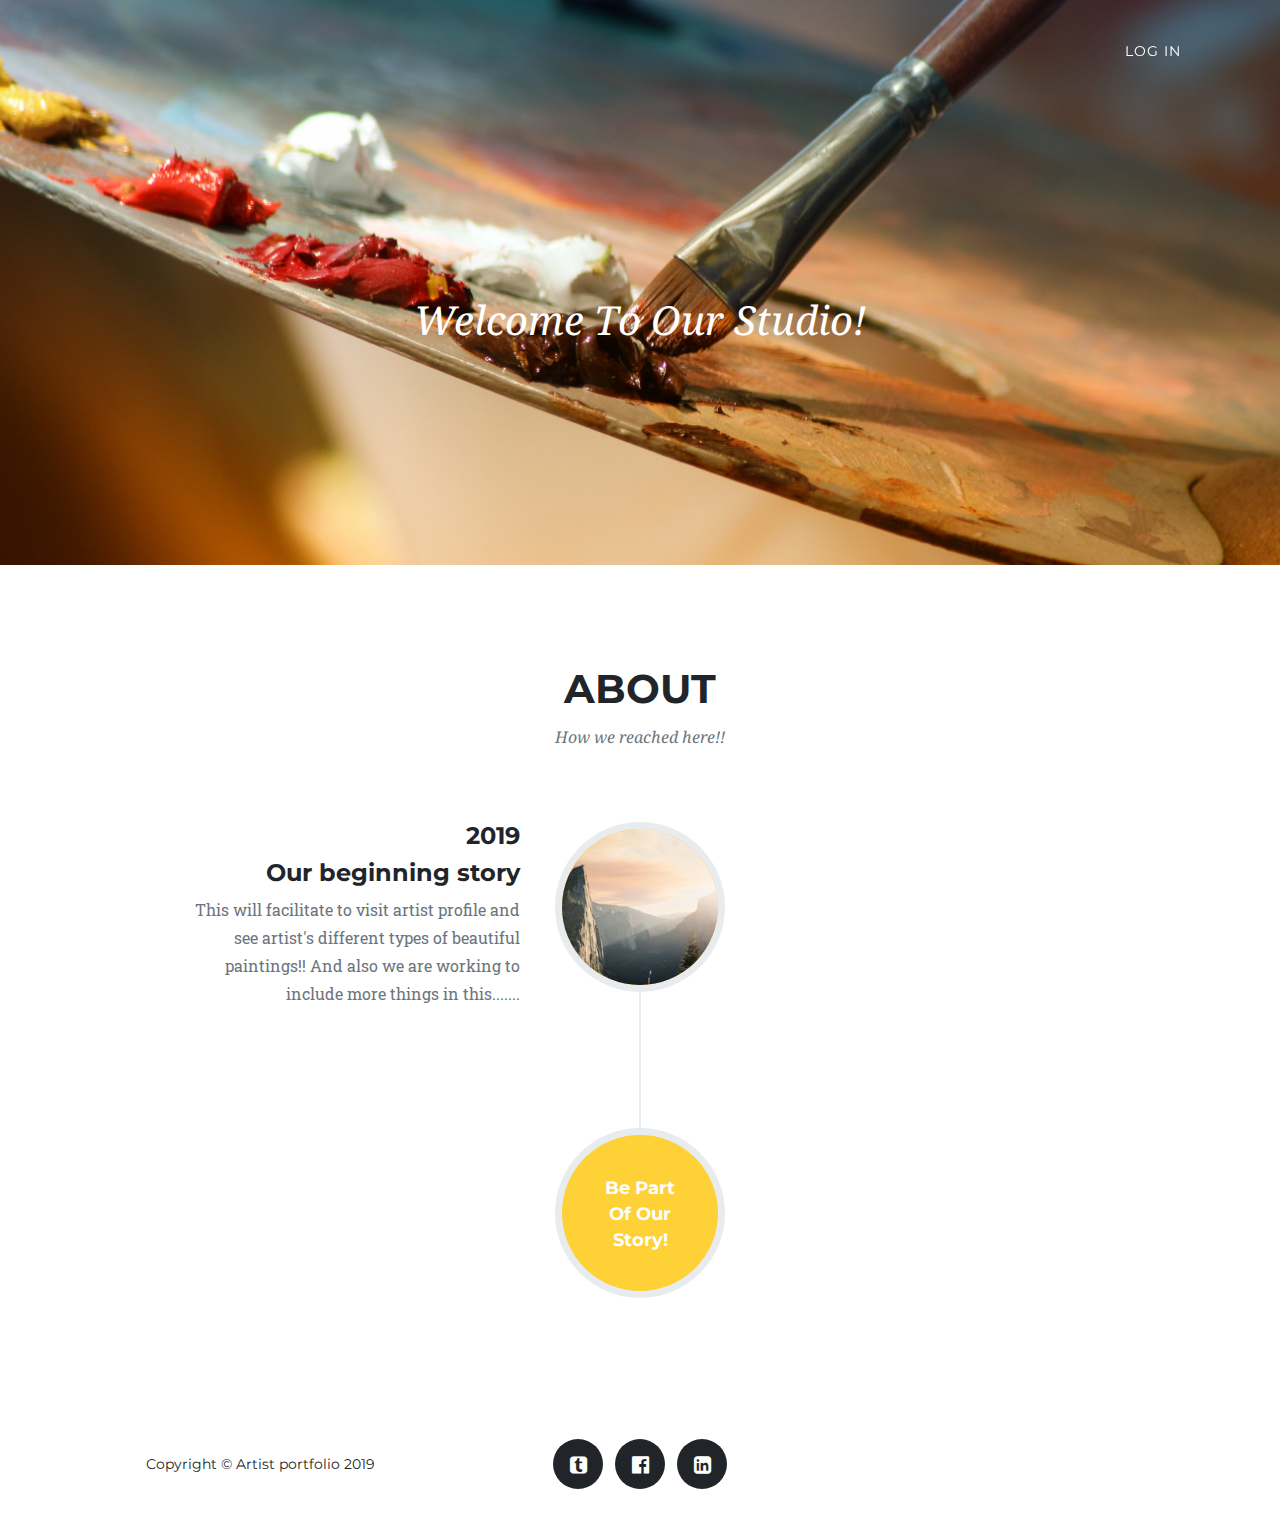
==== commit 3e4ff01a: "Added pagination in index page" ====
--- a/views/index.html
+++ b/views/index.html
@@ -29,8 +29,9 @@
   <style>
   /* Custom CSS */
   .img-fixed-size {
-    height: 200px;
-    width: 350px;
+    height: 250px;
+    width: 250px;
+    border-radius: 50%;
   }
   </style>
 
@@ -48,15 +49,7 @@
       </button>
       <div class="collapse navbar-collapse" id="navbarResponsive">
         <ul class="navbar-nav text-uppercase ml-auto">
-          <!-- <li class="nav-item">
-            <a class="nav-link js-scroll-trigger" href="#services">Services</a>
-          </li>
-          <li class="nav-item">
-            <a class="nav-link js-scroll-trigger" href="#portfolio">Portfolio</a>
-          </li>
-          <li class="nav-item">
-            <a class="nav-link js-scroll-trigger" href="#about">About</a>
-          </li>-->
+          
           <li class="nav-item" id="sidebar">
             <a class="nav-link js-scroll-trigger" href="../views/profile.html">Profile</a>
           </li> 
@@ -92,28 +85,16 @@
         </div>
       </div>
       <div class="row" id="publicImgDiv">
-
-        <!-- <div class="col-md-4 col-sm-6 portfolio-item">
-          <a class="portfolio-link" data-toggle="modal" href="#portfolioModal1">
-            <div class="portfolio-hover">
-              <div class="portfolio-hover-content">
-                <i class="fas fa-plus fa-3x"></i>
-              </div>
-            </div>
-            <img class="img-fluid" src="img/portfolio/01-thumbnail.jpg" alt="">
-          </a>
-          <div class="portfolio-caption">
-            <h4>Threads</h4>
-            <p class="text-muted">Illustration</p>
-          </div>
-        </div> -->
-        
+ 
+      </div>
+      <div class="row justify-content-center">
+        <div">
+          <ul id="pagination-demo" class="pagination-sm flex-wrap mt-50 mb-70 justify-content-center">
+          </ul>
+        </div>
       </div>
     </div>
   </section>
-
-          
- 
 
   <!-- About -->
   <section class="page-section" id="about">
@@ -187,16 +168,6 @@
             </li>
           </ul>
         </div>
-        <!-- <div class="col-md-4">
-          <ul class="list-inline quicklinks">
-            <li class="list-inline-item">
-              <a href="#">Privacy Policy</a>
-            </li>
-            <li class="list-inline-item">
-              <a href="#">Terms of Use</a>
-            </li>
-          </ul>
-        </div> -->
       </div>
     </div>
   </footer>
@@ -220,6 +191,10 @@
   <!-- Custom scripts for this template -->
   <script src="../js/agency.min.js"></script>
 
+  <script type="text/javascript" src="../js/jquery.twbsPagination.js"></script>
+	<script type="text/javascript" src="../js/jquery.twbsPagination.min.js"></script>
+
+
 </body>
 
 </html>
--- a/css/agency.min.css
+++ b/css/agency.min.css
@@ -2,4 +2,4 @@
  * Start Bootstrap - Agency v5.2.1 (https://startbootstrap.com/template-overviews/agency)
  * Copyright 2013-2019 Start Bootstrap
  * Licensed under MIT (https://github.com/BlackrockDigital/startbootstrap-agency/blob/master/LICENSE)
- */body{overflow-x:hidden;font-family:'Roboto Slab',-apple-system,BlinkMacSystemFont,'Segoe UI',Roboto,'Helvetica Neue',Arial,sans-serif,'Apple Color Emoji','Segoe UI Emoji','Segoe UI Symbol','Noto Color Emoji'}p{line-height:1.75}a{color:#fed136}a:hover{color:#fec503}.text-primary{color:#fed136!important}h1,h2,h3,h4,h5,h6{font-weight:700;font-family:Montserrat,-apple-system,BlinkMacSystemFont,'Segoe UI',Roboto,'Helvetica Neue',Arial,sans-serif,'Apple Color Emoji','Segoe UI Emoji','Segoe UI Symbol','Noto Color Emoji'}.page-section{padding:100px 0}.page-section h2.section-heading{font-size:40px;margin-top:0;margin-bottom:15px}.page-section h3.section-subheading{font-size:16px;font-weight:400;font-style:italic;margin-bottom:75px;text-transform:none;font-family:'Droid Serif',-apple-system,BlinkMacSystemFont,'Segoe UI',Roboto,'Helvetica Neue',Arial,sans-serif,'Apple Color Emoji','Segoe UI Emoji','Segoe UI Symbol','Noto Color Emoji'}@media (min-width:768px){section{padding:150px 0}}::-moz-selection{background:#fed136;text-shadow:none}::selection{background:#fed136;text-shadow:none}img::-moz-selection{background:0 0}img::selection{background:0 0}img::-moz-selection{background:0 0}.btn{font-family:Montserrat,-apple-system,BlinkMacSystemFont,'Segoe UI',Roboto,'Helvetica Neue',Arial,sans-serif,'Apple Color Emoji','Segoe UI Emoji','Segoe UI Symbol','Noto Color Emoji';font-weight:700}.btn-xl{font-size:18px;padding:20px 40px}.btn-primary{background-color:#fed136;border-color:#fed136}.btn-primary:active,.btn-primary:focus,.btn-primary:hover{background-color:#fec810!important;border-color:#fec810!important;color:#fff}.btn-primary:active,.btn-primary:focus{-webkit-box-shadow:0 0 0 .2rem rgba(254,209,55,.5)!important;box-shadow:0 0 0 .2rem rgba(254,209,55,.5)!important}#mainNav{background-color:#212529}#mainNav .navbar-toggler{font-size:12px;right:0;padding:13px;text-transform:uppercase;color:#fff;border:0;background-color:#fed136;font-family:Montserrat,-apple-system,BlinkMacSystemFont,'Segoe UI',Roboto,'Helvetica Neue',Arial,sans-serif,'Apple Color Emoji','Segoe UI Emoji','Segoe UI Symbol','Noto Color Emoji'}#mainNav .navbar-brand{color:#fed136;font-family:'Kaushan Script',-apple-system,BlinkMacSystemFont,'Segoe UI',Roboto,'Helvetica Neue',Arial,sans-serif,'Apple Color Emoji','Segoe UI Emoji','Segoe UI Symbol','Noto Color Emoji'}#mainNav .navbar-brand.active,#mainNav .navbar-brand:active,#mainNav .navbar-brand:focus,#mainNav .navbar-brand:hover{color:#fec503}#mainNav .navbar-nav .nav-item .nav-link{font-size:90%;font-weight:400;padding:.75em 0;letter-spacing:1px;color:#fff;font-family:Montserrat,-apple-system,BlinkMacSystemFont,'Segoe UI',Roboto,'Helvetica Neue',Arial,sans-serif,'Apple Color Emoji','Segoe UI Emoji','Segoe UI Symbol','Noto Color Emoji'}#mainNav .navbar-nav .nav-item .nav-link.active,#mainNav .navbar-nav .nav-item .nav-link:hover{color:#fed136}@media (min-width:992px){#mainNav{padding-top:25px;padding-bottom:25px;-webkit-transition:padding-top .3s,padding-bottom .3s;transition:padding-top .3s,padding-bottom .3s;border:none;background-color:transparent}#mainNav .navbar-brand{font-size:1.75em;-webkit-transition:all .3s;transition:all .3s}#mainNav .navbar-nav .nav-item .nav-link{padding:1.1em 1em!important}#mainNav.navbar-shrink{padding-top:0;padding-bottom:0;background-color:#212529}#mainNav.navbar-shrink .navbar-brand{font-size:1.25em;padding:12px 0}}header.masthead{text-align:center;color:#fff;background-image:url(../img/icon.jpg);background-repeat:no-repeat;background-attachment:scroll;background-position:center center;background-size:cover}header.masthead .intro-text{padding-top:150px;padding-bottom:100px}header.masthead .intro-text .intro-lead-in{font-size:22px;font-style:italic;line-height:22px;margin-bottom:25px;font-family:'Droid Serif',-apple-system,BlinkMacSystemFont,'Segoe UI',Roboto,'Helvetica Neue',Arial,sans-serif,'Apple Color Emoji','Segoe UI Emoji','Segoe UI Symbol','Noto Color Emoji'}header.masthead .intro-text .intro-heading{font-size:50px;font-weight:700;line-height:50px;margin-bottom:25px;font-family:Montserrat,-apple-system,BlinkMacSystemFont,'Segoe UI',Roboto,'Helvetica Neue',Arial,sans-serif,'Apple Color Emoji','Segoe UI Emoji','Segoe UI Symbol','Noto Color Emoji'}@media (min-width:768px){header.masthead .intro-text{padding-top:300px;padding-bottom:200px}header.masthead .intro-text .intro-lead-in{font-size:40px;font-style:italic;line-height:40px;margin-bottom:25px;font-family:'Droid Serif',-apple-system,BlinkMacSystemFont,'Segoe UI',Roboto,'Helvetica Neue',Arial,sans-serif,'Apple Color Emoji','Segoe UI Emoji','Segoe UI Symbol','Noto Color Emoji'}header.masthead .intro-text .intro-heading{font-size:75px;font-weight:700;line-height:75px;margin-bottom:50px;font-family:Montserrat,-apple-system,BlinkMacSystemFont,'Segoe UI',Roboto,'Helvetica Neue',Arial,sans-serif,'Apple Color Emoji','Segoe UI Emoji','Segoe UI Symbol','Noto Color Emoji'}}.service-heading{margin:15px 0;text-transform:none}#portfolio .portfolio-item{right:0;margin:0 0 15px}#portfolio .portfolio-item .portfolio-link{position:relative;display:block;max-width:400px;margin:0 auto;cursor:pointer}#portfolio .portfolio-item .portfolio-link .portfolio-hover{position:absolute;width:100%;height:100%;-webkit-transition:all ease .5s;transition:all ease .5s;opacity:0;background:rgba(254,209,54,.9)}#portfolio .portfolio-item .portfolio-link .portfolio-hover:hover{opacity:1}#portfolio .portfolio-item .portfolio-link .portfolio-hover .portfolio-hover-content{font-size:20px;position:absolute;top:50%;width:100%;height:20px;margin-top:-12px;text-align:center;color:#fff}#portfolio .portfolio-item .portfolio-link .portfolio-hover .portfolio-hover-content i{margin-top:-12px}#portfolio .portfolio-item .portfolio-link .portfolio-hover .portfolio-hover-content h3,#portfolio .portfolio-item .portfolio-link .portfolio-hover .portfolio-hover-content h4{margin:0}#portfolio .portfolio-item .portfolio-caption{max-width:400px;margin:0 auto;padding:25px;text-align:center;background-color:#fff}#portfolio .portfolio-item .portfolio-caption h4{margin:0;text-transform:none}#portfolio .portfolio-item .portfolio-caption p{font-size:16px;font-style:italic;margin:0;font-family:'Droid Serif',-apple-system,BlinkMacSystemFont,'Segoe UI',Roboto,'Helvetica Neue',Arial,sans-serif,'Apple Color Emoji','Segoe UI Emoji','Segoe UI Symbol','Noto Color Emoji'}#portfolio *{z-index:2}@media (min-width:767px){#portfolio .portfolio-item{margin:0 0 30px}}.portfolio-modal .modal-dialog{margin:1rem;max-width:100vw}.portfolio-modal .modal-content{padding:100px 0;text-align:center}.portfolio-modal .modal-content h2{font-size:3em;margin-bottom:15px}.portfolio-modal .modal-content p{margin-bottom:30px}.portfolio-modal .modal-content p.item-intro{font-size:16px;font-style:italic;margin:20px 0 30px;font-family:'Droid Serif',-apple-system,BlinkMacSystemFont,'Segoe UI',Roboto,'Helvetica Neue',Arial,sans-serif,'Apple Color Emoji','Segoe UI Emoji','Segoe UI Symbol','Noto Color Emoji'}.portfolio-modal .modal-content ul.list-inline{margin-top:0;margin-bottom:30px}.portfolio-modal .modal-content img{margin-bottom:30px}.portfolio-modal .modal-content button{cursor:pointer}.portfolio-modal .close-modal{position:absolute;top:25px;right:25px;width:75px;height:75px;cursor:pointer;background-color:transparent}.portfolio-modal .close-modal:hover{opacity:.3}.portfolio-modal .close-modal .lr{z-index:1051;width:1px;height:75px;margin-left:35px;-webkit-transform:rotate(45deg);transform:rotate(45deg);background-color:#212529}.portfolio-modal .close-modal .lr .rl{z-index:1052;width:1px;height:75px;-webkit-transform:rotate(90deg);transform:rotate(90deg);background-color:#212529}.timeline{position:relative;padding:0;list-style:none}.timeline:before{position:absolute;top:0;bottom:0;left:40px;width:2px;margin-left:-1.5px;content:'';background-color:#e9ecef}.timeline>li{position:relative;min-height:50px;margin-bottom:50px}.timeline>li:after,.timeline>li:before{display:table;content:' '}.timeline>li:after{clear:both}.timeline>li .timeline-panel{position:relative;float:right;width:100%;padding:0 20px 0 100px;text-align:left}.timeline>li .timeline-panel:before{right:auto;left:-15px;border-right-width:15px;border-left-width:0}.timeline>li .timeline-panel:after{right:auto;left:-14px;border-right-width:14px;border-left-width:0}.timeline>li .timeline-image{position:absolute;z-index:100;left:0;width:80px;height:80px;margin-left:0;text-align:center;color:#fff;border:7px solid #e9ecef;border-radius:100%;background-color:#fed136}.timeline>li .timeline-image h4{font-size:10px;line-height:14px;margin-top:12px}.timeline>li.timeline-inverted>.timeline-panel{float:right;padding:0 20px 0 100px;text-align:left}.timeline>li.timeline-inverted>.timeline-panel:before{right:auto;left:-15px;border-right-width:15px;border-left-width:0}.timeline>li.timeline-inverted>.timeline-panel:after{right:auto;left:-14px;border-right-width:14px;border-left-width:0}.timeline>li:last-child{margin-bottom:0}.timeline .timeline-heading h4{margin-top:0;color:inherit}.timeline .timeline-heading h4.subheading{text-transform:none}.timeline .timeline-body>p,.timeline .timeline-body>ul{margin-bottom:0}@media (min-width:768px){.timeline:before{left:50%}.timeline>li{min-height:100px;margin-bottom:100px}.timeline>li .timeline-panel{float:left;width:41%;padding:0 20px 20px 30px;text-align:right}.timeline>li .timeline-image{left:50%;width:100px;height:100px;margin-left:-50px}.timeline>li .timeline-image h4{font-size:13px;line-height:18px;margin-top:16px}.timeline>li.timeline-inverted>.timeline-panel{float:right;padding:0 30px 20px 20px;text-align:left}}@media (min-width:992px){.timeline>li{min-height:150px}.timeline>li .timeline-panel{padding:0 20px 20px}.timeline>li .timeline-image{width:150px;height:150px;margin-left:-75px}.timeline>li .timeline-image h4{font-size:18px;line-height:26px;margin-top:30px}.timeline>li.timeline-inverted>.timeline-panel{padding:0 20px 20px}}@media (min-width:1200px){.timeline>li{min-height:170px}.timeline>li .timeline-panel{padding:0 20px 20px 100px}.timeline>li .timeline-image{width:170px;height:170px;margin-left:-85px}.timeline>li .timeline-image h4{margin-top:40px}.timeline>li.timeline-inverted>.timeline-panel{padding:0 100px 20px 20px}}.team-member{margin-bottom:50px;text-align:center}.team-member img{width:225px;height:225px;border:7px solid rgba(0,0,0,.1)}.team-member h4{margin-top:25px;margin-bottom:0;text-transform:none}.team-member p{margin-top:0}section#contact{background-color:#212529;background-image:url(../img/map-image.png);background-repeat:no-repeat;background-position:center}section#contact .section-heading{color:#fff}section#contact .form-group{margin-bottom:25px}section#contact .form-group input,section#contact .form-group textarea{padding:20px}section#contact .form-group input.form-control{height:auto}section#contact .form-group textarea.form-control{height:248px}section#contact .form-control:focus{border-color:#fed136;-webkit-box-shadow:none;box-shadow:none}section#contact ::-webkit-input-placeholder{font-weight:700;color:#ced4da;font-family:Montserrat,-apple-system,BlinkMacSystemFont,'Segoe UI',Roboto,'Helvetica Neue',Arial,sans-serif,'Apple Color Emoji','Segoe UI Emoji','Segoe UI Symbol','Noto Color Emoji'}section#contact :-moz-placeholder{font-weight:700;color:#ced4da;font-family:Montserrat,-apple-system,BlinkMacSystemFont,'Segoe UI',Roboto,'Helvetica Neue',Arial,sans-serif,'Apple Color Emoji','Segoe UI Emoji','Segoe UI Symbol','Noto Color Emoji'}section#contact ::-moz-placeholder{font-weight:700;color:#ced4da;font-family:Montserrat,-apple-system,BlinkMacSystemFont,'Segoe UI',Roboto,'Helvetica Neue',Arial,sans-serif,'Apple Color Emoji','Segoe UI Emoji','Segoe UI Symbol','Noto Color Emoji'}section#contact :-ms-input-placeholder{font-weight:700;color:#ced4da;font-family:Montserrat,-apple-system,BlinkMacSystemFont,'Segoe UI',Roboto,'Helvetica Neue',Arial,sans-serif,'Apple Color Emoji','Segoe UI Emoji','Segoe UI Symbol','Noto Color Emoji'}.footer{padding:25px 0;text-align:center}.footer span.copyright{font-size:90%;line-height:40px;text-transform:none;font-family:Montserrat,-apple-system,BlinkMacSystemFont,'Segoe UI',Roboto,'Helvetica Neue',Arial,sans-serif,'Apple Color Emoji','Segoe UI Emoji','Segoe UI Symbol','Noto Color Emoji'}.footer ul.quicklinks{font-size:90%;line-height:40px;margin-bottom:0;text-transform:none;font-family:Montserrat,-apple-system,BlinkMacSystemFont,'Segoe UI',Roboto,'Helvetica Neue',Arial,sans-serif,'Apple Color Emoji','Segoe UI Emoji','Segoe UI Symbol','Noto Color Emoji'}ul.social-buttons{margin-bottom:0}ul.social-buttons li a{font-size:20px;line-height:50px;display:block;width:50px;height:50px;-webkit-transition:all .3s;transition:all .3s;color:#fff;border-radius:100%;outline:0;background-color:#212529}ul.social-buttons li a:active,ul.social-buttons li a:focus,ul.social-buttons li a:hover{background-color:#fed136}+ /* */body{overflow-x:hidden;font-family:'Roboto Slab',-apple-system,BlinkMacSystemFont,'Segoe UI',Roboto,'Helvetica Neue',Arial,sans-serif,'Apple Color Emoji','Segoe UI Emoji','Segoe UI Symbol','Noto Color Emoji'}p{line-height:1.75}a{color:#fed136}a:hover{color:#fec503}.text-primary{color:#fed136!important}h1,h2,h3,h4,h5,h6{font-weight:700;font-family:Montserrat,-apple-system,BlinkMacSystemFont,'Segoe UI',Roboto,'Helvetica Neue',Arial,sans-serif,'Apple Color Emoji','Segoe UI Emoji','Segoe UI Symbol','Noto Color Emoji'}.page-section{padding:100px 0}.page-section h2.section-heading{font-size:40px;margin-top:0;margin-bottom:15px}.page-section h3.section-subheading{font-size:16px;font-weight:400;font-style:italic;margin-bottom:75px;text-transform:none;font-family:'Droid Serif',-apple-system,BlinkMacSystemFont,'Segoe UI',Roboto,'Helvetica Neue',Arial,sans-serif,'Apple Color Emoji','Segoe UI Emoji','Segoe UI Symbol','Noto Color Emoji'}@media (min-width:768px){section{padding:150px 0}}::-moz-selection{background:#fed136;text-shadow:none}::selection{background:#fed136;text-shadow:none}img::-moz-selection{background:0 0}img::selection{background:0 0}img::-moz-selection{background:0 0}.btn{font-family:Montserrat,-apple-system,BlinkMacSystemFont,'Segoe UI',Roboto,'Helvetica Neue',Arial,sans-serif,'Apple Color Emoji','Segoe UI Emoji','Segoe UI Symbol','Noto Color Emoji';font-weight:700}.btn-xl{font-size:18px;padding:20px 40px}.btn-primary{background-color:#fed136;border-color:#fed136}.btn-primary:active,.btn-primary:focus,.btn-primary:hover{background-color:#fec810!important;border-color:#fec810!important;color:#fff}.btn-primary:active,.btn-primary:focus{-webkit-box-shadow:0 0 0 .2rem rgba(254,209,55,.5)!important;box-shadow:0 0 0 .2rem rgba(254,209,55,.5)!important}#mainNav{background-color:#212529}#mainNav .navbar-toggler{font-size:12px;right:0;padding:13px;text-transform:uppercase;color:#fff;border:0;background-color:#fed136;font-family:Montserrat,-apple-system,BlinkMacSystemFont,'Segoe UI',Roboto,'Helvetica Neue',Arial,sans-serif,'Apple Color Emoji','Segoe UI Emoji','Segoe UI Symbol','Noto Color Emoji'}#mainNav .navbar-brand{color:#fed136;font-family:'Kaushan Script',-apple-system,BlinkMacSystemFont,'Segoe UI',Roboto,'Helvetica Neue',Arial,sans-serif,'Apple Color Emoji','Segoe UI Emoji','Segoe UI Symbol','Noto Color Emoji'}#mainNav .navbar-brand.active,#mainNav .navbar-brand:active,#mainNav .navbar-brand:focus,#mainNav .navbar-brand:hover{color:#fec503}#mainNav .navbar-nav .nav-item .nav-link{font-size:90%;font-weight:400;padding:.75em 0;letter-spacing:1px;color:#fff;font-family:Montserrat,-apple-system,BlinkMacSystemFont,'Segoe UI',Roboto,'Helvetica Neue',Arial,sans-serif,'Apple Color Emoji','Segoe UI Emoji','Segoe UI Symbol','Noto Color Emoji'}#mainNav .navbar-nav .nav-item .nav-link.active,#mainNav .navbar-nav .nav-item .nav-link:hover{color:#fed136}@media (min-width:992px){#mainNav{padding-top:25px;padding-bottom:25px;-webkit-transition:padding-top .3s,padding-bottom .3s;transition:padding-top .3s,padding-bottom .3s;border:none;background-color:transparent}#mainNav .navbar-brand{font-size:1.75em;-webkit-transition:all .3s;transition:all .3s}#mainNav .navbar-nav .nav-item .nav-link{padding:1.1em 1em!important}#mainNav.navbar-shrink{padding-top:0;padding-bottom:0;background-color:#212529}#mainNav.navbar-shrink .navbar-brand{font-size:1.25em;padding:12px 0}}header.masthead{text-align:center;color:#fff;background-image:url(../img/icon.jpg);background-repeat:no-repeat;background-attachment:scroll;background-position:center center;background-size:cover}header.masthead .intro-text{padding-top:150px;padding-bottom:100px}header.masthead .intro-text .intro-lead-in{font-size:22px;font-style:italic;line-height:22px;margin-bottom:25px;font-family:'Droid Serif',-apple-system,BlinkMacSystemFont,'Segoe UI',Roboto,'Helvetica Neue',Arial,sans-serif,'Apple Color Emoji','Segoe UI Emoji','Segoe UI Symbol','Noto Color Emoji'}header.masthead .intro-text .intro-heading{font-size:50px;font-weight:700;line-height:50px;margin-bottom:25px;font-family:Montserrat,-apple-system,BlinkMacSystemFont,'Segoe UI',Roboto,'Helvetica Neue',Arial,sans-serif,'Apple Color Emoji','Segoe UI Emoji','Segoe UI Symbol','Noto Color Emoji'}@media (min-width:768px){header.masthead .intro-text{padding-top:300px;padding-bottom:200px}header.masthead .intro-text .intro-lead-in{font-size:40px;font-style:italic;line-height:40px;margin-bottom:25px;font-family:'Droid Serif',-apple-system,BlinkMacSystemFont,'Segoe UI',Roboto,'Helvetica Neue',Arial,sans-serif,'Apple Color Emoji','Segoe UI Emoji','Segoe UI Symbol','Noto Color Emoji'}header.masthead .intro-text .intro-heading{font-size:75px;font-weight:700;line-height:75px;margin-bottom:50px;font-family:Montserrat,-apple-system,BlinkMacSystemFont,'Segoe UI',Roboto,'Helvetica Neue',Arial,sans-serif,'Apple Color Emoji','Segoe UI Emoji','Segoe UI Symbol','Noto Color Emoji'}}.service-heading{margin:15px 0;text-transform:none}#portfolio .portfolio-item{right:0;margin:0 0 15px}#portfolio .portfolio-item .portfolio-link{position:relative;display:block;max-width:400px;margin:0 auto;cursor:pointer}#portfolio .portfolio-item .portfolio-link .portfolio-hover{border-radius: 50%;position:absolute;width:250px;height:250px;-webkit-transition:all ease .5s;transition:all ease .5s;opacity:0;background:rgba(254,209,54,.9)}#portfolio .portfolio-item .portfolio-link .portfolio-hover:hover{opacity:1}#portfolio .portfolio-item .portfolio-link .portfolio-hover .portfolio-hover-content{font-size:20px;position:absolute;top:50%;width:100%;height:20px;margin-top:-12px;text-align:center;color:#fff}#portfolio .portfolio-item .portfolio-link .portfolio-hover .portfolio-hover-content i{margin-top:-12px}#portfolio .portfolio-item .portfolio-link .portfolio-hover .portfolio-hover-content h3,#portfolio .portfolio-item .portfolio-link .portfolio-hover .portfolio-hover-content h4{margin:0}#portfolio .portfolio-item .portfolio-caption{max-width:400px;margin:0 auto;padding:25px;text-align:center;}#portfolio .portfolio-item .portfolio-caption h4{margin:0;text-transform:none;color: grey;}#portfolio .portfolio-item .portfolio-caption p{font-size:16px;font-style:italic;margin:0;font-family:'Droid Serif',-apple-system,BlinkMacSystemFont,'Segoe UI',Roboto,'Helvetica Neue',Arial,sans-serif,'Apple Color Emoji','Segoe UI Emoji','Segoe UI Symbol','Noto Color Emoji'}#portfolio *{z-index:2}@media (min-width:767px){#portfolio .portfolio-item{margin:0 0 30px}}.portfolio-modal .modal-dialog{margin:1rem;max-width:100vw}.portfolio-modal .modal-content{padding:100px 0;text-align:center}.portfolio-modal .modal-content h2{font-size:3em;margin-bottom:15px}.portfolio-modal .modal-content p{margin-bottom:30px}.portfolio-modal .modal-content p.item-intro{font-size:16px;font-style:italic;margin:20px 0 30px;font-family:'Droid Serif',-apple-system,BlinkMacSystemFont,'Segoe UI',Roboto,'Helvetica Neue',Arial,sans-serif,'Apple Color Emoji','Segoe UI Emoji','Segoe UI Symbol','Noto Color Emoji'}.portfolio-modal .modal-content ul.list-inline{margin-top:0;margin-bottom:30px}.portfolio-modal .modal-content img{margin-bottom:30px}.portfolio-modal .modal-content button{cursor:pointer}.portfolio-modal .close-modal{position:absolute;top:25px;right:25px;width:75px;height:75px;cursor:pointer;background-color:transparent}.portfolio-modal .close-modal:hover{opacity:.3}.portfolio-modal .close-modal .lr{z-index:1051;width:1px;height:75px;margin-left:35px;-webkit-transform:rotate(45deg);transform:rotate(45deg);background-color:#212529}.portfolio-modal .close-modal .lr .rl{z-index:1052;width:1px;height:75px;-webkit-transform:rotate(90deg);transform:rotate(90deg);background-color:#212529}.timeline{position:relative;padding:0;list-style:none}.timeline:before{position:absolute;top:0;bottom:0;left:40px;width:2px;margin-left:-1.5px;content:'';background-color:#e9ecef}.timeline>li{position:relative;min-height:50px;margin-bottom:50px}.timeline>li:after,.timeline>li:before{display:table;content:' '}.timeline>li:after{clear:both}.timeline>li .timeline-panel{position:relative;float:right;width:100%;padding:0 20px 0 100px;text-align:left}.timeline>li .timeline-panel:before{right:auto;left:-15px;border-right-width:15px;border-left-width:0}.timeline>li .timeline-panel:after{right:auto;left:-14px;border-right-width:14px;border-left-width:0}.timeline>li .timeline-image{position:absolute;z-index:100;left:0;width:80px;height:80px;margin-left:0;text-align:center;color:#fff;border:7px solid #e9ecef;border-radius:100%;background-color:#fed136}.timeline>li .timeline-image h4{font-size:10px;line-height:14px;margin-top:12px}.timeline>li.timeline-inverted>.timeline-panel{float:right;padding:0 20px 0 100px;text-align:left}.timeline>li.timeline-inverted>.timeline-panel:before{right:auto;left:-15px;border-right-width:15px;border-left-width:0}.timeline>li.timeline-inverted>.timeline-panel:after{right:auto;left:-14px;border-right-width:14px;border-left-width:0}.timeline>li:last-child{margin-bottom:0}.timeline .timeline-heading h4{margin-top:0;color:inherit}.timeline .timeline-heading h4.subheading{text-transform:none}.timeline .timeline-body>p,.timeline .timeline-body>ul{margin-bottom:0}@media (min-width:768px){.timeline:before{left:50%}.timeline>li{min-height:100px;margin-bottom:100px}.timeline>li .timeline-panel{float:left;width:41%;padding:0 20px 20px 30px;text-align:right}.timeline>li .timeline-image{left:50%;width:100px;height:100px;margin-left:-50px}.timeline>li .timeline-image h4{font-size:13px;line-height:18px;margin-top:16px}.timeline>li.timeline-inverted>.timeline-panel{float:right;padding:0 30px 20px 20px;text-align:left}}@media (min-width:992px){.timeline>li{min-height:150px}.timeline>li .timeline-panel{padding:0 20px 20px}.timeline>li .timeline-image{width:150px;height:150px;margin-left:-75px}.timeline>li .timeline-image h4{font-size:18px;line-height:26px;margin-top:30px}.timeline>li.timeline-inverted>.timeline-panel{padding:0 20px 20px}}@media (min-width:1200px){.timeline>li{min-height:170px}.timeline>li .timeline-panel{padding:0 20px 20px 100px}.timeline>li .timeline-image{width:170px;height:170px;margin-left:-85px}.timeline>li .timeline-image h4{margin-top:40px}.timeline>li.timeline-inverted>.timeline-panel{padding:0 100px 20px 20px}}.team-member{margin-bottom:50px;text-align:center}.team-member img{width:225px;height:225px;border:7px solid rgba(0,0,0,.1)}.team-member h4{margin-top:25px;margin-bottom:0;text-transform:none}.team-member p{margin-top:0}section#contact{background-color:#212529;background-image:url(../img/map-image.png);background-repeat:no-repeat;background-position:center}section#contact .section-heading{color:#fff}section#contact .form-group{margin-bottom:25px}section#contact .form-group input,section#contact .form-group textarea{padding:20px}section#contact .form-group input.form-control{height:auto}section#contact .form-group textarea.form-control{height:248px}section#contact .form-control:focus{border-color:#fed136;-webkit-box-shadow:none;box-shadow:none}section#contact ::-webkit-input-placeholder{font-weight:700;color:#ced4da;font-family:Montserrat,-apple-system,BlinkMacSystemFont,'Segoe UI',Roboto,'Helvetica Neue',Arial,sans-serif,'Apple Color Emoji','Segoe UI Emoji','Segoe UI Symbol','Noto Color Emoji'}section#contact :-moz-placeholder{font-weight:700;color:#ced4da;font-family:Montserrat,-apple-system,BlinkMacSystemFont,'Segoe UI',Roboto,'Helvetica Neue',Arial,sans-serif,'Apple Color Emoji','Segoe UI Emoji','Segoe UI Symbol','Noto Color Emoji'}section#contact ::-moz-placeholder{font-weight:700;color:#ced4da;font-family:Montserrat,-apple-system,BlinkMacSystemFont,'Segoe UI',Roboto,'Helvetica Neue',Arial,sans-serif,'Apple Color Emoji','Segoe UI Emoji','Segoe UI Symbol','Noto Color Emoji'}section#contact :-ms-input-placeholder{font-weight:700;color:#ced4da;font-family:Montserrat,-apple-system,BlinkMacSystemFont,'Segoe UI',Roboto,'Helvetica Neue',Arial,sans-serif,'Apple Color Emoji','Segoe UI Emoji','Segoe UI Symbol','Noto Color Emoji'}.footer{padding:25px 0;text-align:center}.footer span.copyright{font-size:90%;line-height:40px;text-transform:none;font-family:Montserrat,-apple-system,BlinkMacSystemFont,'Segoe UI',Roboto,'Helvetica Neue',Arial,sans-serif,'Apple Color Emoji','Segoe UI Emoji','Segoe UI Symbol','Noto Color Emoji'}.footer ul.quicklinks{font-size:90%;line-height:40px;margin-bottom:0;text-transform:none;font-family:Montserrat,-apple-system,BlinkMacSystemFont,'Segoe UI',Roboto,'Helvetica Neue',Arial,sans-serif,'Apple Color Emoji','Segoe UI Emoji','Segoe UI Symbol','Noto Color Emoji'}ul.social-buttons{margin-bottom:0}ul.social-buttons li a{font-size:20px;line-height:50px;display:block;width:50px;height:50px;-webkit-transition:all .3s;transition:all .3s;color:#fff;border-radius:100%;outline:0;background-color:#212529}ul.social-buttons li a:active,ul.social-buttons li a:focus,ul.social-buttons li a:hover{background-color:#fed136} */